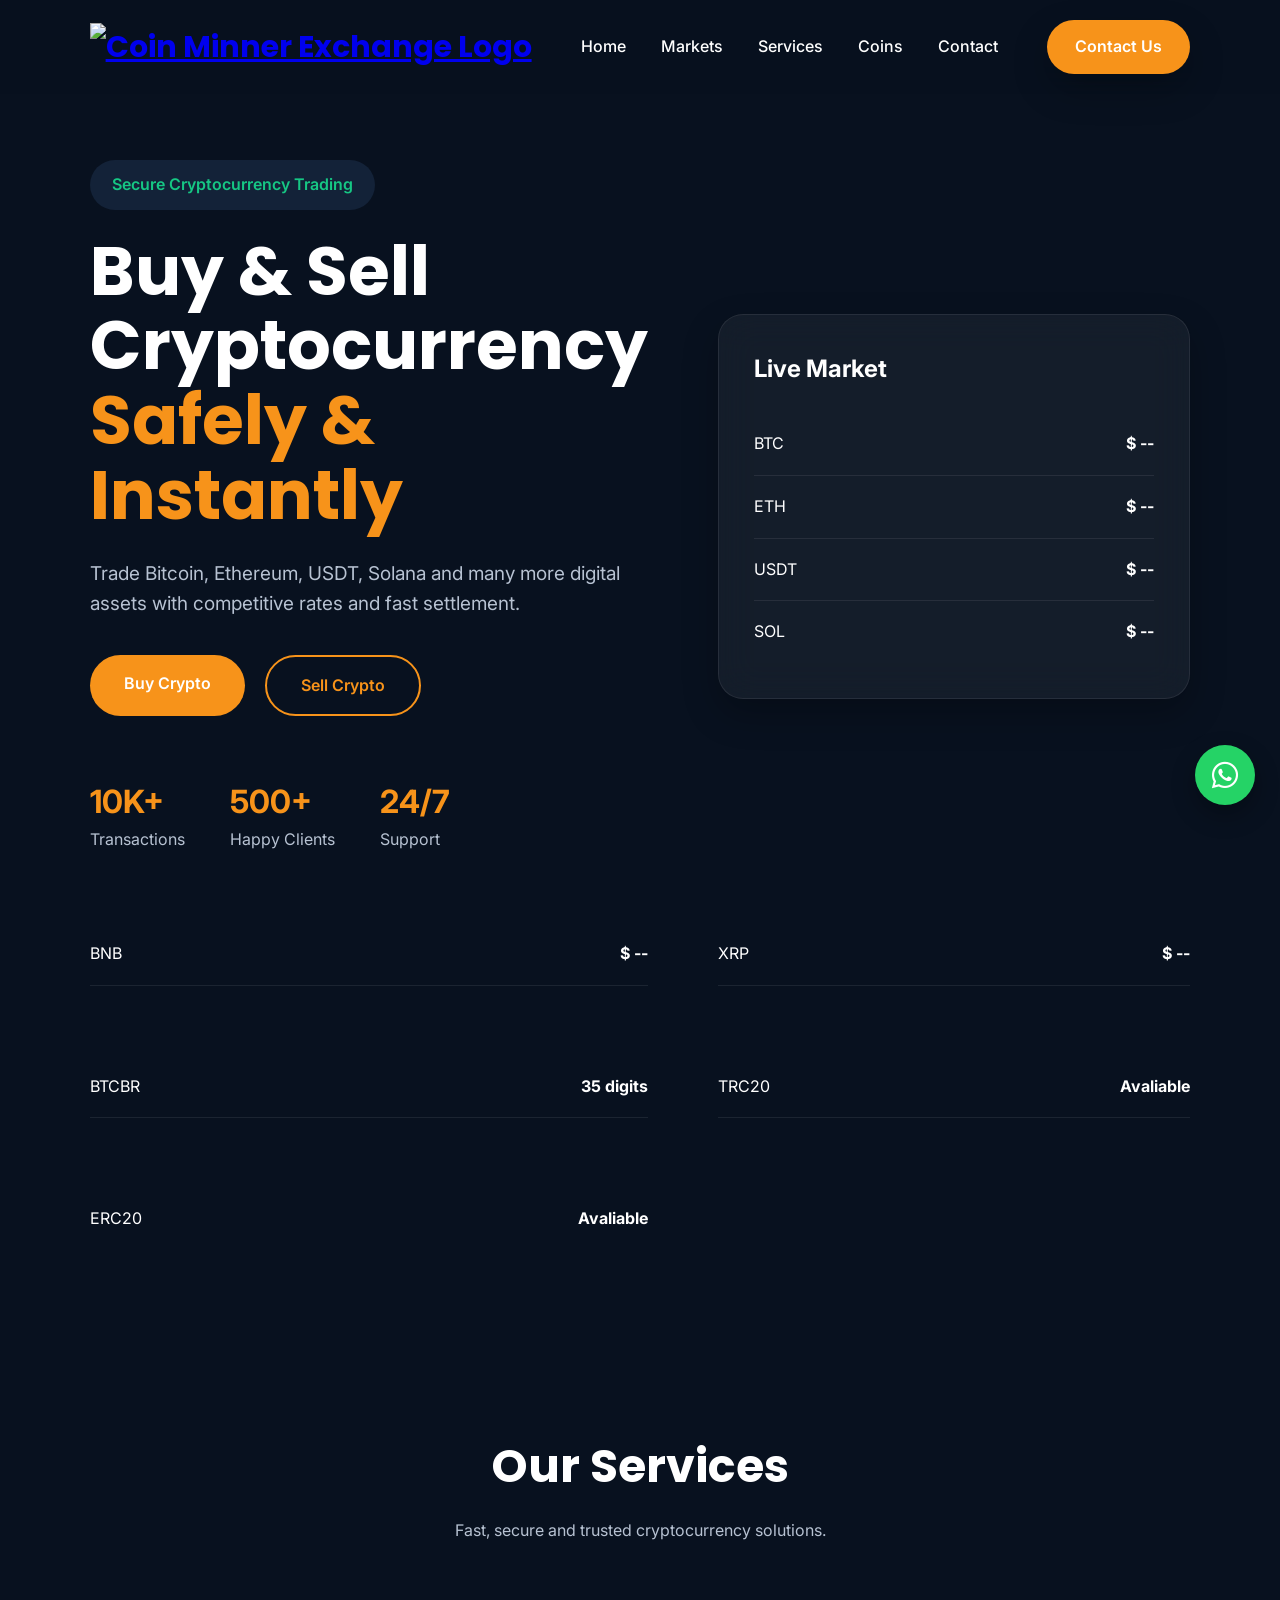
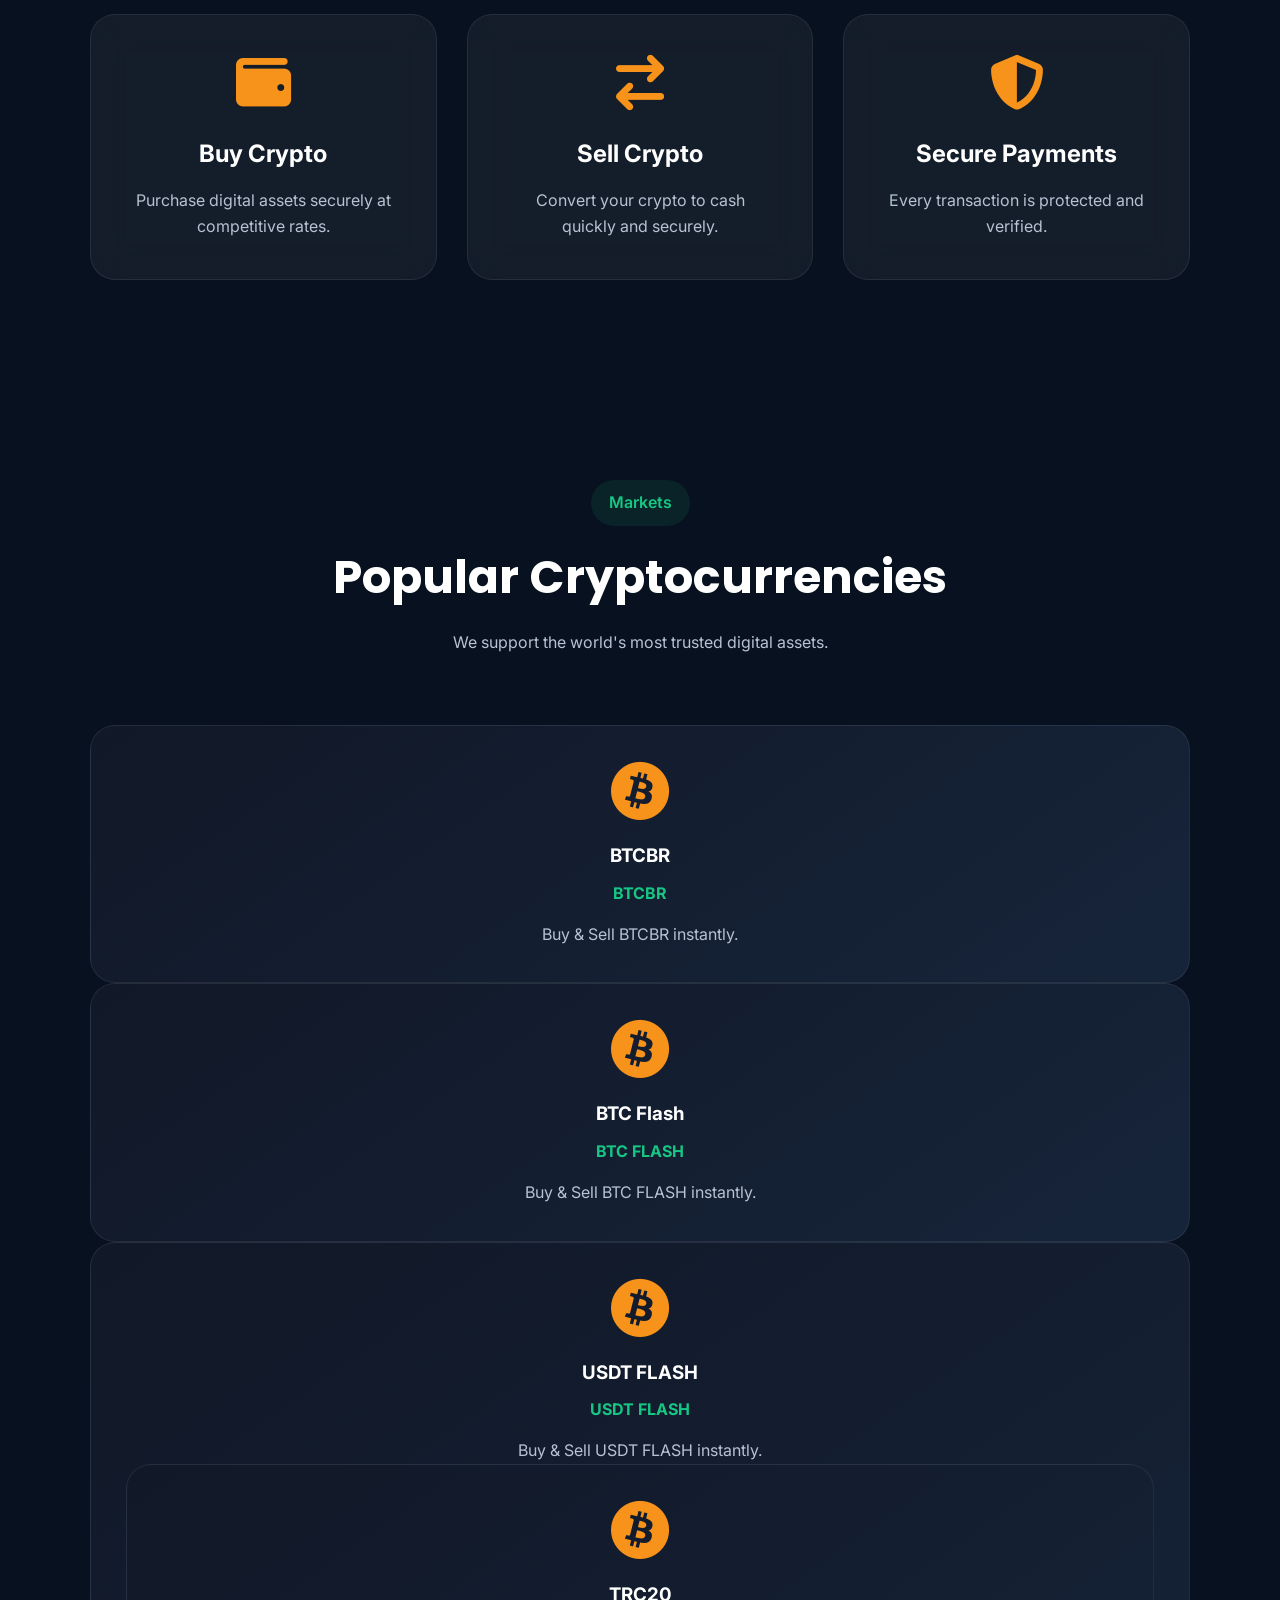
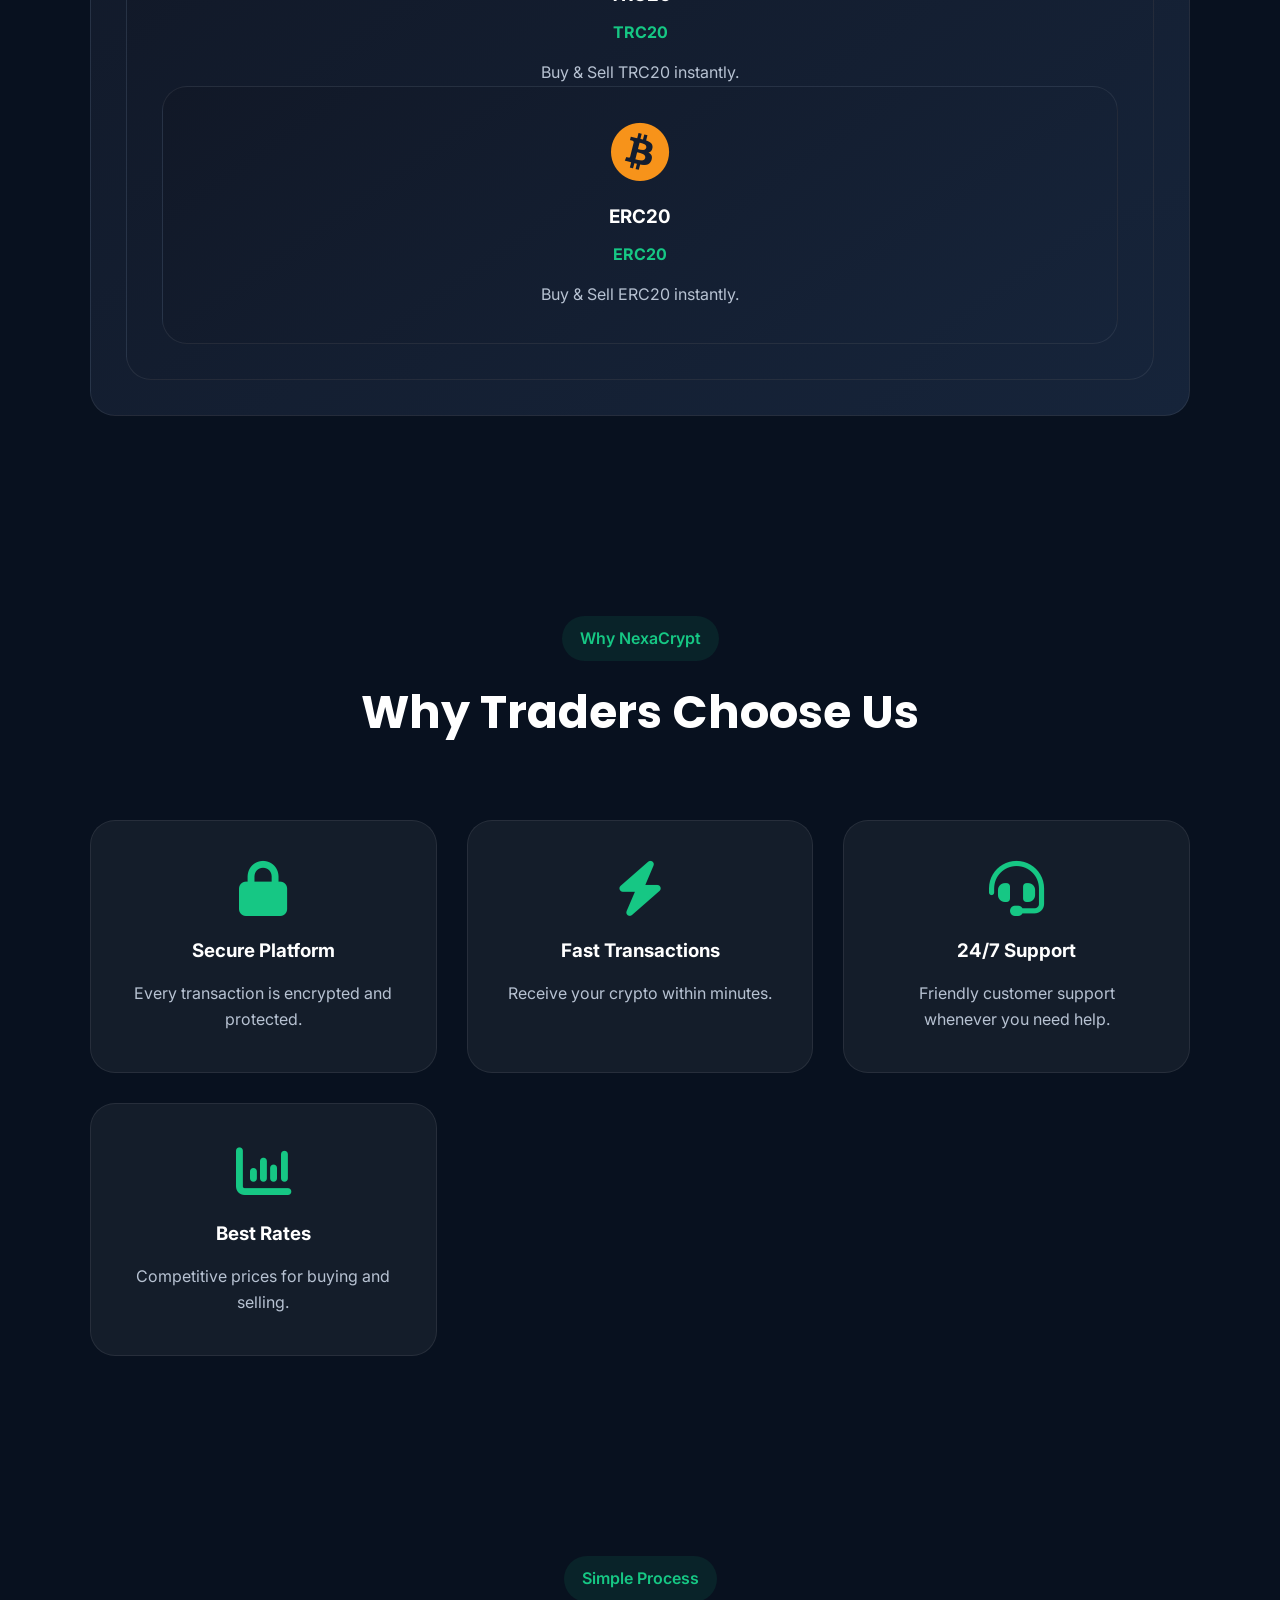
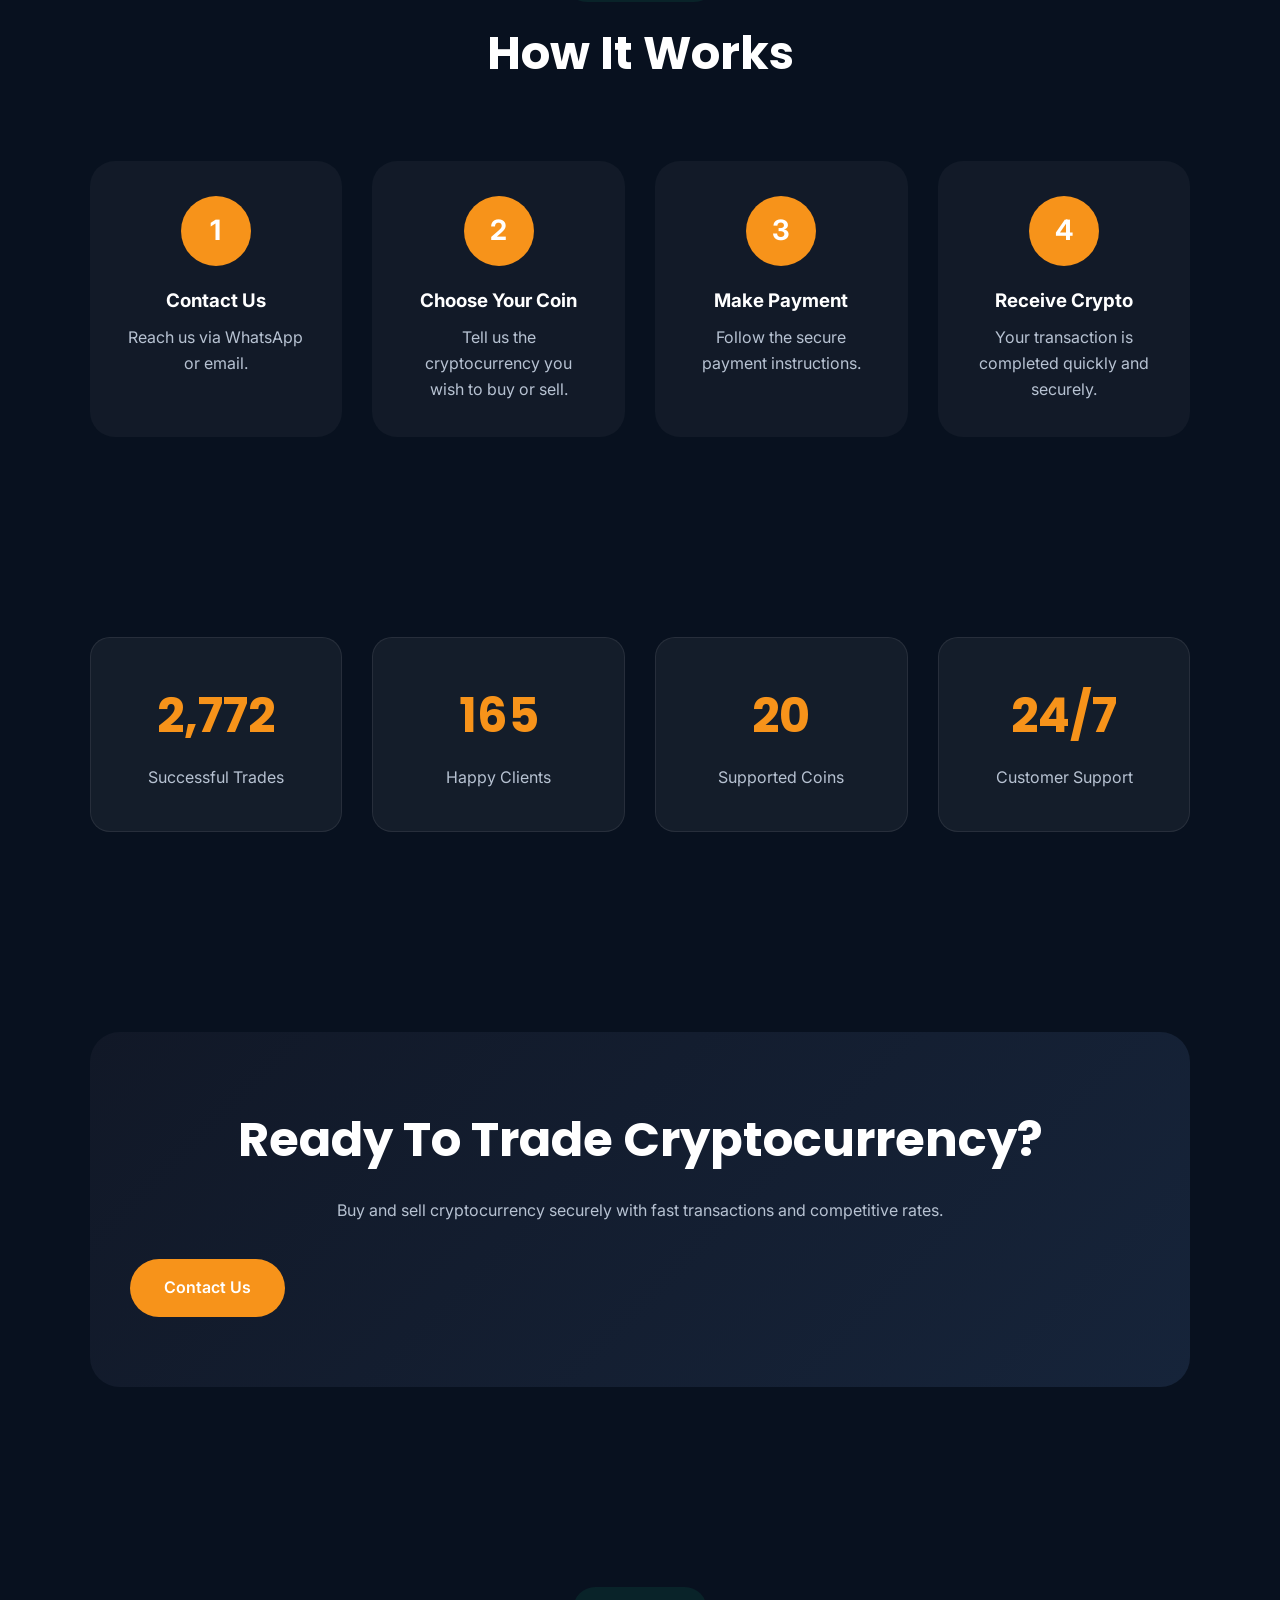
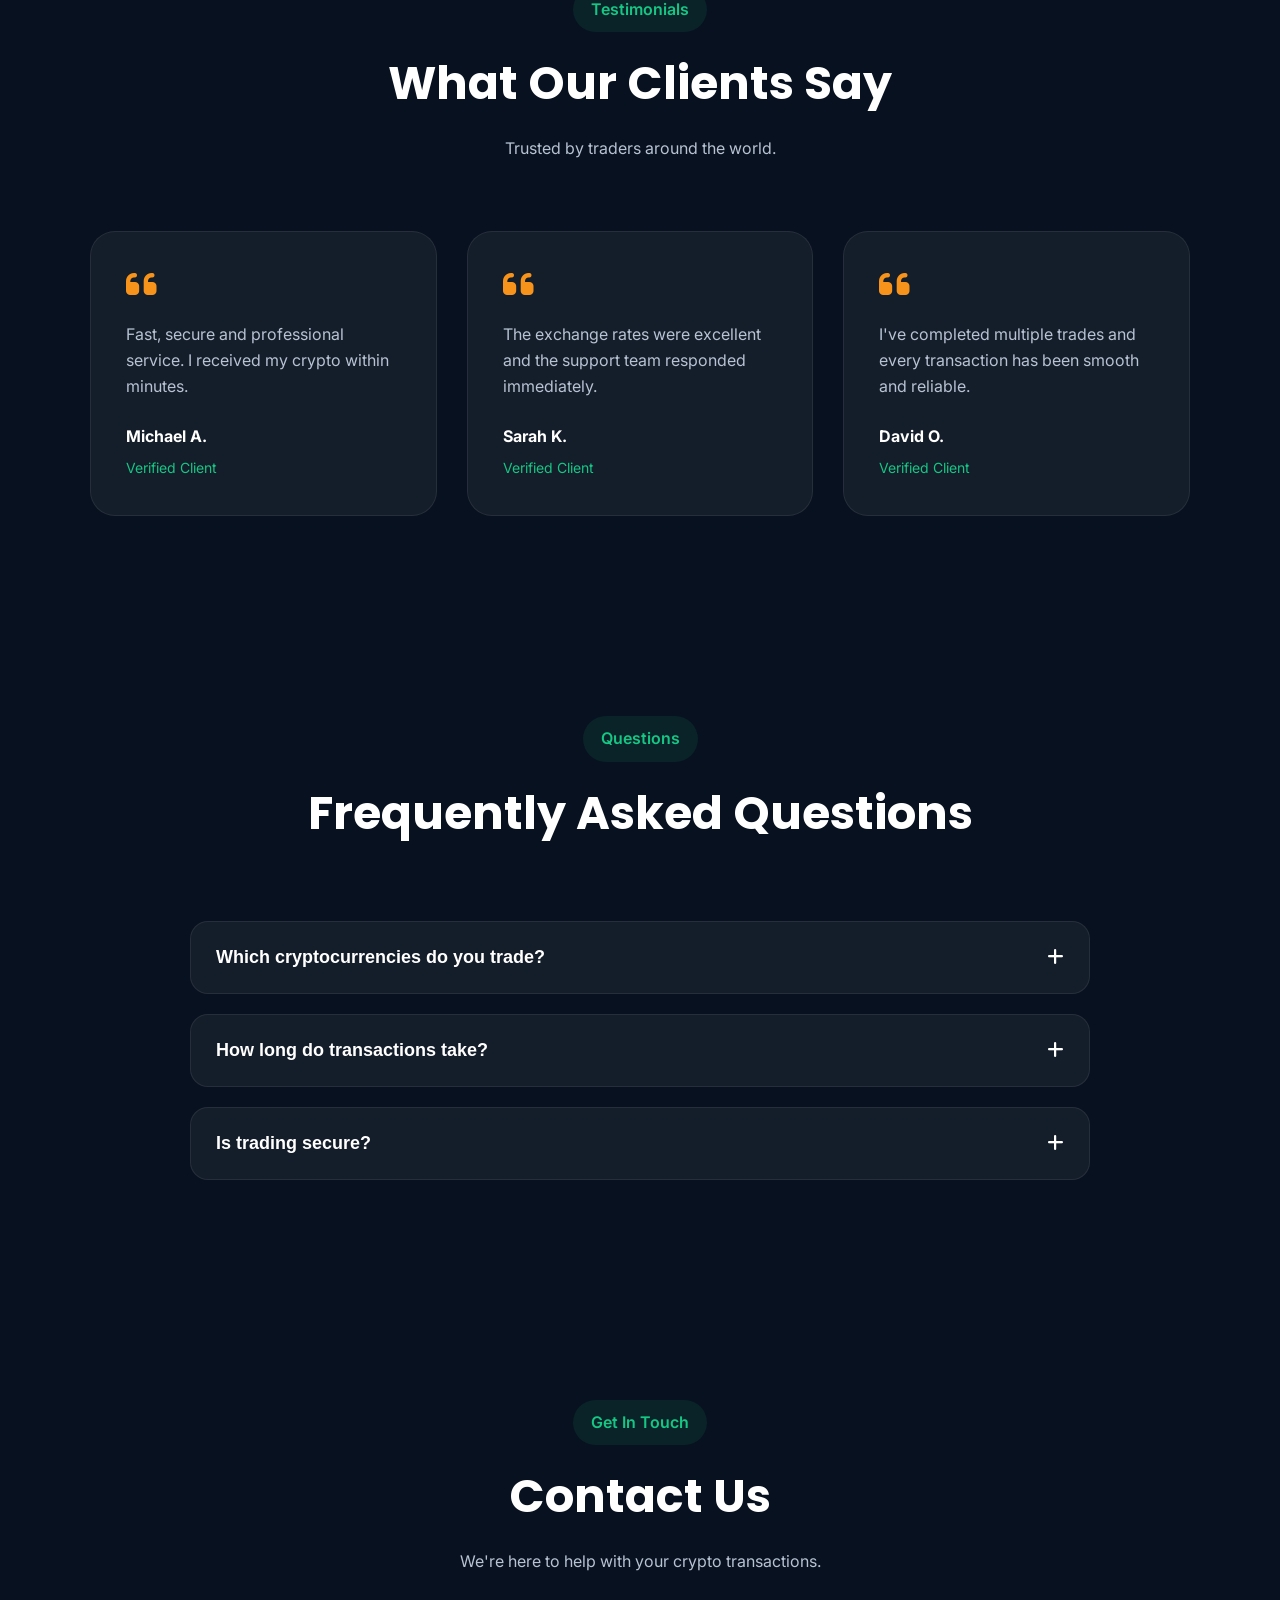
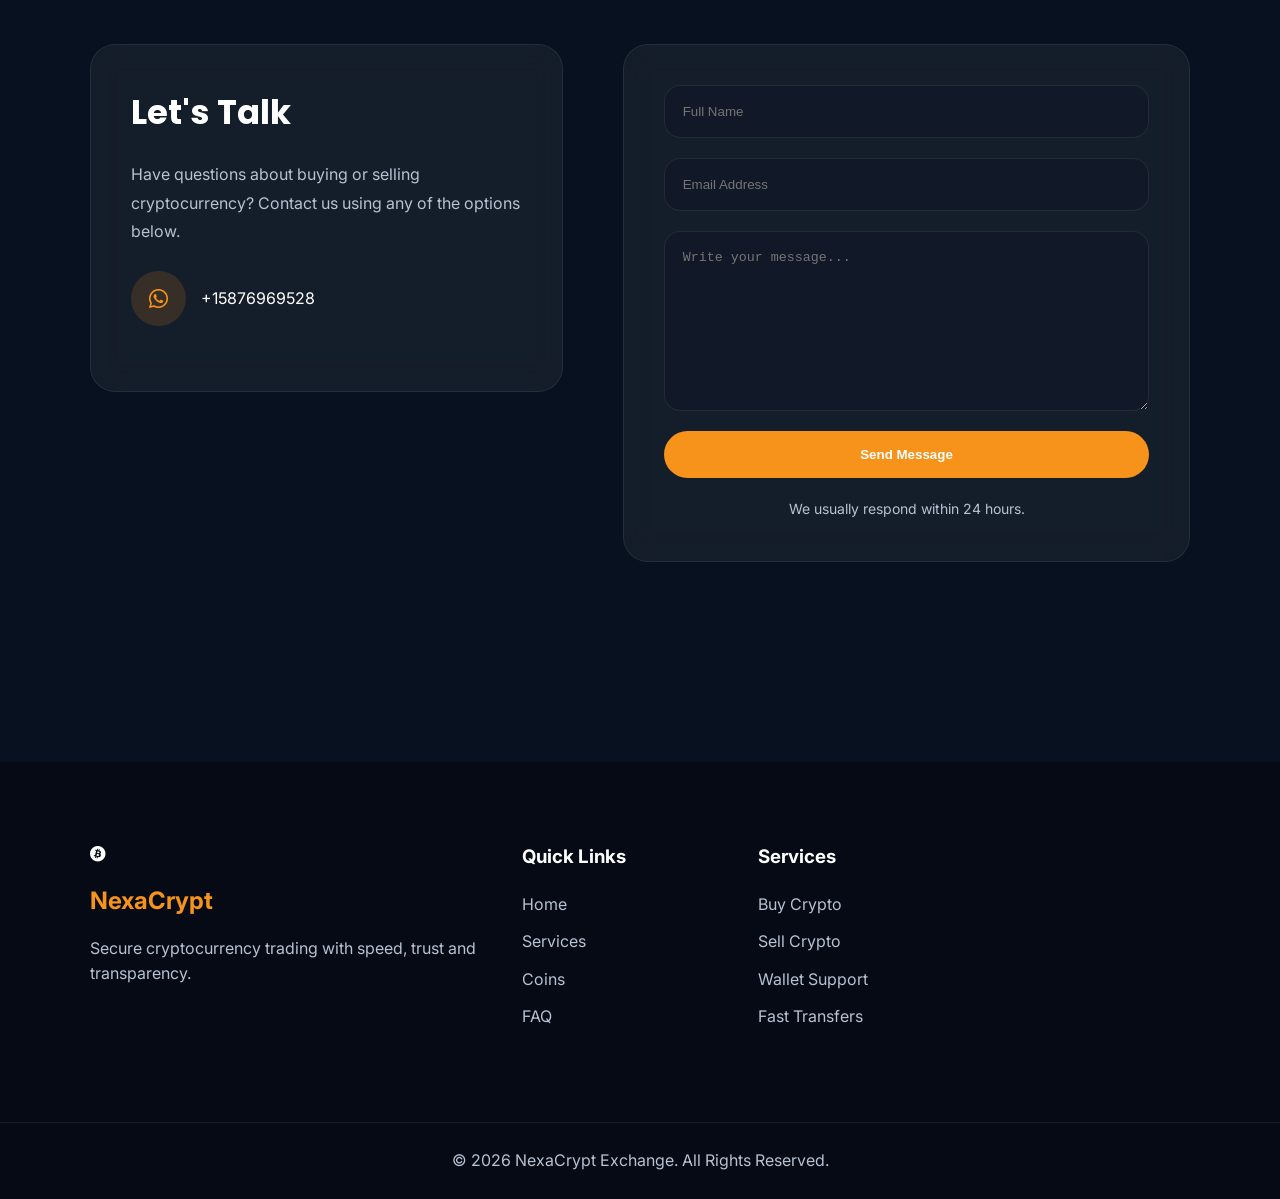
==== nexa/coin-minner-exchange.html @ b3dd256f "Add files via upload" ====
<!DOCTYPE html>
<html lang="en">

<head>
    <meta charset="UTF-8">
    <meta name="viewport" content="width=device-width, initial-scale=1.0">

    <title>Coin Minner Exchange</title>

    <meta name="description"
        content="Buy and Sell Bitcoin, Ethereum, USDT, Solana ,Bitcoin Flash, Ethereum Flash, USDT, Trc20, Erc20and more with NexaCrypt Exchange.">

    <meta name="keywords"
        content=" Bitcoin, Ethereum, USDT, Solana ,Bitcoin Flash, Ethereum Flash, USDT, Trc20, Erc20, Exchange">

    <meta name="author" content="Coin Minner Exchange">
        <!--logo -->
    <!-- <link rel="icon" href="images/favicon.png">
    <link rel="icon" type="image/png" href="favicon.png">
    <link rel="icon" href="favicon.ico">
    <link rel="icon" type="image/png" href="assets/favicon.png">
    <link rel="apple-touch-icon" href="assets/favicon.png"> -->

    <!-- Google Fonts -->

    <link rel="preconnect" href="https://fonts.googleapis.com">

    <link rel="preconnect" href="https://fonts.gstatic.com" crossorigin>

    <link href="https://fonts.googleapis.com/css2?family=Inter:wght@300;400;500;600;700&family=Poppins:wght@500;600;700&display=swap"
        rel="stylesheet">

    <!-- Font Awesome -->

    <link rel="stylesheet"
        href="https://cdnjs.cloudflare.com/ajax/libs/font-awesome/6.7.2/css/all.min.css">

    <!-- CSS -->

    <link rel="stylesheet" href="style.css">

</head>

<body>

    <!-- PRELOADER -->

    <div id="preloader">
        <div class="loader"></div>
    </div>

    <!-- HEADER -->

    <header>

        <nav>

          <div class="logo">
    <a href="index.html">
        <img
            src="logo-horizontal.png"
            alt="Coin Minner Exchange Logo"
            class="logo-img">
    </a>
        </div>

            <ul class="nav-links">

                <li><a href="#home">Home</a></li>

                <li><a href="#markets">Markets</a></li>

                <li><a href="#services">Services</a></li>

                <li><a href="#coins">Coins</a></li>

                <li><a href="href=https://wa.me/+15876969528" target="_blank">Contact</a></li>

            </ul>

            <a href="href=https://wa.me/+15876969528" target="_blank" class="trade-btn">

                Contact Us

            </a>

            <div class="hamburger">

                <span></span>

                <span></span>

                <span></span>

            </div>

        </nav>

    </header>

    <!-- HERO -->

    <section class="hero" id="home">

        <div class="hero-content">

            <span class="badge">

                Secure Cryptocurrency Trading

            </span>

            <h1>

                Buy & Sell Cryptocurrency

                <span>Safely & Instantly</span>

            </h1>

            <p>

                Trade Bitcoin, Ethereum, USDT, Solana and many more digital
                assets with competitive rates and fast settlement.

            </p>

            <div class="hero-buttons">

                <a href="href=https://wa.me/+15876969528" target="_blank" class="primary-btn">

                    Buy Crypto

                </a>

                <a href="href=https://wa.me/+15876969528" target="_blank" class="secondary-btn">

                    Sell Crypto

                </a>

            </div>

            <div class="hero-stats">

                <div>

                    <h3>10K+</h3>

                    <span>Transactions</span>

                </div>

                <div>

                    <h3>500+</h3>

                    <span>Happy Clients</span>

                </div>

                <div>

                    <h3>24/7</h3>

                    <span>Support</span>

                </div>

            </div>

        </div>

        <div class="hero-image">

            <div class="market-card">

                <h2>

                    Live Market

                </h2>

                <div class="market-row">

                    <span>BTC</span>

                    <strong id="btc-price">$ --</strong>

                </div>

                <div class="market-row">

                    <span>ETH</span>

                    <strong id="eth-price">$ --</strong>

                </div>

                <div class="market-row">

                    <span>USDT</span>

                    <strong id="usdt-price">$ --</strong>

                </div>

                <div class="market-row">

                    <span>SOL</span>

                    <strong id="sol-price">$ --</strong>

                </div>

            </div>

        </div>
        <div class="market-row">
    <span>BNB</span>
    <strong id="bnb-price">$ --</strong>
</div>

<div class="market-row">
    <span>XRP</span>
    <strong id="xrp-price">$ --</strong>
</div>
        
<div class="market-row">
    <span>BTCBR</span>
    <strong id="btcbr-price">35 digits</strong>
    </div>
<div class="market-row">
    <span>TRC20</span>
    <strong id="btcbr-price">Avaliable</strong>
    </div>
<div class="market-row">
    <span>ERC20</span>
    <strong id="btcbr-price">Avaliable</strong>  
</div>
    </section>

    <!-- SERVICES -->

    <section class="services" id="services">

        <div class="section-title">

            <h2>Our Services</h2>

            <p>
                Fast, secure and trusted cryptocurrency solutions.
            </p>

        </div>

        <div class="service-grid">

            <div class="service-card">

                <i class="fa-solid fa-wallet"></i>

                <h3>Buy Crypto</h3>

                <p>
                    Purchase digital assets securely at competitive rates.
                </p>

            </div>

            <div class="service-card">

                <i class="fa-solid fa-arrow-right-arrow-left"></i>

                <h3>Sell Crypto</h3>

                <p>
                    Convert your crypto to cash quickly and securely.
                </p>

            </div>

            <div class="service-card">

                <i class="fa-solid fa-shield-halved"></i>

                <h3>Secure Payments</h3>

                <p>
                    Every transaction is protected and verified.
                </p>

            </div>

        </div>

    </section>

        <!-- =========================
         FEATURED COINS
    ========================== -->

    <section class="coins" id="coins">

        <div class="section-title">

            <span>Markets</span>

            <h2>Popular Cryptocurrencies</h2>

            <p>
                We support the world's most trusted digital assets.
            </p>

        </div>

        <!-- <div class="coin-grid">

            <div class="coin-card">

                <i class="fa-brands fa-bitcoin"></i>

                <h3>Bitcoin</h3>

                <span>BTC</span>

                <p>Buy & Sell Bitcoin instantly.</p>

            </div>

            <div class="coin-card">

                <i class="fa-brands fa-ethereum"></i>

                <h3>Ethereum</h3>

                <span>ETH</span>

                <p>Fast Ethereum transactions.</p>

            </div>

            <div class="coin-card">

                <i class="fa-solid fa-dollar-sign"></i>

                <h3>Tether</h3>

                <span>USDT</span>

                <p>TRC20 • ERC20 • BEP20</p>

            </div>

            <div class="coin-card">

                <i class="fa-solid fa-s"></i>

                <h3>Solana</h3>

                <span>SOL</span>

                <p>Lightning fast blockchain.</p>

            </div>

            <div class="coin-card">

                <i class="fa-solid fa-coins"></i>

                <h3>BNB</h3>

                <span>BNB</span>

                <p>Trade Binance Coin securely.</p>

            </div>

            <div class="coin-card">

                <i class="fa-solid fa-chart-line"></i>

                <h3>XRP</h3>

                <span>XRP</span>

                <p>Fast international transfers.</p>

            </div> -->
            <div class="coin-card">

                <i class="fa-brands fa-bitcoin"></i>

                <h3>BTCBR</h3>

                <span>BTCBR</span>

                <p>Buy & Sell BTCBR instantly.</p>

            </div>
            <div class="coin-card">

                <i class="fa-brands fa-bitcoin"></i>

                <h3>BTC Flash</h3>

                <span>BTC FLASH</span>

                <p>Buy & Sell BTC FLASH instantly.</p>

            </div>
            <div class="coin-card">

                <i class="fa-brands fa-bitcoin"></i>

                <h3>USDT FLASH</h3>

                <span>USDT FLASH</span>

                <p>Buy & Sell USDT FLASH instantly.</p>
            <div class="coin-card">

                <i class="fa-brands fa-bitcoin"></i>

                <h3>TRC20</h3>

                <span>TRC20</span>

                <p>Buy & Sell TRC20 instantly.</p>
            <div class="coin-card">

                <i class="fa-brands fa-bitcoin"></i>

                <h3>ERC20</h3>

                <span>ERC20</span>

                <p>Buy & Sell ERC20 instantly.</p>
                

            </div>

        </div>

    </section>



    <!-- =========================
         WHY CHOOSE US
    ========================== -->

    <section class="why-us">

        <div class="section-title">

            <span>Why NexaCrypt</span>

            <h2>Why Traders Choose Us</h2>

        </div>

        <div class="features">

            <div class="feature-card">

                <i class="fa-solid fa-lock"></i>

                <h3>Secure Platform</h3>

                <p>
                    Every transaction is encrypted and protected.
                </p>

            </div>

            <div class="feature-card">

                <i class="fa-solid fa-bolt"></i>

                <h3>Fast Transactions</h3>

                <p>
                    Receive your crypto within minutes.
                </p>

            </div>

            <div class="feature-card">

                <i class="fa-solid fa-headset"></i>

                <h3>24/7 Support</h3>

                <p>
                    Friendly customer support whenever you need help.
                </p>

            </div>

            <div class="feature-card">

                <i class="fa-solid fa-chart-column"></i>

                <h3>Best Rates</h3>

                <p>
                    Competitive prices for buying and selling.
                </p>

            </div>

        </div>

    </section>



    <!-- =========================
          HOW IT WORKS
    ========================== -->

    <section class="steps">

        <div class="section-title">

            <span>Simple Process</span>

            <h2>How It Works</h2>

        </div>

        <div class="steps-container">

            <div class="step">

                <div class="number">1</div>

                <h3>Contact Us</h3>

                <p>
                    Reach us via WhatsApp or email.
                </p>

            </div>

            <div class="step">

                <div class="number">2</div>

                <h3>Choose Your Coin</h3>

                <p>
                    Tell us the cryptocurrency you wish to buy or sell.
                </p>

            </div>

            <div class="step">

                <div class="number">3</div>

                <h3>Make Payment</h3>

                <p>
                    Follow the secure payment instructions.
                </p>

            </div>

            <div class="step">

                <div class="number">4</div>

                <h3>Receive Crypto</h3>

                <p>
                    Your transaction is completed quickly and securely.
                </p>

            </div>

        </div>

    </section>



    <!-- =========================
          STATS
    ========================== -->

    <section class="stats">

        <div class="stat-box">

            <h2 class="counter" data-target="10000">0</h2>

            <p>Successful Trades</p>

        </div>

        <div class="stat-box">

            <h2 class="counter" data-target="500">0</h2>

            <p>Happy Clients</p>

        </div>

        <div class="stat-box">

            <h2 class="counter" data-target="20">0</h2>

            <p>Supported Coins</p>

        </div>

        <div class="stat-box">

            <h2>24/7</h2>

            <p>Customer Support</p>

        </div>

    </section>



    <!-- =========================
          CALL TO ACTION
    ========================== -->

    <section class="cta">

        <h2>

            Ready To Trade Cryptocurrency?

        </h2>

        <p>

            Buy and sell cryptocurrency securely with fast transactions and competitive rates.

        </p>

        <div class="hero-buttons">

            <a href="href=https://wa.me/+15876969528" target="_blank" class="primary-btn">

                <!-- Start Trading

            </a>

            <a href="#" class="secondary-btn"> -->

                Contact Us

            </a>

        </div>

    </section>
        <!-- =========================
         TESTIMONIALS
    ========================== -->

    <section class="testimonials" id="testimonials">

        <div class="section-title">

            <span>Testimonials</span>

            <h2>What Our Clients Say</h2>

            <p>Trusted by traders around the world.</p>

        </div>

        <div class="testimonial-grid">

            <div class="testimonial-card">

                <i class="fa-solid fa-quote-left"></i>

                <p>
                    Fast, secure and professional service. I received my crypto within minutes.
                </p>

                <h4>Michael A.</h4>

                <span>Verified Client</span>

            </div>

            <div class="testimonial-card">

                <i class="fa-solid fa-quote-left"></i>

                <p>
                    The exchange rates were excellent and the support team responded immediately.
                </p>

                <h4>Sarah K.</h4>

                <span>Verified Client</span>

            </div>

            <div class="testimonial-card">

                <i class="fa-solid fa-quote-left"></i>

                <p>
                    I've completed multiple trades and every transaction has been smooth and reliable.
                </p>

                <h4>David O.</h4>

                <span>Verified Client</span>

            </div>

        </div>

    </section>

    <!-- =========================
         FAQ
    ========================== -->

    <section class="faq" id="faq">

        <div class="section-title">

            <span>Questions</span>

            <h2>Frequently Asked Questions</h2>

        </div>

        <div class="faq-container">

            <div class="faq-item">
                <button class="faq-question">
                    Which cryptocurrencies do you trade?
                    <i class="fa-solid fa-plus"></i>
                </button>

                <div class="faq-answer">
                    <p>We support Bitcoin, Ethereum, USDT, Solana, BNB, XRP, Litecoin and many more.</p>
                </div>
            </div>

            <div class="faq-item">
                <button class="faq-question">
                    How long do transactions take?
                    <i class="fa-solid fa-plus"></i>
                </button>

                <div class="faq-answer">
                    <p>Most transactions are completed within a few minutes after confirmation.</p>
                </div>
            </div>

            <div class="faq-item">
                <button class="faq-question">
                    Is trading secure?
                    <i class="fa-solid fa-plus"></i>
                </button>

                <div class="faq-answer">
                    <p>Yes. We use secure procedures and verify every transaction before completion.</p>
                </div>
            </div>

        </div>

    </section>

    <!-- =========================
         CONTACT
    ========================== -->

    <section class="contact" id="contact">

        <div class="section-title">

            <span>Get In Touch</span>

            <h2>Contact Us</h2>

            <p>We're here to help with your crypto transactions.</p>

        </div>

        <div class="contact-wrapper">

    <div class="contact-info">

        <h3>Let's Talk</h3>

        <p>
            Have questions about buying or selling cryptocurrency?
            Contact us using any of the options below.
        </p>

        <div class="contact-item">

            <i class="fab fa-whatsapp"></i>

            <a href="href=https://wa.me/+15876969528" target="_blank">
                +15876969528
            </a>

        </div>

        <!-- <div class="contact-item">

            <i class="fas fa-envelope"></i>

            <a href="mailto:info@nexacrypt.com">
                info@nexacrypt.com
            </a>

        </div> -->

    </div>

    <form
        class="contact-form"
        name="contact"
        method="POST"
        data-netlify="true"
        netlify-honeypot="bot-field">

        <input type="hidden" name="form-name" value="contact">

        <p hidden>
            <label>
                Don't fill this out:
                <input name="bot-field">
            </label>
        </p>

        <input
            type="text"
            name="name"
            placeholder="Full Name"
            required>

        <input
            type="email"
            name="email"
            placeholder="Email Address"
            required>

        <textarea
            name="message"
            placeholder="Write your message..."
            required></textarea>

        <button class="primary-btn">
            Send Message
        </button>

        <p class="contact-note">
            We usually respond within 24 hours.
        </p>

    </form>

</div>

        </div>

    </section>

    <!-- Floating WhatsApp Button -->

    <a href="href=https://wa.me/+15876969528" target="_blank" class="whatsapp-float">
        <i class="fa-brands fa-whatsapp"></i>
    </a>

    <!-- Back To Top -->

    <button id="backToTop">
        <i class="fa-solid fa-arrow-up"></i>
    </button>

    <!-- FOOTER -->

    <footer>

        <div class="footer-content">

            <div class="footer-logo">

                <i class="fa-brands fa-bitcoin"></i>

                <h2>NexaCrypt</h2>

                <p>
                    Secure cryptocurrency trading with speed, trust and transparency.
                </p>

            </div>

            <div>

                <h3>Quick Links</h3>

                <ul>

                    <li><a href="#home">Home</a></li>

                    <li><a href="#services">Services</a></li>

                    <li><a href="#coins">Coins</a></li>

                    <li><a href="#faq">FAQ</a></li>

                </ul>

            </div>

            <div>

                <h3>Services</h3>

                <ul>

                    <li>Buy Crypto</li>

                    <li>Sell Crypto</li>

                    <li>Wallet Support</li>

                    <li>Fast Transfers</li>

                </ul>

            </div>

            <!-- <div>

                <h3>Follow Us</h3>

                <div class="social-icons">

                    <a href="#"><i class="fab fa-facebook-f"></i></a>

                    <a href="#"><i class="fab fa-x-twitter"></i></a>

                    <a href="#"><i class="fab fa-instagram"></i></a>

                    <a href="#"><i class="fab fa-linkedin-in"></i></a>

                </div>

            </div> -->

        </div>

        <div class="copyright">

            <p>

                © 2026 NexaCrypt Exchange. All Rights Reserved.

            </p>

        </div>

    </footer>

    <script src="script.js"></script>

</body>

</html>
---- nexa/style.css ----
/*==========================================
        GOOGLE FONTS
==========================================*/

@import url('https://fonts.googleapis.com/css2?family=Inter:wght@300;400;500;600;700&family=Poppins:wght@500;600;700;800&display=swap');


/*==========================================
        RESET
==========================================*/

*{
margin:0;
padding:0;
box-sizing:border-box;
}

html{
scroll-behavior:smooth;
}

body{

font-family:'Inter',sans-serif;

background:#08111F;

color:#fff;

overflow-x:hidden;

line-height:1.6;

}


/*==========================================
        VARIABLES
==========================================*/

:root{

--primary:#F7931A;

--secondary:#16C784;

--dark:#08111F;

--dark2:#111827;

--card:#16243A;

--white:#ffffff;

--text:#B7C2D2;

--shadow:0 15px 35px rgba(0,0,0,.25);

}


/*==========================================
        PRELOADER
==========================================*/

#preloader{

position:fixed;

top:0;

left:0;

width:100%;

height:100%;

background:#08111F;

display:flex;

justify-content:center;

align-items:center;

z-index:99999;

}

.loader{

width:70px;

height:70px;

border:5px solid rgba(255,255,255,.15);

border-top:5px solid var(--primary);

border-radius:50%;

animation:spin 1s linear infinite;

}

@keyframes spin{

100%{

transform:rotate(360deg);

}

}


/*==========================================
        NAVIGATION
==========================================*/

nav{

position:fixed;

top:0;

left:0;

width:100%;

padding:20px 7%;

display:flex;

justify-content:space-between;

align-items:center;

background:rgba(8,17,31,.85);

backdrop-filter:blur(18px);

z-index:1000;

transition:.4s;

}

.logo{

display:flex;

align-items:center;

gap:12px;

font-size:30px;

font-weight:700;

font-family:'Poppins',sans-serif;

color:var(--primary);

}

.logo i{

font-size:34px;

}

.nav-links{

display:flex;

list-style:none;

gap:35px;

}

.nav-links a{

color:white;

text-decoration:none;

font-weight:500;

transition:.3s;

position:relative;

}

.nav-links a::after{

content:"";

position:absolute;

left:0;

bottom:-8px;

width:0;

height:2px;

background:var(--primary);

transition:.3s;

}

.nav-links a:hover::after{

width:100%;

}

.nav-links a:hover{

color:var(--primary);

}

.trade-btn{

background:var(--primary);

padding:14px 28px;

border-radius:40px;

text-decoration:none;

color:white;

font-weight:600;

transition:.3s;

box-shadow:var(--shadow);

}

.trade-btn:hover{

transform:translateY(-4px);

}


/*==========================================
        HAMBURGER
==========================================*/

.hamburger{

display:none;

flex-direction:column;

gap:6px;

cursor:pointer;

z-index:1200;

}

.hamburger span{

width:30px;

height:3px;

background:#fff;

border-radius:20px;

transition:.4s;

}

.hamburger.open span:nth-child(1){

transform:rotate(45deg) translate(7px,6px);

}

.hamburger.open span:nth-child(2){

opacity:0;

}

.hamburger.open span:nth-child(3){

transform:rotate(-45deg) translate(7px,-6px);

}


/*==========================================
        HERO
==========================================*/

.hero{

min-height:100vh;

padding:160px 7% 80px;

display:grid;

grid-template-columns:repeat(2,1fr);

align-items:center;

gap:70px;

}

.hero-content h1{

font-family:'Poppins',sans-serif;

font-size:68px;

line-height:1.1;

margin:25px 0;

}

.hero-content h1 span{

color:var(--primary);

}

.hero-content p{

font-size:19px;

color:var(--text);

margin-bottom:35px;

}

.badge{

display:inline-block;

padding:12px 22px;

border-radius:40px;

background:#132238;

color:var(--secondary);

font-weight:600;

}

.hero-buttons{

display:flex;

gap:20px;

margin-top:35px;

}

.primary-btn{

background:var(--primary);

padding:16px 34px;

border-radius:40px;

color:white;

text-decoration:none;

font-weight:600;

transition:.3s;

}

.secondary-btn{

border:2px solid var(--primary);

padding:16px 34px;

border-radius:40px;

color:var(--primary);

text-decoration:none;

font-weight:600;

transition:.3s;

}

.primary-btn:hover,

.secondary-btn:hover{

transform:translateY(-4px);

}

.hero-stats{

display:flex;

gap:45px;

margin-top:60px;

}

.hero-stats h3{

font-size:32px;

color:var(--primary);

}

.hero-stats span{

color:var(--text);

}


/*==========================================
        MARKET CARD
==========================================*/

.market-card{

background:rgba(255,255,255,.05);

border:1px solid rgba(255,255,255,.08);

backdrop-filter:blur(18px);

padding:35px;

border-radius:25px;

box-shadow:var(--shadow);

animation:float 4s ease-in-out infinite;

}

.market-card h2{

margin-bottom:25px;

}

.market-row{

display:flex;

justify-content:space-between;

padding:18px 0;

border-bottom:1px solid rgba(255,255,255,.08);

}

.market-row:last-child{

border:none;

}

@keyframes float{

0%,100%{

transform:translateY(0);

}

50%{

transform:translateY(-15px);

}

}
/*==========================================
        SECTION TITLE
==========================================*/

section{
    padding:100px 7%;
}

.section-title{
    text-align:center;
    margin-bottom:70px;
}

.section-title span{
    display:inline-block;
    color:var(--secondary);
    background:rgba(22,199,132,.1);
    padding:10px 18px;
    border-radius:30px;
    font-weight:600;
    margin-bottom:15px;
}

.section-title h2{
    font-family:'Poppins',sans-serif;
    font-size:46px;
    margin-bottom:15px;
}

.section-title p{
    color:var(--text);
    max-width:650px;
    margin:auto;
}

/*==========================================
        SERVICES
==========================================*/

.service-grid{
    display:grid;
    grid-template-columns:repeat(auto-fit,minmax(280px,1fr));
    gap:30px;
}

.service-card{

    background:rgba(255,255,255,.05);

    border:1px solid rgba(255,255,255,.08);

    backdrop-filter:blur(20px);

    border-radius:25px;

    padding:40px;

    transition:.4s;

    text-align:center;

}

.service-card:hover{

    transform:translateY(-12px);

    border-color:var(--primary);

}

.service-card i{

    font-size:55px;

    color:var(--primary);

    margin-bottom:25px;

}

.service-card h3{

    margin-bottom:15px;

    font-size:24px;

}

.service-card p{

    color:var(--text);

}

/*==========================================
        COINS
==========================================*/

.coin-grid{

display:grid;

grid-template-columns:repeat(auto-fit,minmax(250px,1fr));

gap:30px;

}

.coin-card{

background:linear-gradient(145deg,#111827,#16243A);

padding:35px;

border-radius:25px;

text-align:center;

transition:.4s;

border:1px solid rgba(255,255,255,.08);

}

.coin-card:hover{

transform:translateY(-10px);

border-color:var(--primary);

box-shadow:0 15px 35px rgba(247,147,26,.2);

}

.coin-card i{

font-size:60px;

color:var(--primary);

margin-bottom:20px;

}

.coin-card h3{

margin-bottom:10px;

}

.coin-card span{

display:inline-block;

margin-bottom:15px;

color:var(--secondary);

font-weight:700;

}

.coin-card p{

color:var(--text);

}

/*==========================================
        WHY CHOOSE US
==========================================*/

.features{

display:grid;

grid-template-columns:repeat(auto-fit,minmax(260px,1fr));

gap:30px;

}

.feature-card{

background:rgba(255,255,255,.05);

padding:40px;

border-radius:25px;

text-align:center;

transition:.4s;

border:1px solid rgba(255,255,255,.08);

}

.feature-card:hover{

transform:translateY(-10px);

}

.feature-card i{

font-size:55px;

margin-bottom:20px;

color:var(--secondary);

}

.feature-card h3{

margin-bottom:15px;

}

.feature-card p{

color:var(--text);

}

/*==========================================
        STEPS
==========================================*/

.steps-container{

display:grid;

grid-template-columns:repeat(auto-fit,minmax(220px,1fr));

gap:30px;

}

.step{

text-align:center;

background:rgba(255,255,255,.04);

padding:35px;

border-radius:25px;

transition:.4s;

}

.step:hover{

transform:translateY(-10px);

}

.number{

width:70px;

height:70px;

margin:auto;

margin-bottom:20px;

border-radius:50%;

display:flex;

justify-content:center;

align-items:center;

font-size:28px;

font-weight:700;

background:var(--primary);

color:#fff;

}

.step p{

color:var(--text);

margin-top:10px;

}

/*==========================================
        STATS
==========================================*/

.stats{

display:grid;

grid-template-columns:repeat(auto-fit,minmax(220px,1fr));

gap:30px;

text-align:center;

}

.stat-box{

background:rgba(255,255,255,.05);

padding:40px;

border-radius:20px;

border:1px solid rgba(255,255,255,.08);

}

.stat-box h2{

font-size:48px;

font-family:'Poppins',sans-serif;

color:var(--primary);

margin-bottom:10px;

}

.stat-box p{

color:var(--text);

}

/*==========================================
        CTA
==========================================*/

.cta{

text-align:center;

background:linear-gradient(135deg,#111827,#16243A);

border-radius:30px;

margin:100px 7%;

padding:70px 40px;

}

.cta h2{

font-size:48px;

font-family:'Poppins',sans-serif;

margin-bottom:20px;

}

.cta p{

max-width:700px;

margin:0 auto 35px;

color:var(--text);

}

/*==========================================
        TESTIMONIALS
==========================================*/

.testimonial-grid{

display:grid;

grid-template-columns:repeat(auto-fit,minmax(320px,1fr));

gap:30px;

}

.testimonial-card{

background:rgba(255,255,255,.05);

padding:35px;

border-radius:25px;

border:1px solid rgba(255,255,255,.08);

transition:.4s;

}

.testimonial-card:hover{

transform:translateY(-10px);

border-color:var(--primary);

}

.testimonial-card i{

font-size:35px;

color:var(--primary);

margin-bottom:20px;

}

.testimonial-card p{

color:var(--text);

margin-bottom:25px;

}

.testimonial-card h4{

margin-bottom:5px;

}

.testimonial-card span{

color:var(--secondary);

font-size:14px;

}
/*==========================================
        FAQ
==========================================*/

.faq-container{
    max-width:900px;
    margin:auto;
}

.faq-item{
    background:rgba(255,255,255,.05);
    border:1px solid rgba(255,255,255,.08);
    border-radius:18px;
    margin-bottom:20px;
    overflow:hidden;
}

.faq-question{
    width:100%;
    background:none;
    border:none;
    color:#fff;
    padding:25px;
    cursor:pointer;
    display:flex;
    justify-content:space-between;
    align-items:center;
    font-size:18px;
    font-weight:600;
}

.faq-answer{
    max-height:0;
    overflow:hidden;
    transition:.35s ease;
}

.faq-answer p{
    padding:0 25px 25px;
    color:var(--text);
}

.faq-item.active .faq-answer{
    max-height:220px;
}

.faq-item.active i{
    transform:rotate(45deg);
}

/*==========================================
        CONTACT
==========================================*/

.contact{
    padding:100px 7%;
}

.contact-wrapper{
    display:grid;
    grid-template-columns:1fr 1.2fr;
    gap:60px;
    align-items:start;
}

.contact-info{

    background:rgba(255,255,255,.05);

    border:1px solid rgba(255,255,255,.08);

    backdrop-filter:blur(15px);

    padding:40px;

    border-radius:25px;

}

.contact-info h3{
    font-size:34px;

    margin-bottom:20px;

    font-family:'Poppins',sans-serif;
}

.contact-info p{
   color:var(--text);

    margin-bottom:25px;

    line-height:1.8;
}

.contact-item{

    display:flex;

    align-items:center;

    gap:15px;

    margin-bottom:25px;

}

.contact-item i{

    width:55px;

    height:55px;

    border-radius:50%;

    display:flex;

    justify-content:center;

    align-items:center;

    background:rgba(247,147,26,.15);

    color:var(--primary);

    font-size:22px;

}

.contact-item a{

    color:#fff;

    text-decoration:none;

    transition:.3s;

}

.contact-item a:hover{

    color:var(--primary);

}

.contact-form{
    
    background:rgba(255,255,255,.05);

    border:1px solid rgba(255,255,255,.08);

    backdrop-filter:blur(15px);

    padding:40px;

    border-radius:25px;

    display:flex;

    flex-direction:column;

    gap:20px;
}

.contact-form input,
.contact-form textarea{

    width:100%;

    padding: 18px 20px;    

    background:#111827;

    border:1px solid rgba(255,255,255,.08);

    color:#fff;

    padding:18px;

    border-radius:16px;

    outline:none;

    transition:.3s;

}

.contact-form textarea{

    resize:vertical;

    min-height:180px;

}

.contact-form input:focus,
.contact-form textarea:focus{

    border-color:var(--primary);
    box-shadow:0 0 15px rgba(247,147,26,.25);

}

.contact-form button{

    border:none;
    cursor:pointer;
    width:100%;

}

.contact-form button:hover{

    transform:translateY(-3px);

}

.contact-note{

    font-size:14px;

    color:var(--text);

    text-align:center;

}

/*==========================================
        FOOTER
==========================================*/

footer{

    background:#050A14;

    margin-top:100px;

}

.footer-content{

    padding:80px 7%;

    display:grid;

    grid-template-columns:2fr 1fr 1fr 1fr;

    gap:40px;

}

.footer-logo h2{

    color:var(--primary);

    margin:15px 0;

}

.footer-logo p{

    color:var(--text);

}

.footer-content h3{

    margin-bottom:20px;

}

.footer-content ul{

    list-style:none;

}

.footer-content ul li{

    margin-bottom:12px;

    color:var(--text);

}

.footer-content ul li a{

    color:var(--text);

    text-decoration:none;

}

.footer-content ul li a:hover{

    color:var(--primary);

}

.social-icons{

    display:flex;

    gap:15px;

}

.social-icons a{

    width:45px;

    height:45px;

    display:flex;

    justify-content:center;

    align-items:center;

    border-radius:50%;

    background:#111827;

    color:#fff;

    text-decoration:none;

    transition:.3s;

}

.social-icons a:hover{

    background:var(--primary);

}

.copyright{

    text-align:center;

    padding:25px;

    border-top:1px solid rgba(255,255,255,.08);

    color:var(--text);

}

/*==========================================
        FLOATING BUTTONS
==========================================*/

.whatsapp-float{

    position:fixed;

    right:25px;

    bottom:95px;

    width:60px;

    height:60px;

    background:#25D366;

    color:white;

    border-radius:50%;

    display:flex;

    justify-content:center;

    align-items:center;

    font-size:30px;

    text-decoration:none;

    box-shadow:0 10px 25px rgba(0,0,0,.3);

    z-index:999;

}

#backToTop{

    position:fixed;

    right:25px;

    bottom:20px;

    width:55px;

    height:55px;

    border:none;

    border-radius:50%;

    background:var(--primary);

    color:white;

    cursor:pointer;

    display:none;

    z-index:999;

}

/*==========================================
        MOBILE MENU
==========================================*/

@media(max-width:900px){

.nav-links{

position:fixed;

top:0;

right:-100%;

width:300px;

height:100vh;

background:#111827;

display:flex;

flex-direction:column;

justify-content:center;

align-items:center;

gap:35px;

transition:.4s;

z-index:1000;

}

.nav-links.active{

right:0;

}

.trade-btn{

display:none;

}

.hamburger{

display:flex;

}

.hero{

grid-template-columns:1fr;

text-align:center;

}

.hero-buttons{

justify-content:center;

}

.hero-stats{

justify-content:center;

flex-wrap:wrap;

}

.contact-wrapper{

grid-template-columns:1fr;

}

.footer-content{

grid-template-columns:1fr 1fr;

}

}

/*==========================================
        SMALL DEVICES
==========================================*/

@media(max-width:600px){

section{

padding:80px 25px;

}

nav{

padding:20px 25px;

}

.hero{

padding:150px 25px 80px;

}

.hero h1{

font-size:42px;

}

.section-title h2{

font-size:34px;

}

.hero-buttons{

flex-direction:column;

}

.primary-btn,
.secondary-btn{

width:100%;

text-align:center;

}

.hero-stats{

flex-direction:column;

gap:20px;

}

.market-card{

padding:25px;

}

.footer-content{

grid-template-columns:1fr;

text-align:center;

}

.social-icons{

justify-content:center;

}

.cta{

margin:80px 25px;

padding:50px 25px;

}

.cta h2{

font-size:34px;

}

}
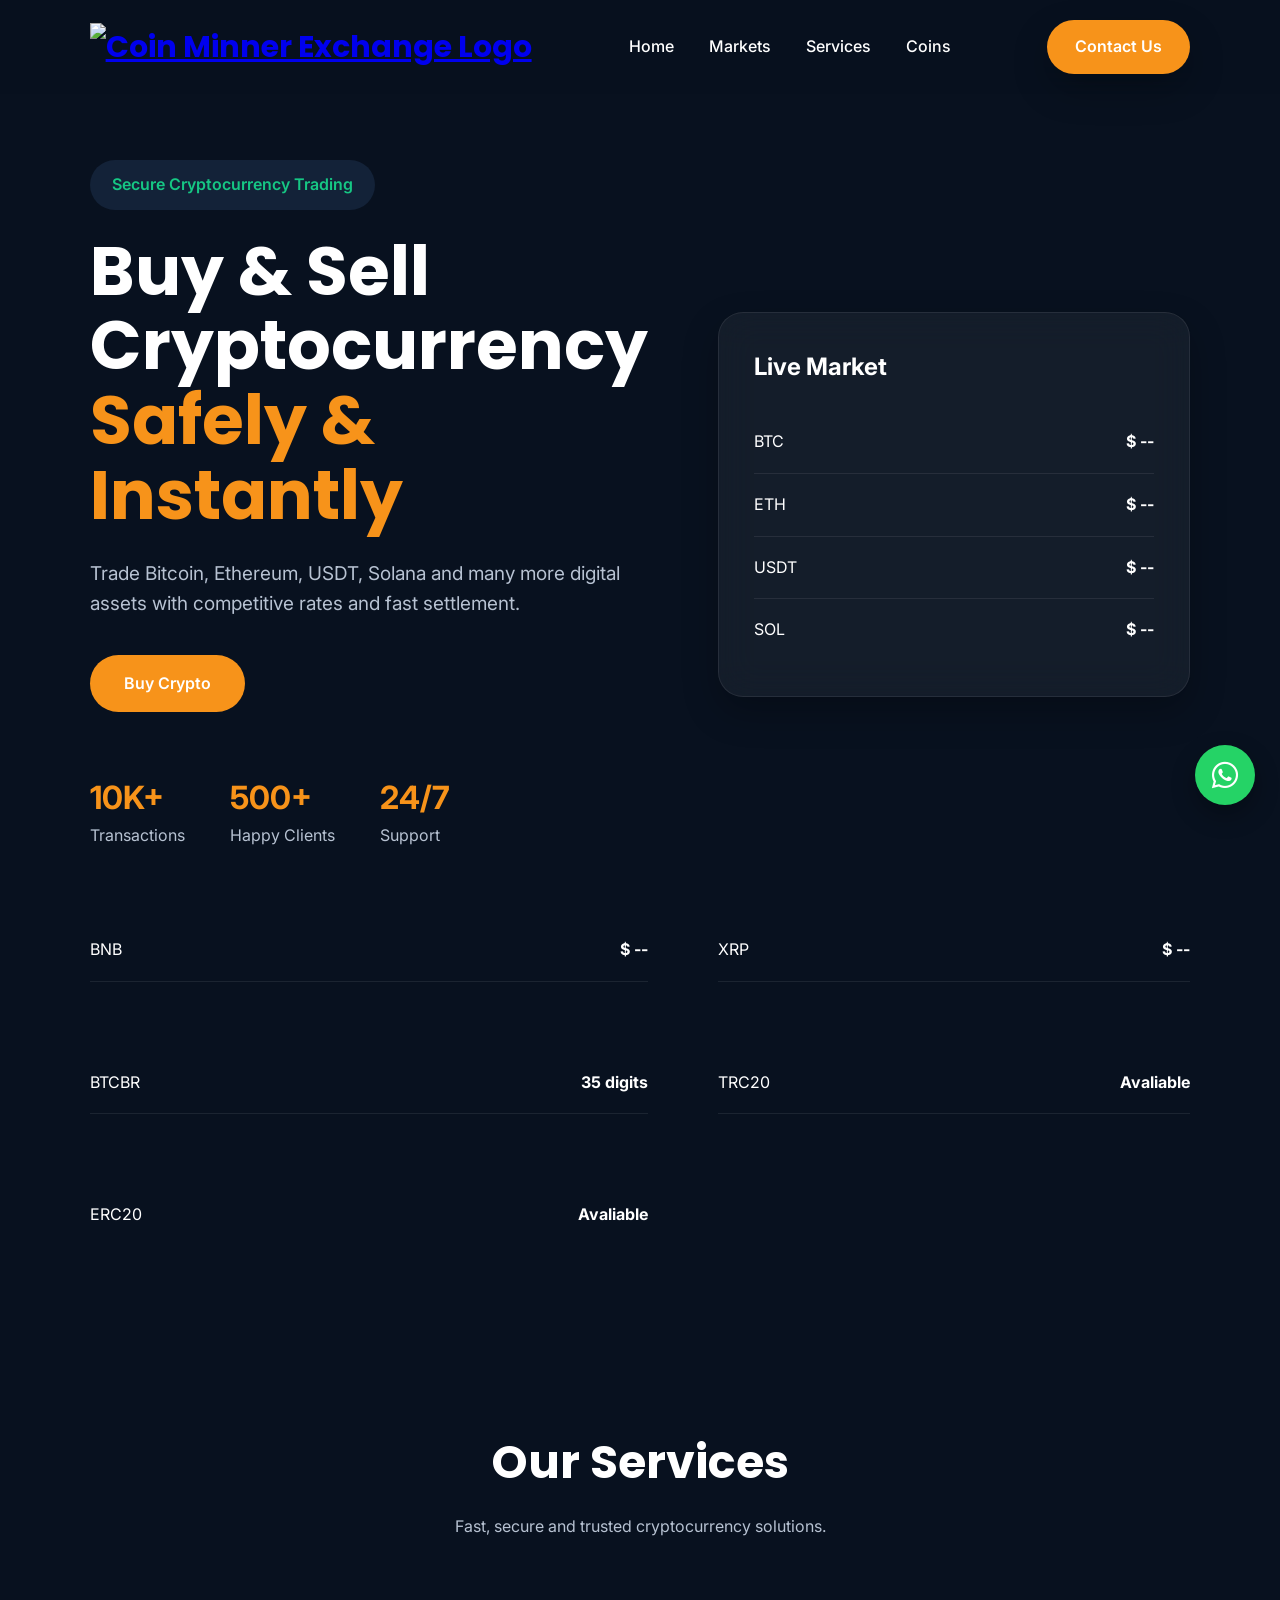
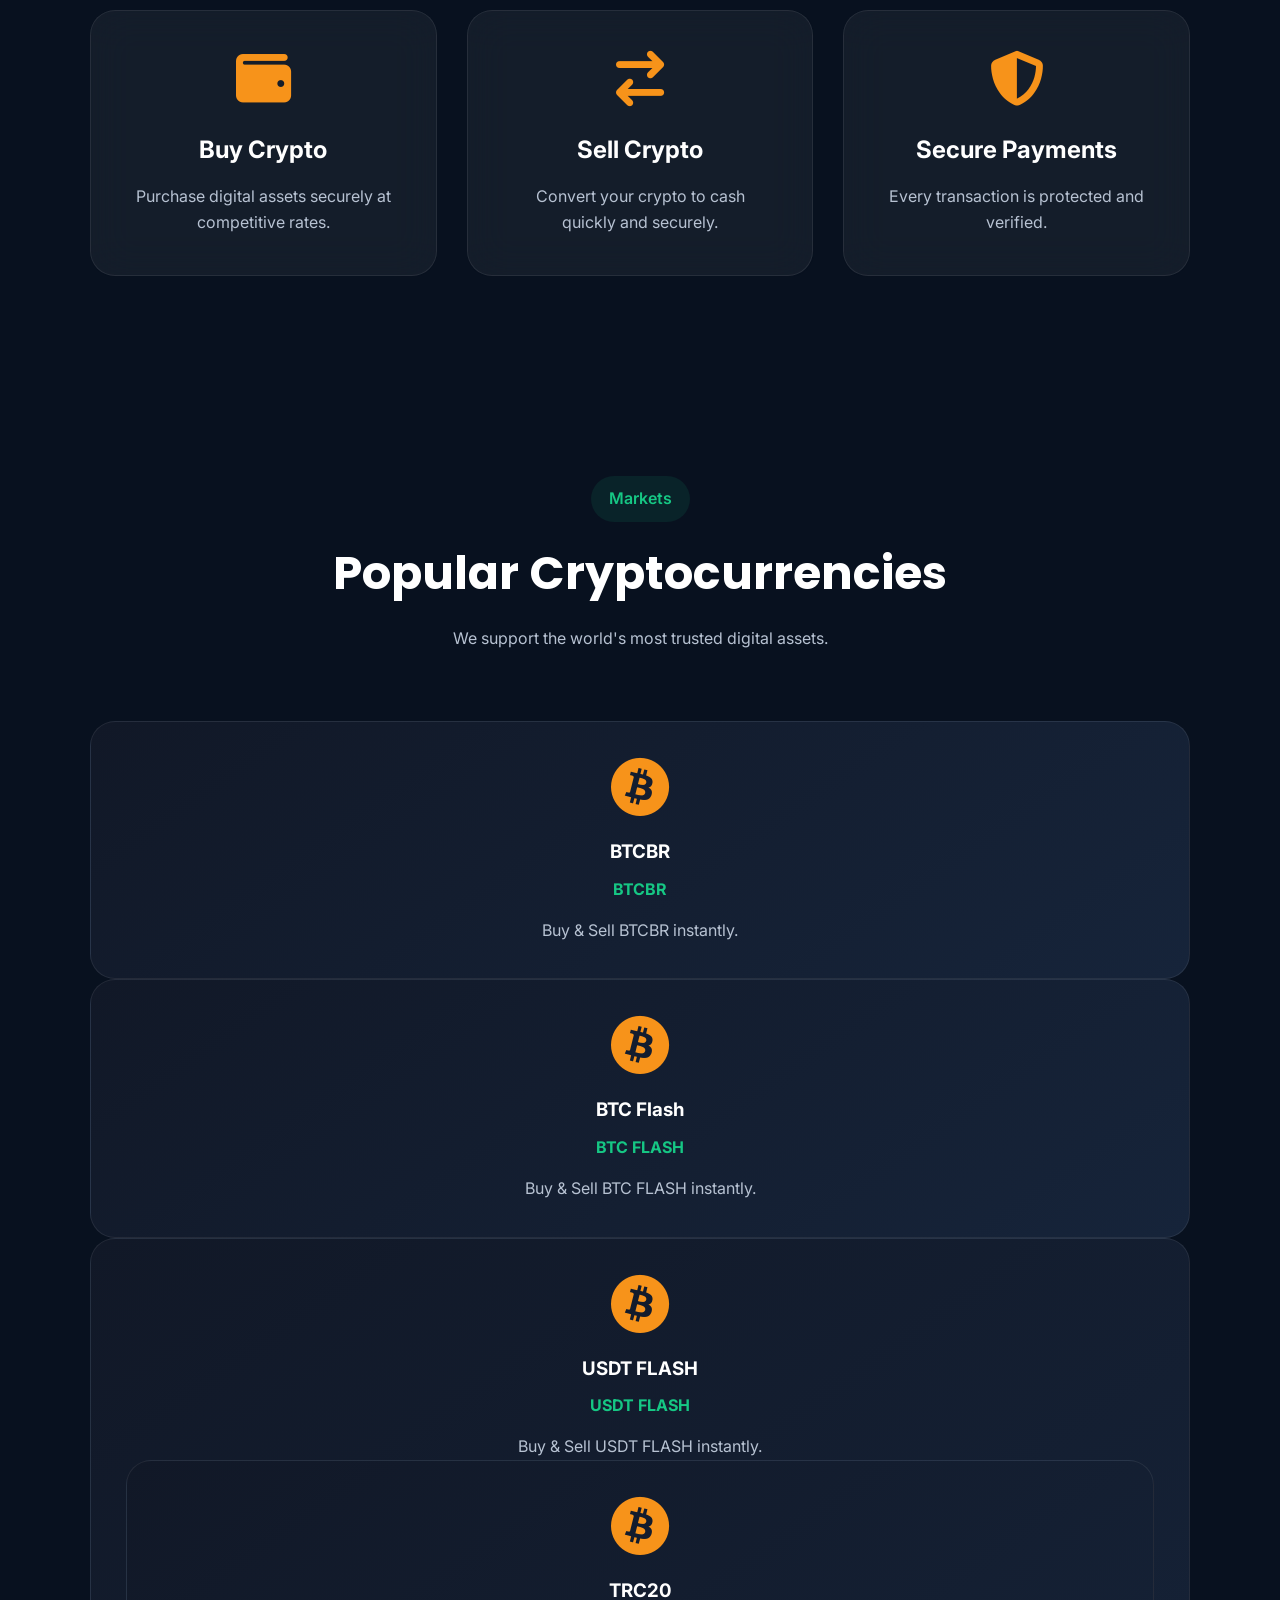
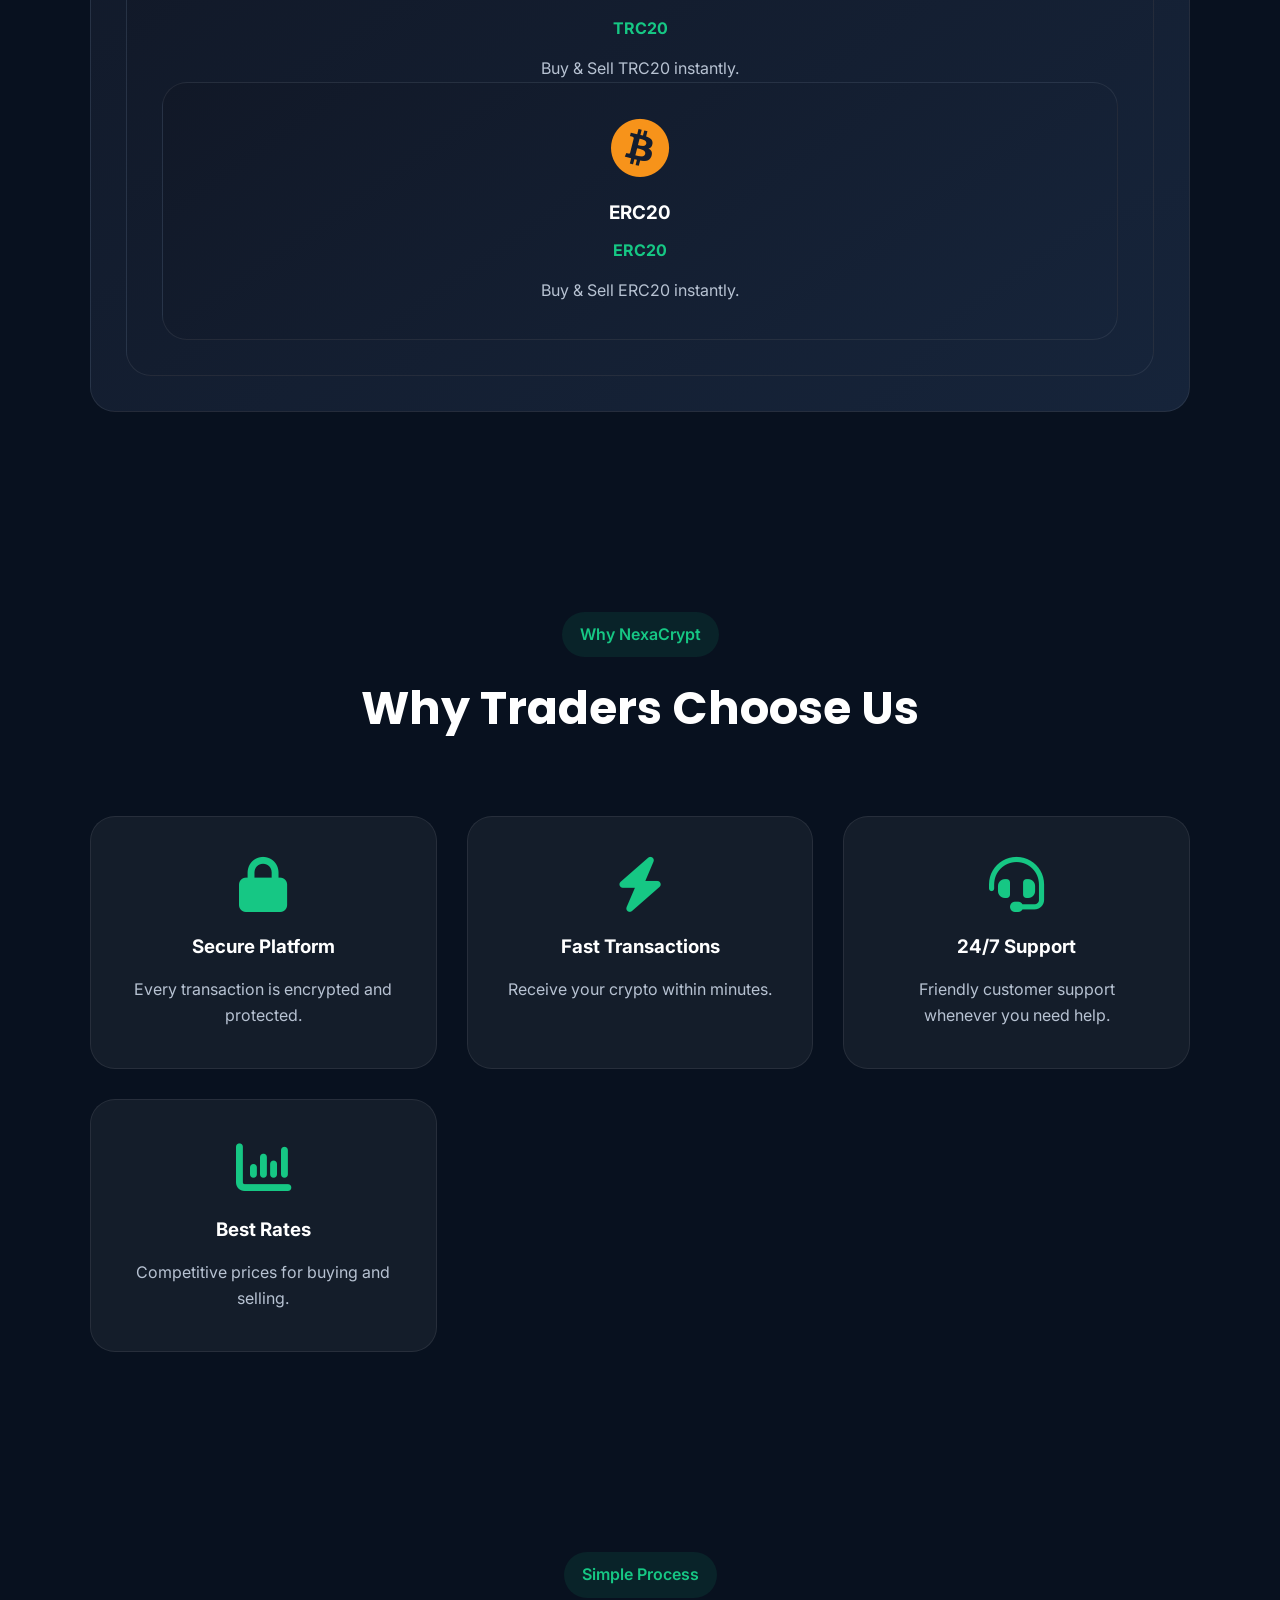
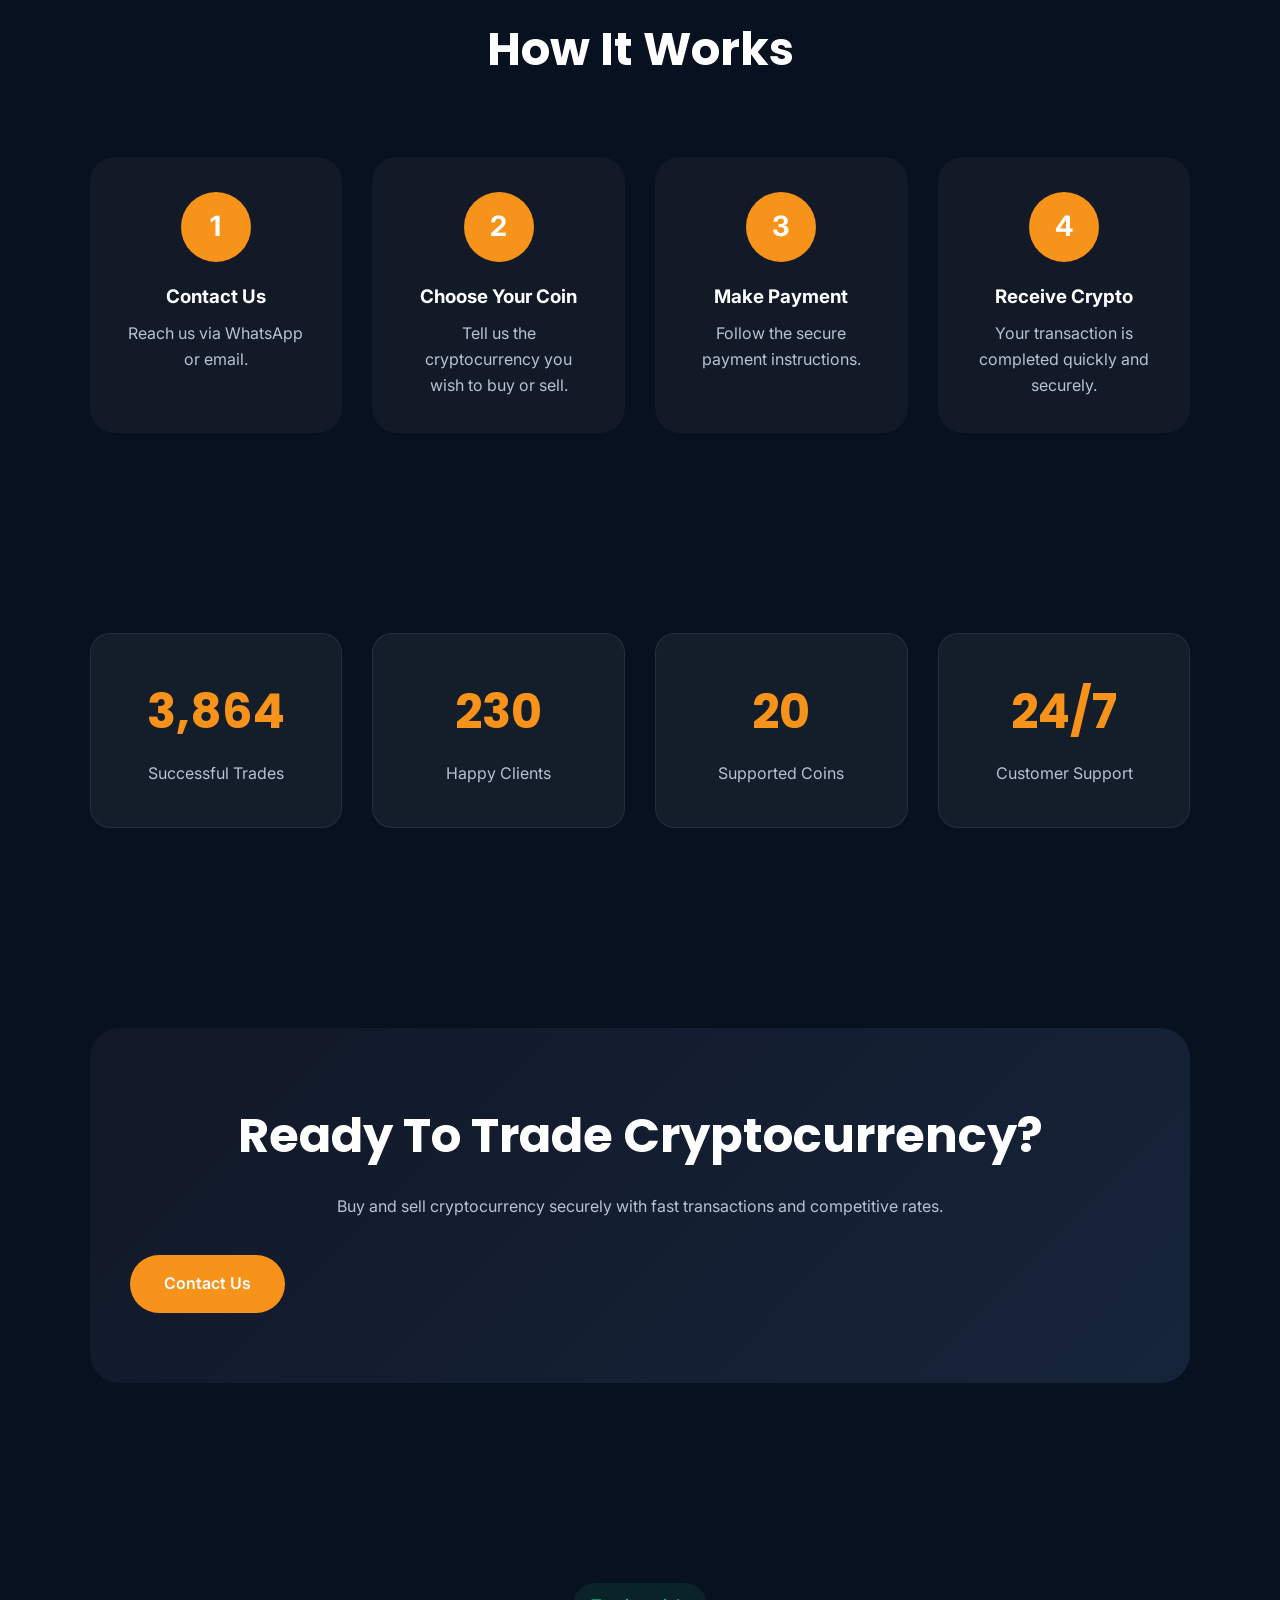
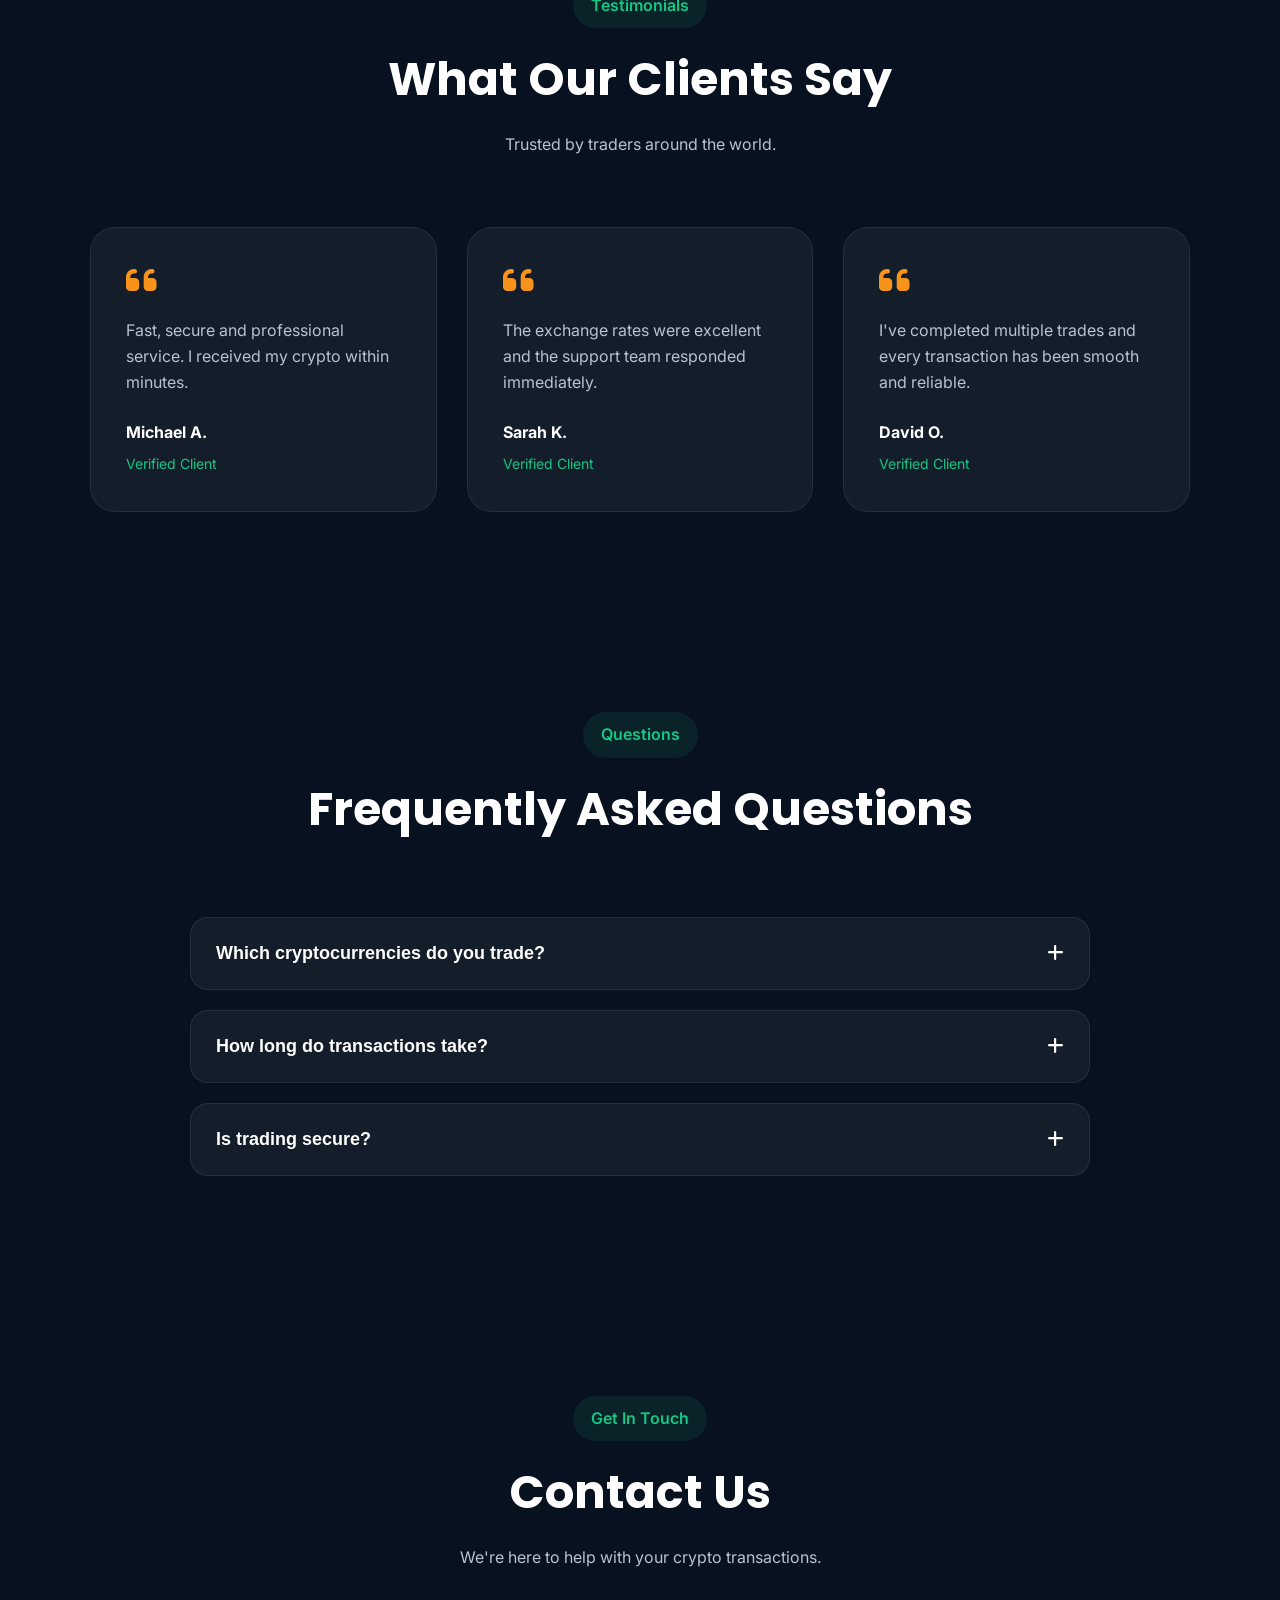
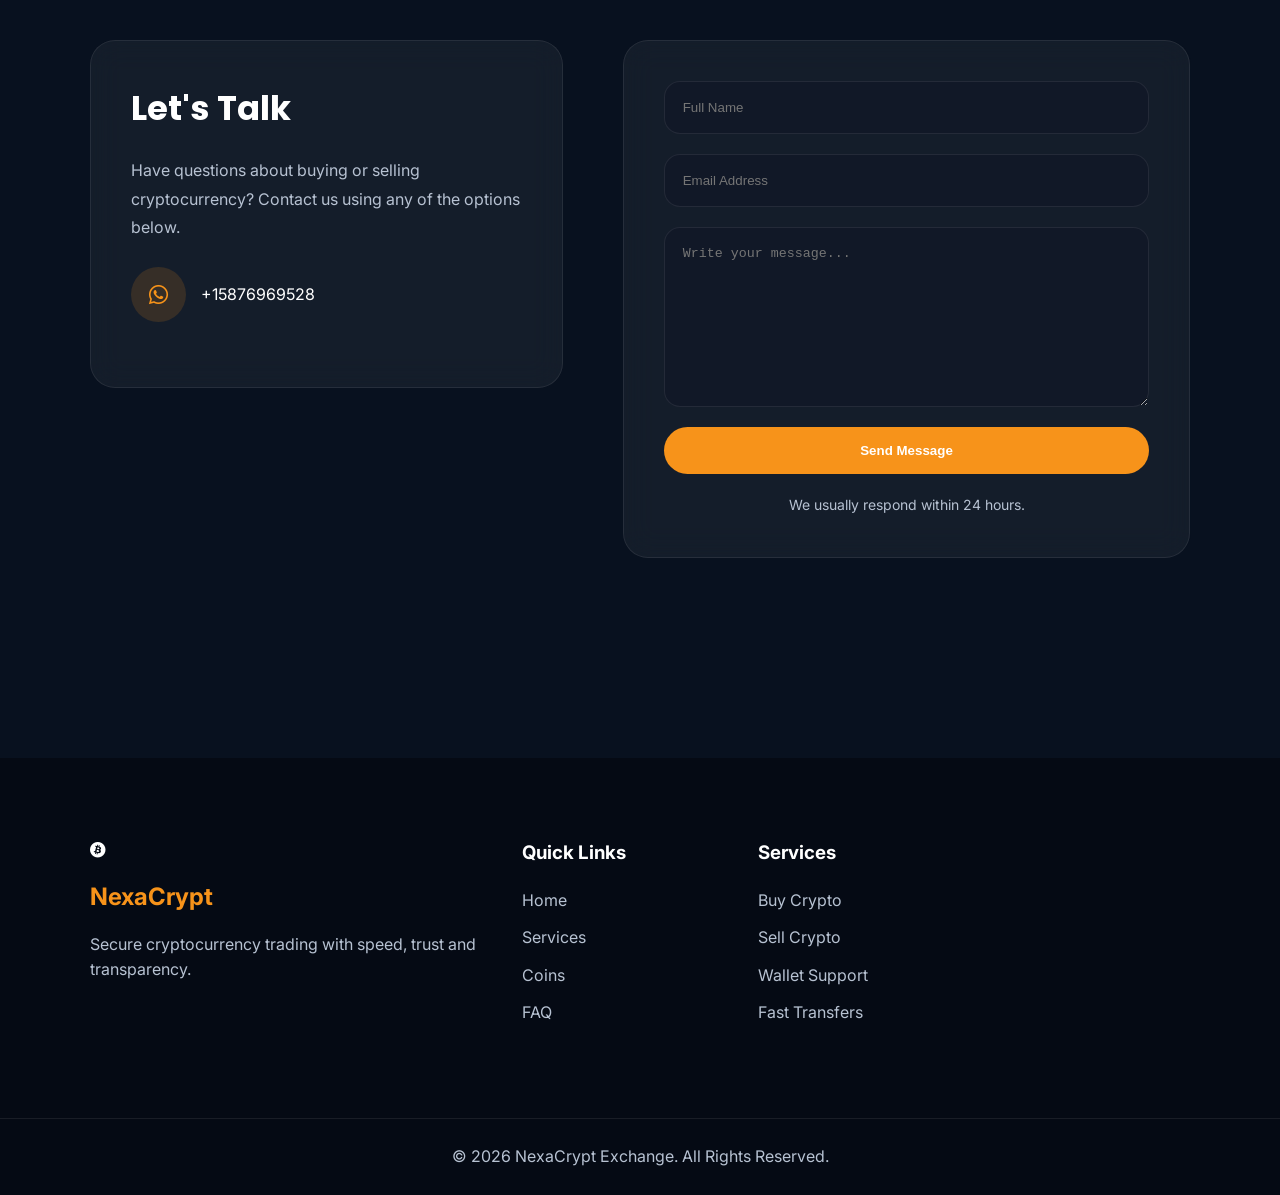
==== commit ada318d9: "Update coin-minner-exchange.html" ====
--- a/nexa/coin-minner-exchange.html
+++ b/nexa/coin-minner-exchange.html
@@ -74,11 +74,11 @@
 
                 <li><a href="#coins">Coins</a></li>
 
-                <li><a href="href=https://wa.me/+15876969528" target="_blank">Contact</a></li>
+                <!-- <li><a href="https://wa.me/+15876969528" target="_blank">Contact</a></li> -->
 
             </ul>
 
-            <a href="href=https://wa.me/+15876969528" target="_blank" class="trade-btn">
+            <a href="https://wa.me/15876969528" target="_blank" class="trade-btn">
 
                 Contact Us
 
@@ -127,17 +127,17 @@
 
             <div class="hero-buttons">
 
-                <a href="href=https://wa.me/+15876969528" target="_blank" class="primary-btn">
+                <a href="https://wa.me/15876969528" target="_blank" class="primary-btn">
 
                     Buy Crypto
 
                 </a>
-
-                <a href="href=https://wa.me/+15876969528" target="_blank" class="secondary-btn">
+<!-- 
+                <a href=https://wa.me/+15876969528" target="_blank" class="secondary-btn">
 
                     Sell Crypto
 
-                </a>
+                </a> -->
 
             </div>
 
@@ -648,7 +648,7 @@
 
         <div class="hero-buttons">
 
-            <a href="href=https://wa.me/+15876969528" target="_blank" class="primary-btn">
+            <a href="https://wa.me/15876969528" target="_blank" class="primary-btn">
 
                 <!-- Start Trading
 
@@ -811,7 +811,7 @@
 
             <i class="fab fa-whatsapp"></i>
 
-            <a href="href=https://wa.me/+15876969528" target="_blank">
+            <a href="https://wa.me/15876969528" target="_blank">
                 +15876969528
             </a>
 
@@ -880,7 +880,7 @@
 
     <!-- Floating WhatsApp Button -->
 
-    <a href="href=https://wa.me/+15876969528" target="_blank" class="whatsapp-float">
+    <a href="https://wa.me/15876969528" target="_blank" class="whatsapp-float">
         <i class="fa-brands fa-whatsapp"></i>
     </a>
 
@@ -980,4 +980,4 @@
 
 </body>
 
-</html>+</html>
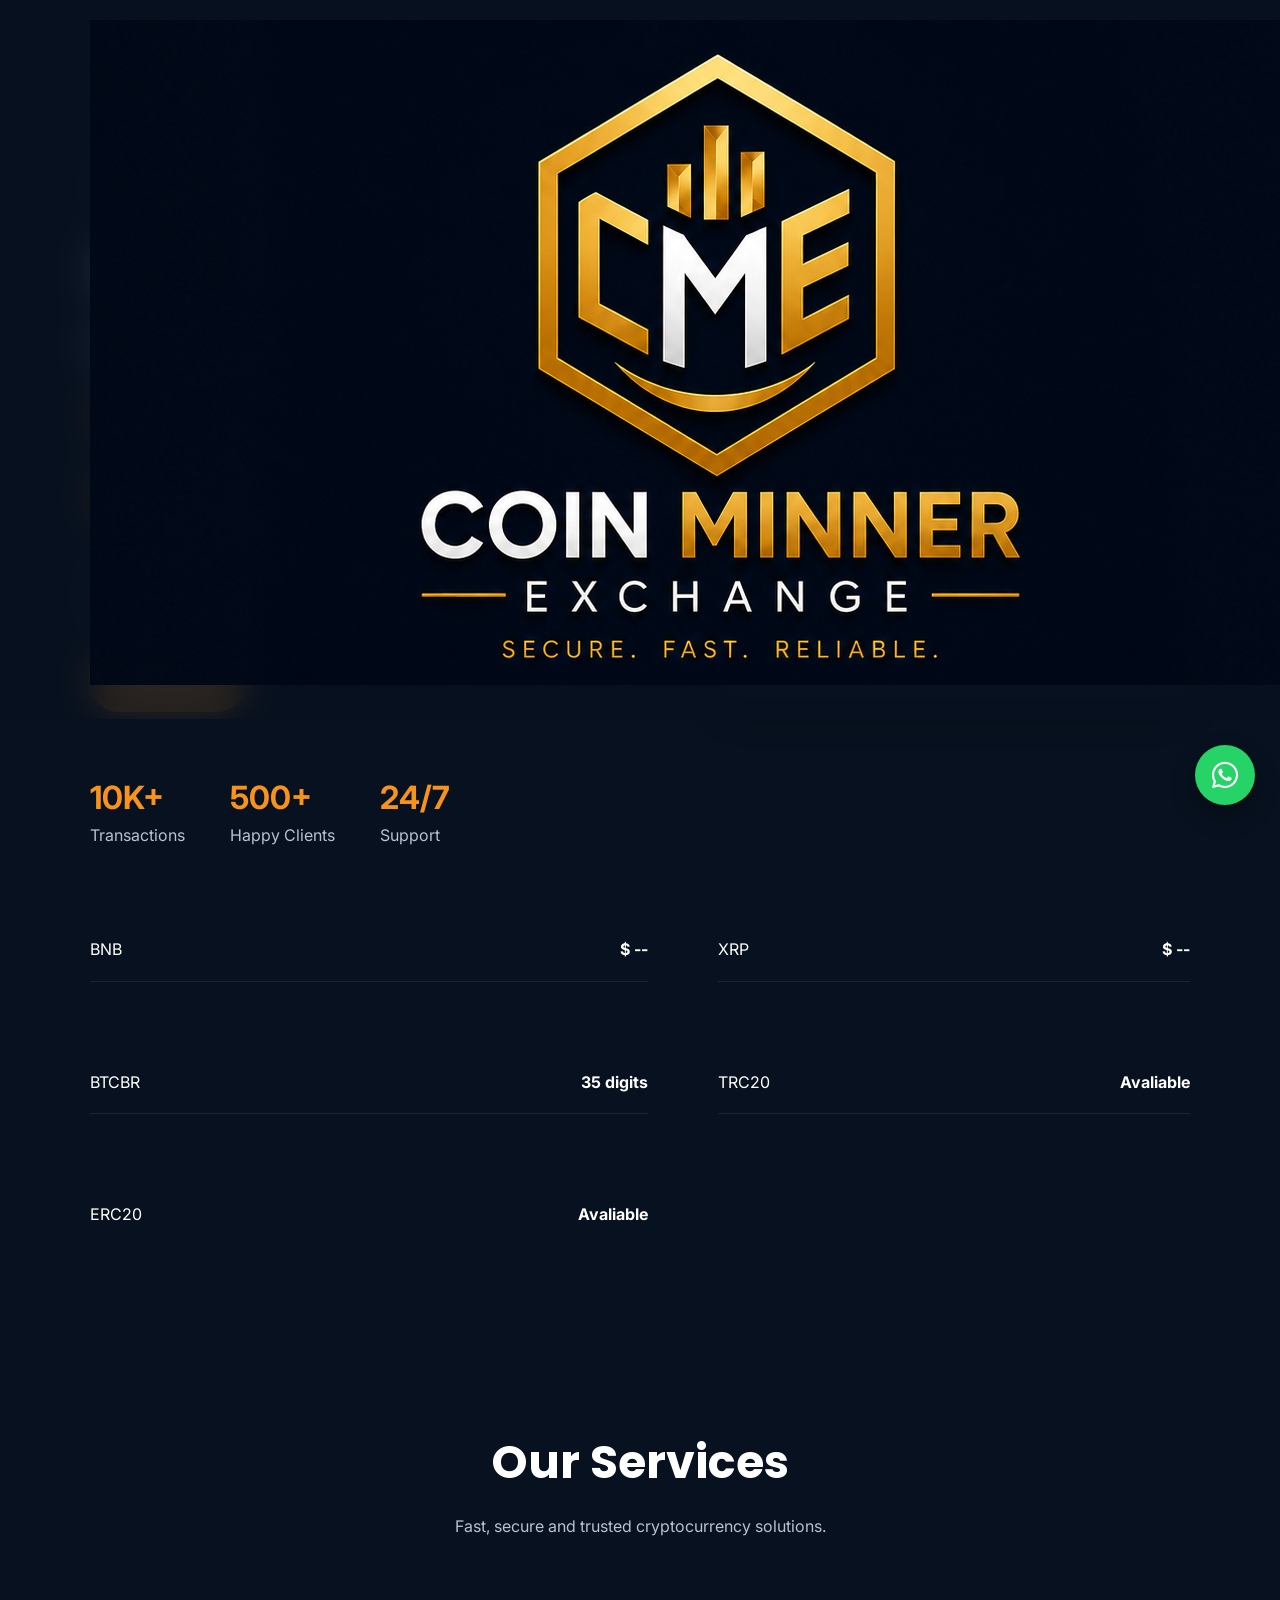
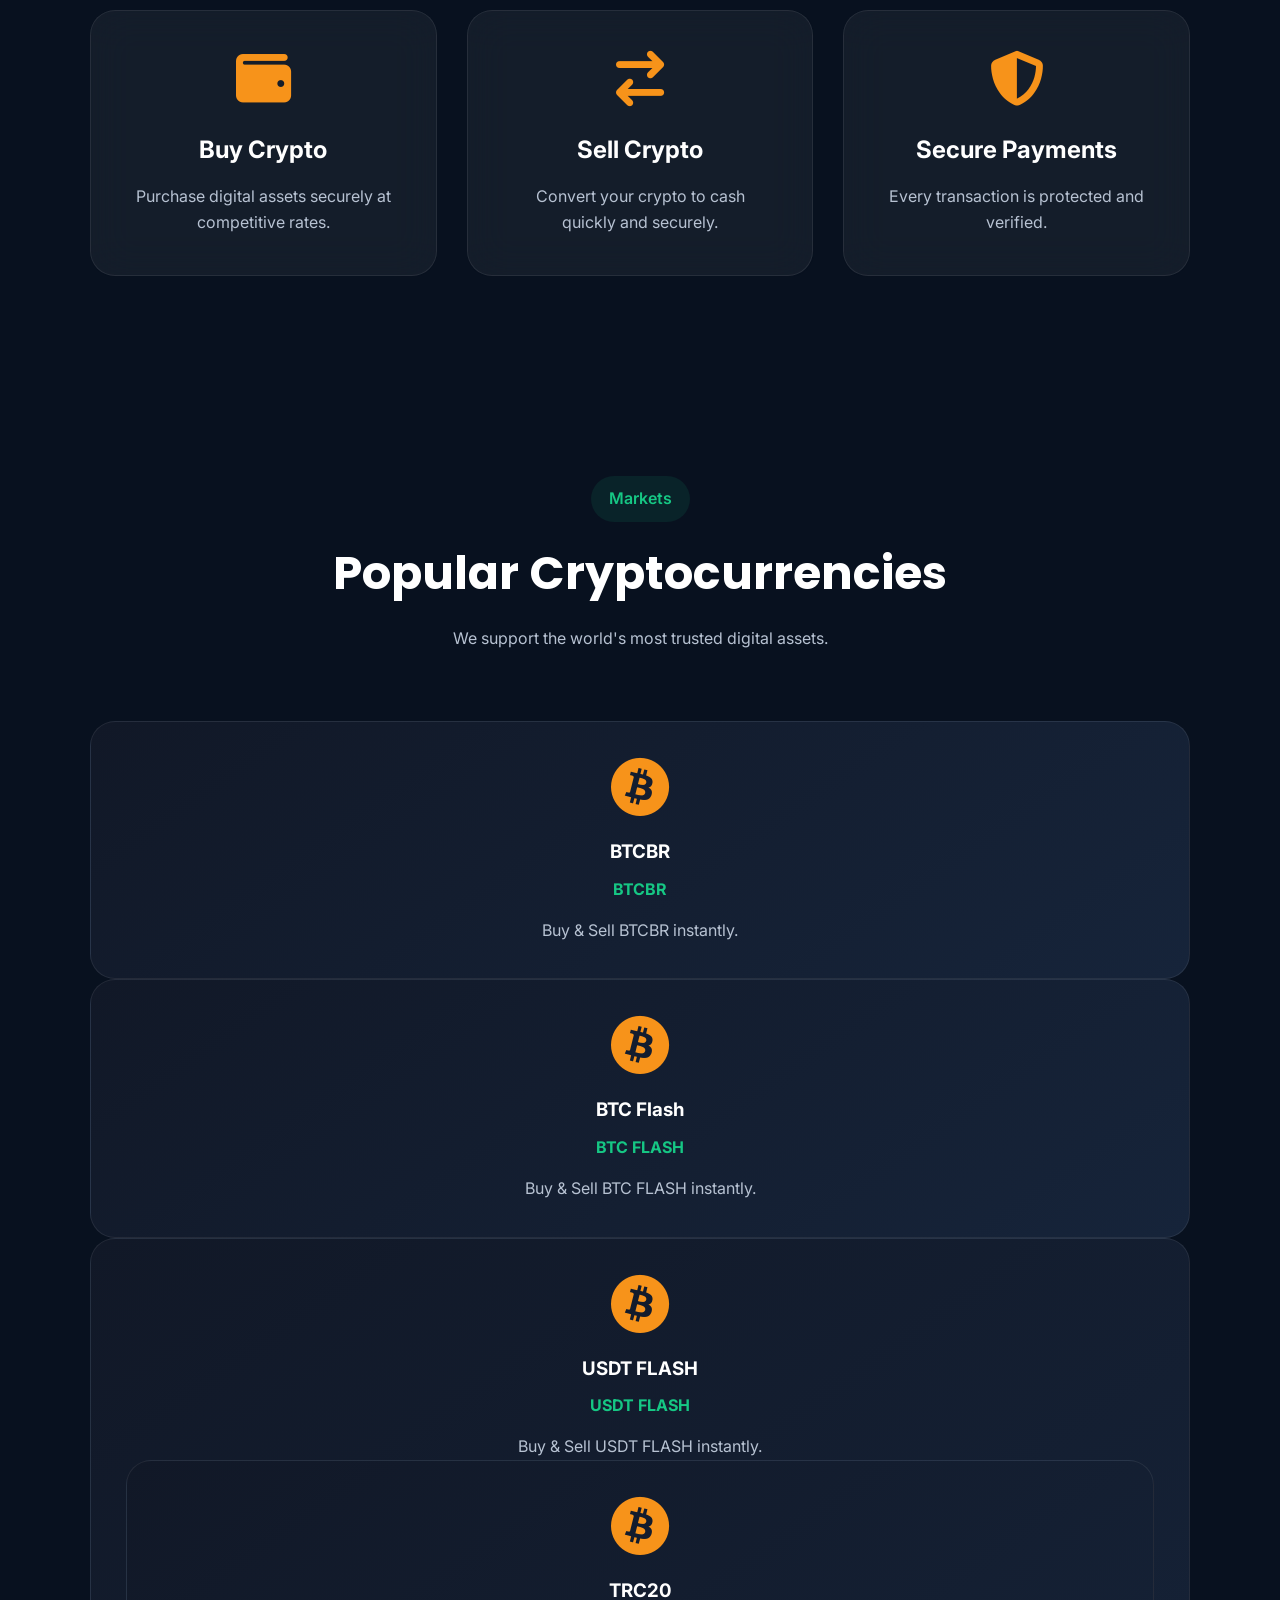
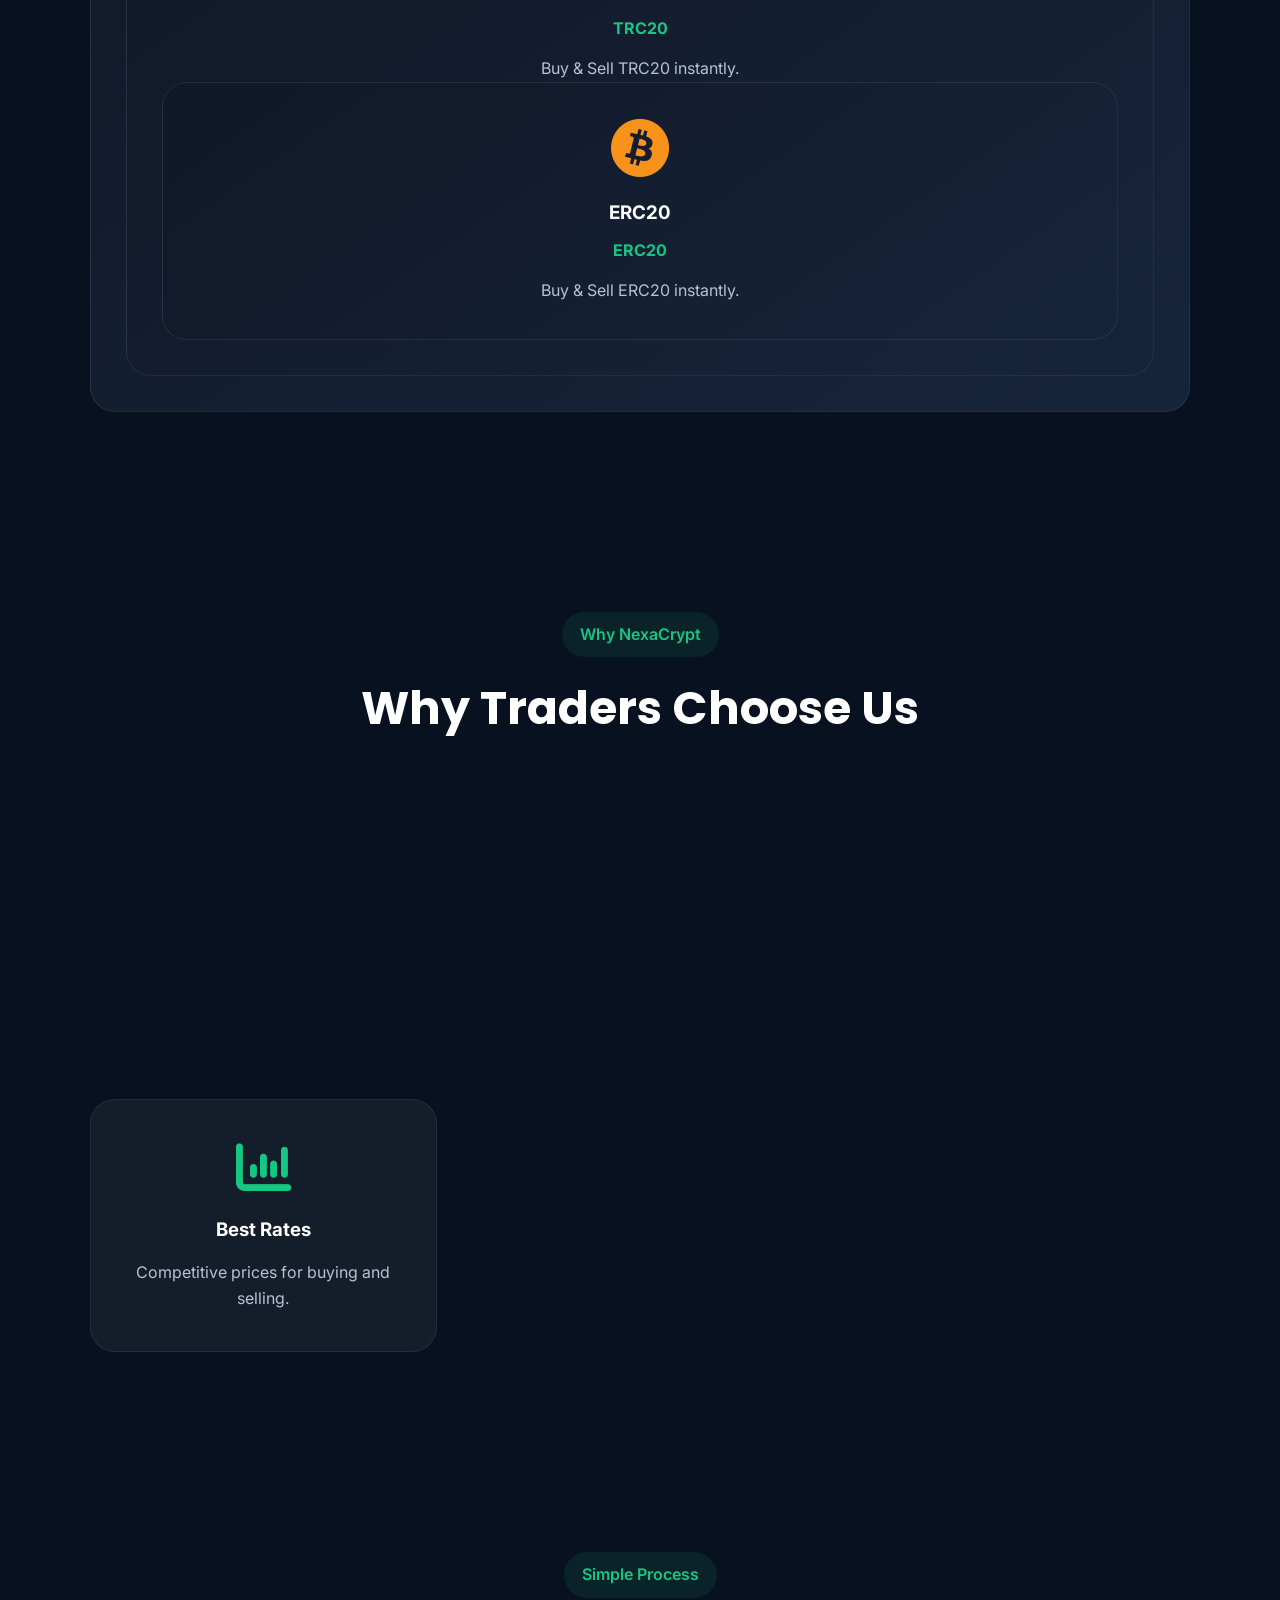
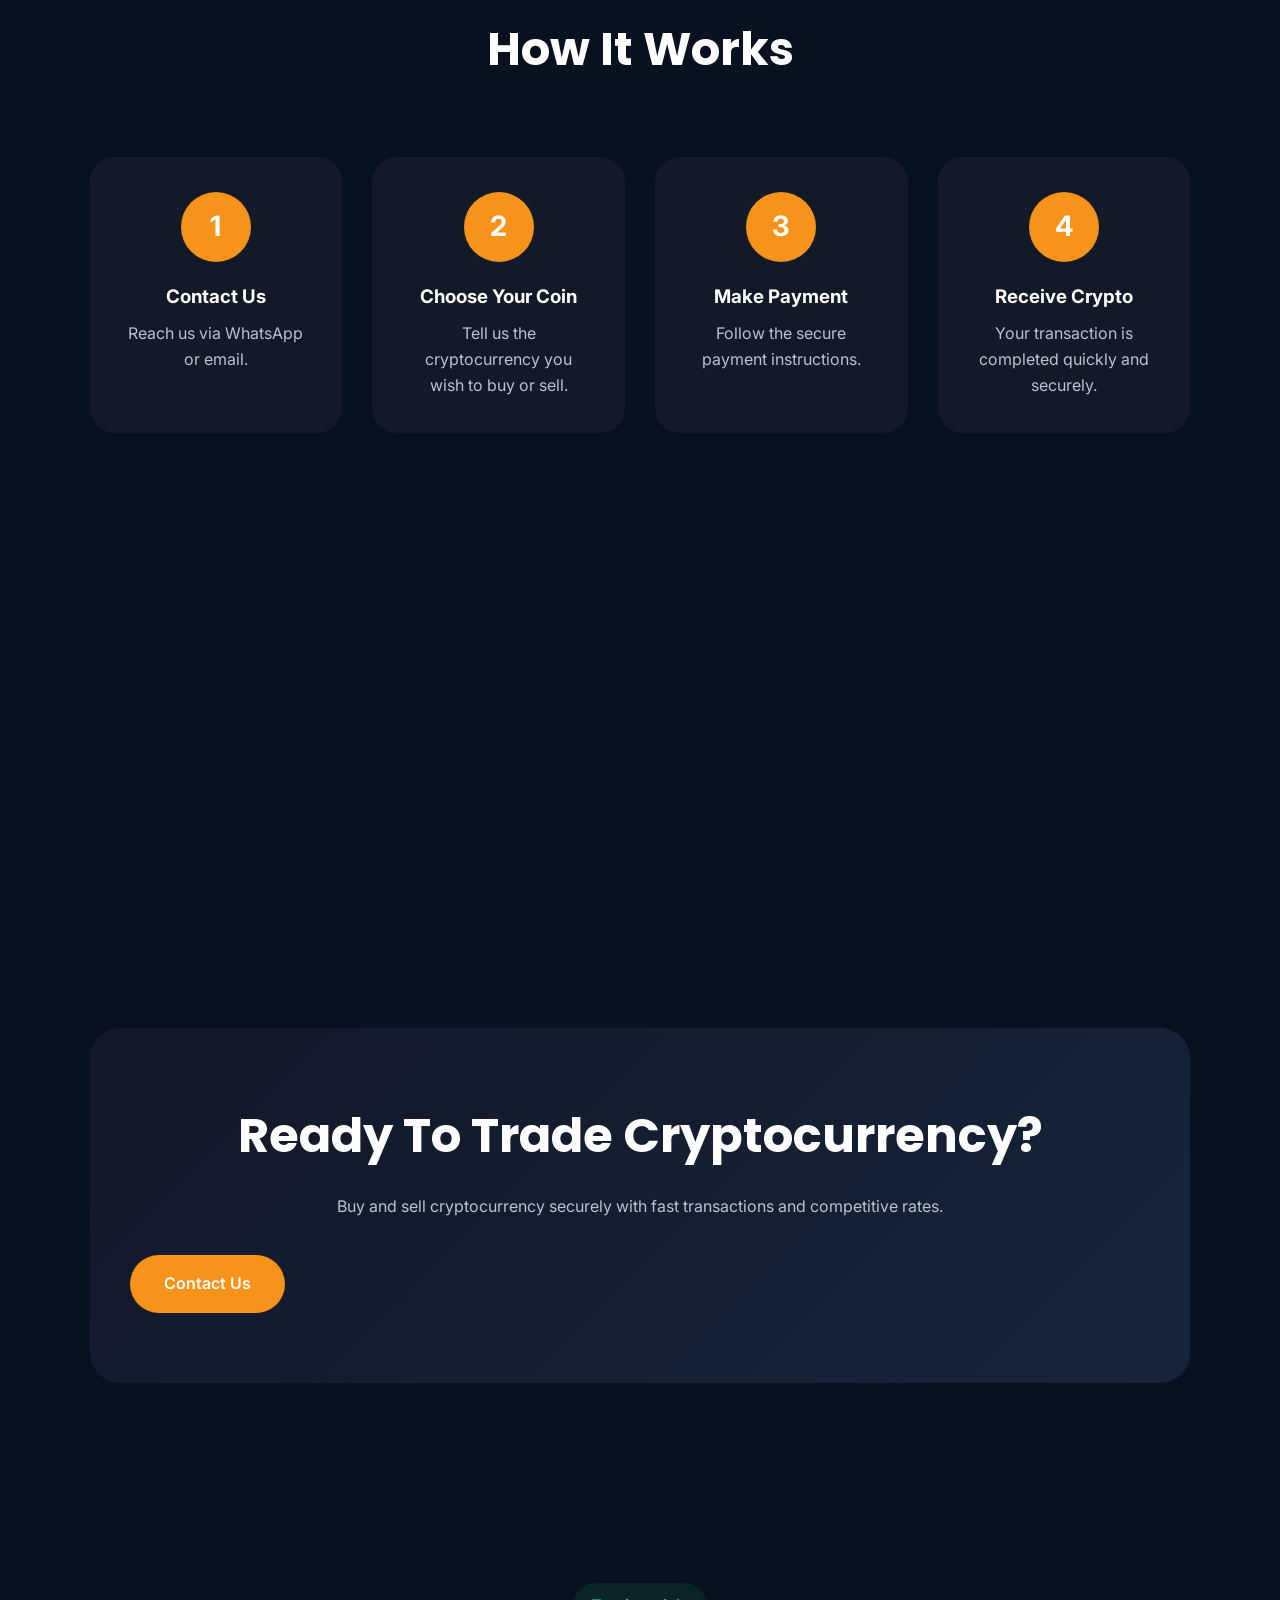
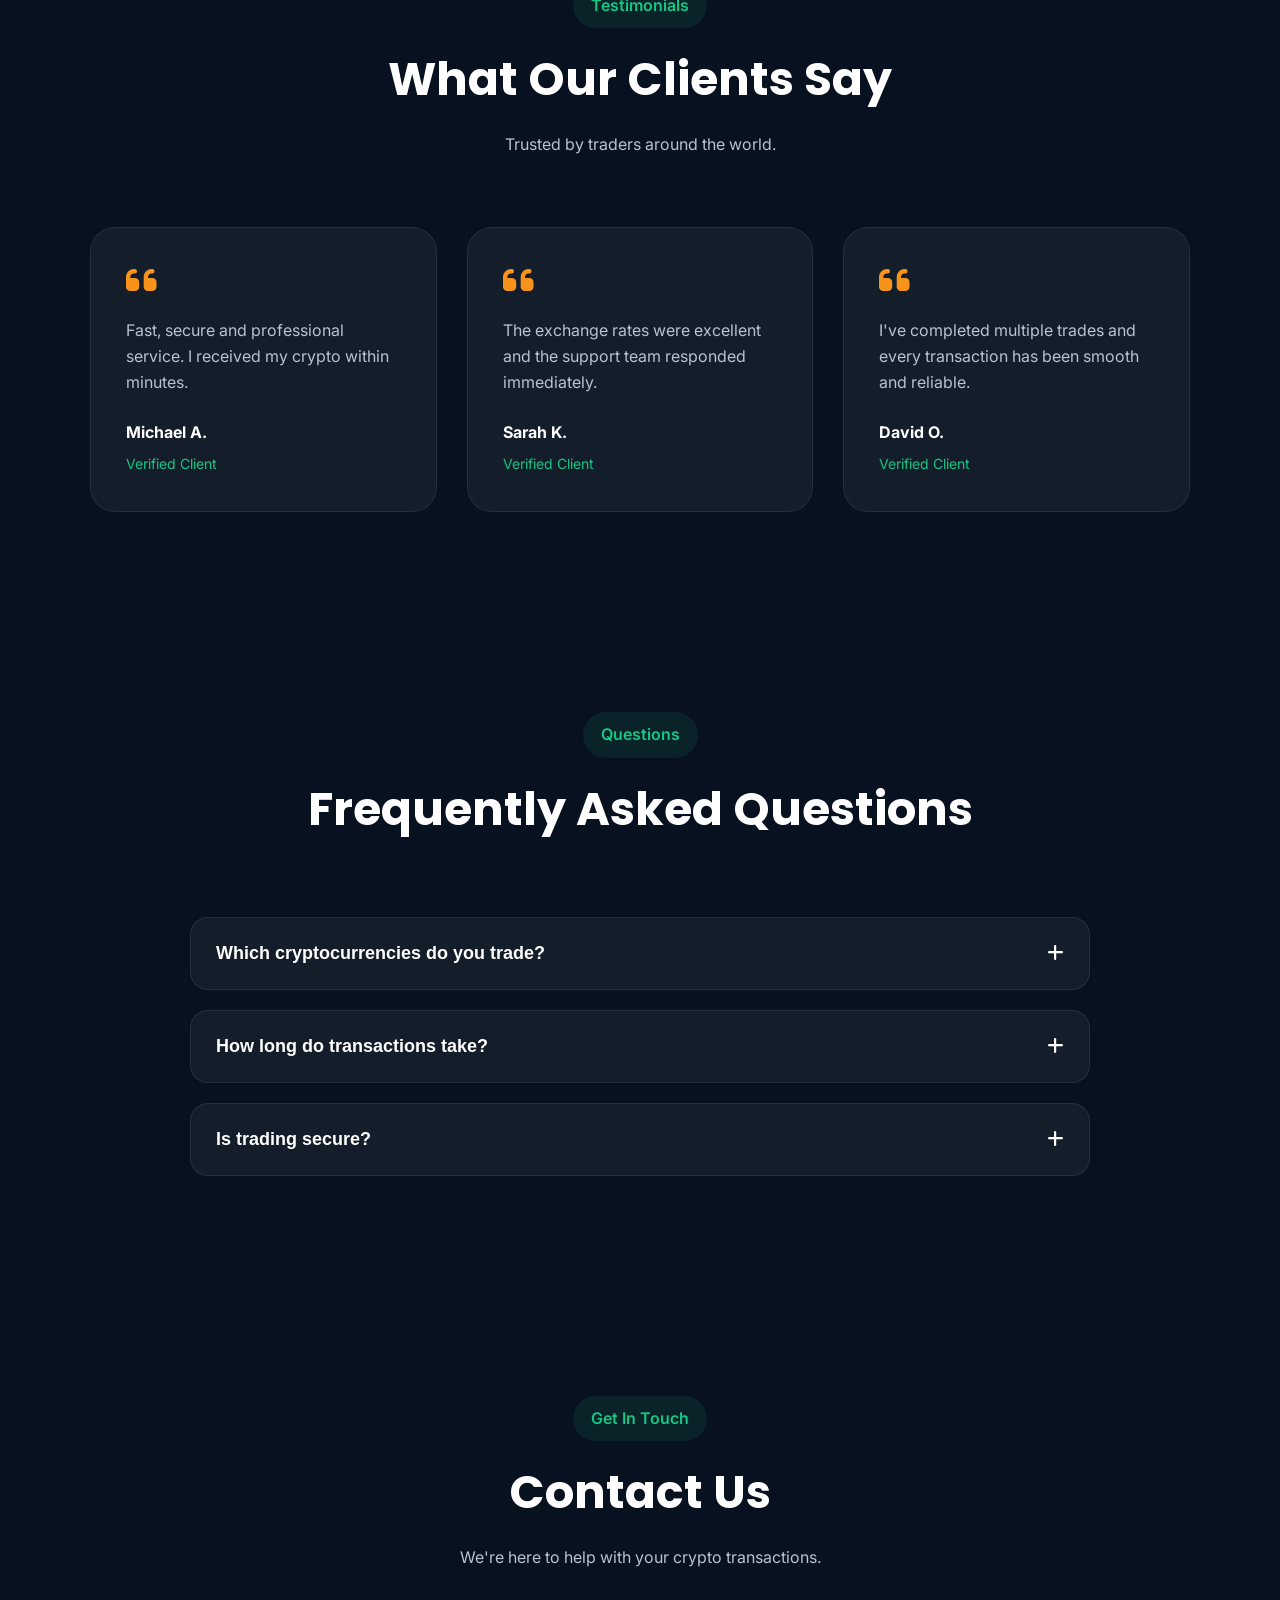
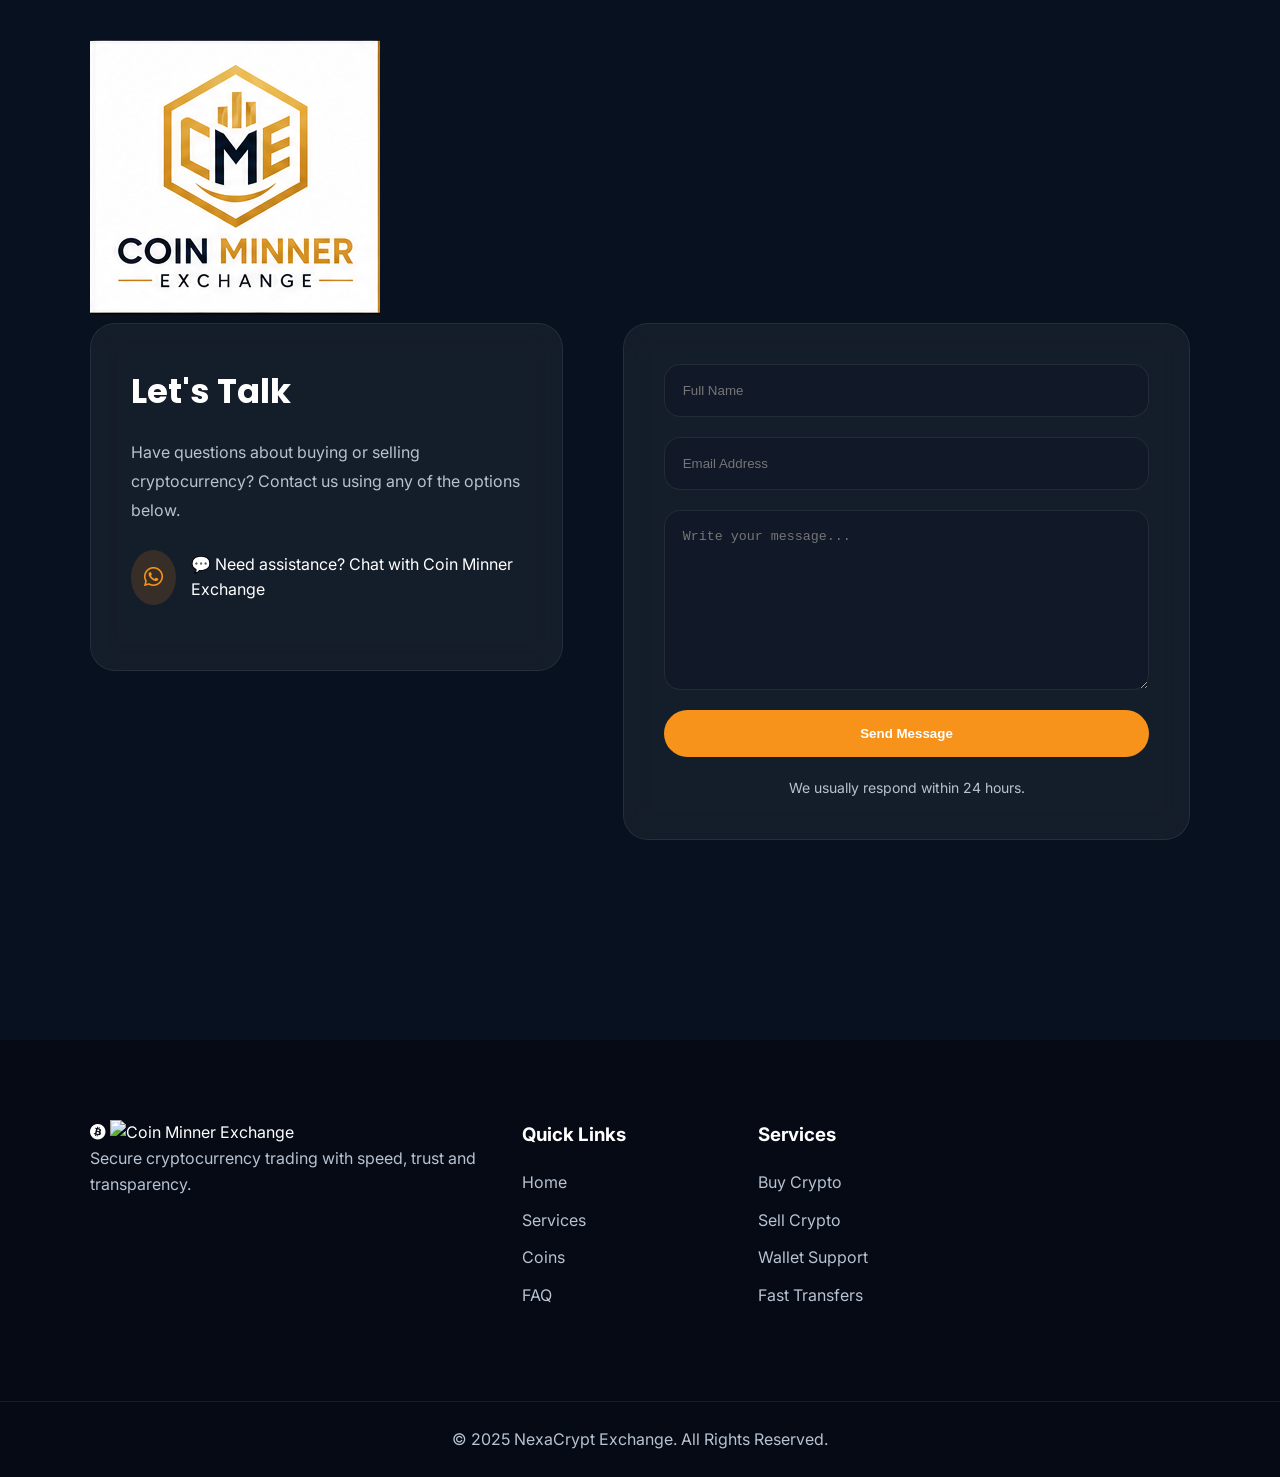
==== commit a2b05f05: "Update coin-minner-exchange.html" ====
--- a/nexa/coin-minner-exchange.html
+++ b/nexa/coin-minner-exchange.html
@@ -15,11 +15,12 @@
 
     <meta name="author" content="Coin Minner Exchange">
         <!--logo -->
-    <!-- <link rel="icon" href="images/favicon.png">
-    <link rel="icon" type="image/png" href="favicon.png">
-    <link rel="icon" href="favicon.ico">
-    <link rel="icon" type="image/png" href="assets/favicon.png">
-    <link rel="apple-touch-icon" href="assets/favicon.png"> -->
+     <link rel="icon"
+      type="image/png"
+      href="assets/favicon.png">
+
+<link rel="apple-touch-icon"
+      href="assets/favicon.png">
 
     <!-- Google Fonts -->
 
@@ -45,9 +46,12 @@
 
     <!-- PRELOADER -->
 
-    <div id="preloader">
-        <div class="loader"></div>
-    </div>
+   <div id="preloader">
+
+<img src="assets/logo-white.png"
+     alt="Coin Minner Exchange">
+
+</div>
 
     <!-- HEADER -->
 
@@ -55,14 +59,17 @@
 
         <nav>
 
-          <div class="logo">
-    <a href="index.html">
-        <img
-            src="logo-horizontal.png"
-            alt="Coin Minner Exchange Logo"
-            class="logo-img">
+     <div class="logo">
+
+    <a href="#home">
+
+        <img src="assets/logo.png"
+             alt="Coin Minner Exchange Logo"
+             class="logo-image">
+
     </a>
-        </div>
+
+</div>
 
             <ul class="nav-links">
 
@@ -795,6 +802,11 @@
             <p>We're here to help with your crypto transactions.</p>
 
         </div>
+        <div class="contact-brand">
+
+<img src="assets/logo-white.png">
+
+</div>
 
         <div class="contact-wrapper">
 
@@ -812,7 +824,9 @@
             <i class="fab fa-whatsapp"></i>
 
             <a href="https://wa.me/15876969528" target="_blank">
-                +15876969528
+               💬 Need assistance?
+
+Chat with Coin Minner Exchange
             </a>
 
         </div>
@@ -900,7 +914,9 @@
 
                 <i class="fa-brands fa-bitcoin"></i>
 
-                <h2>NexaCrypt</h2>
+                <img src="assets/logo/logo-white.png"
+     class="footer-logo"
+     alt="Coin Minner Exchange">
 
                 <p>
                     Secure cryptocurrency trading with speed, trust and transparency.
@@ -968,7 +984,7 @@
 
             <p>
 
-                © 2026 NexaCrypt Exchange. All Rights Reserved.
+                © 2025 NexaCrypt Exchange. All Rights Reserved.
 
             </p>
 
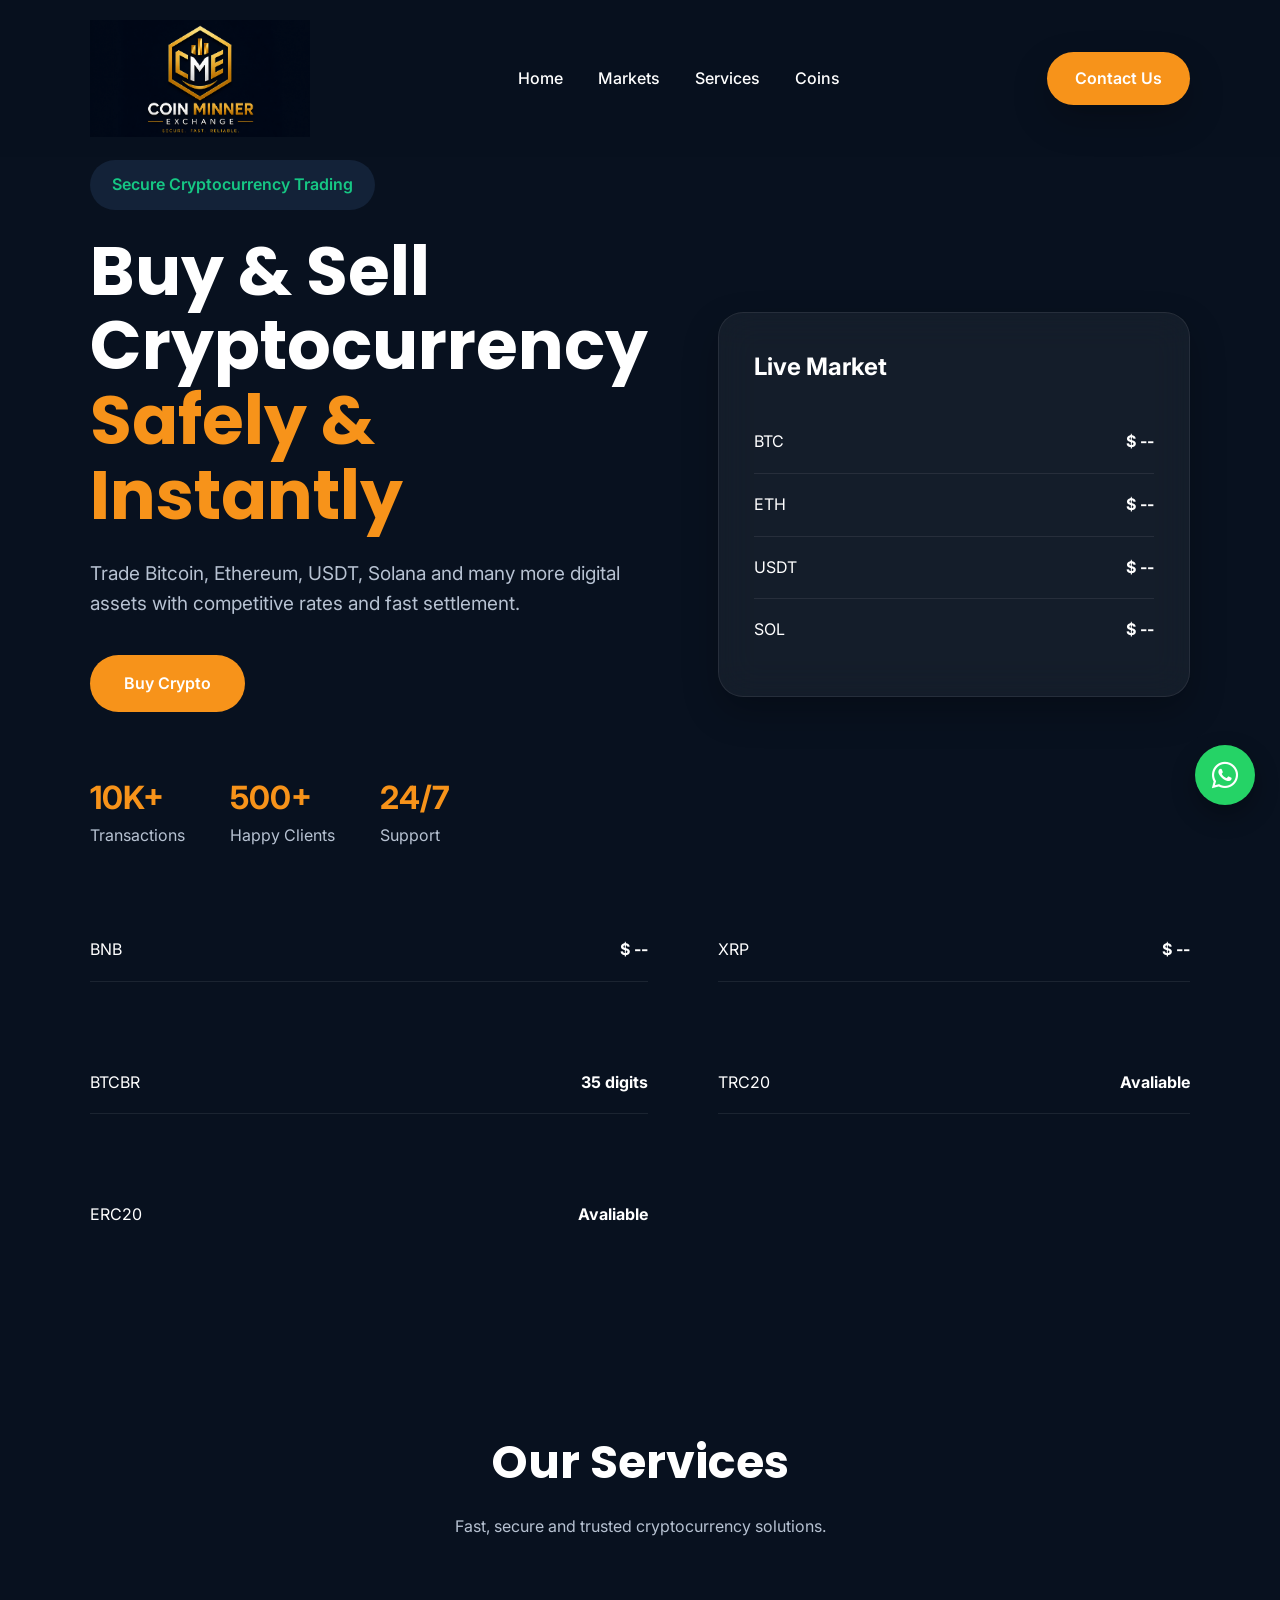
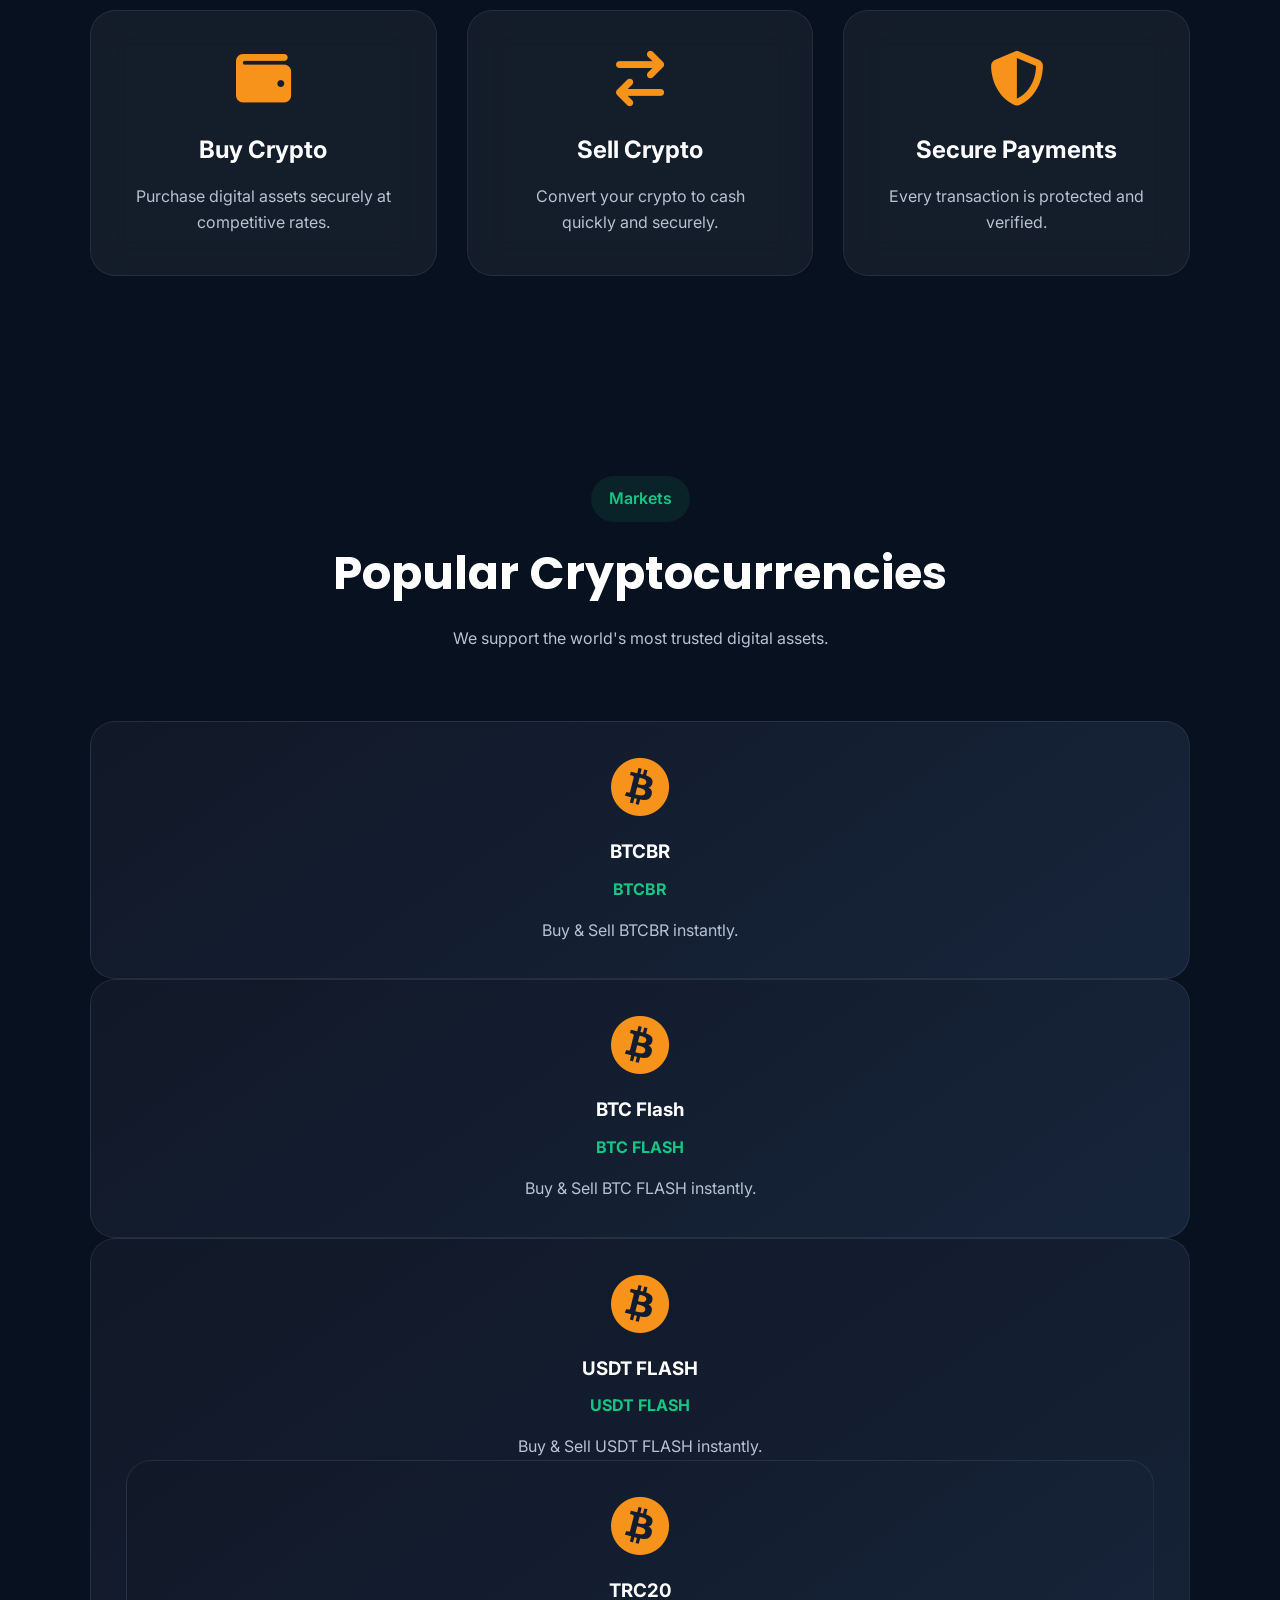
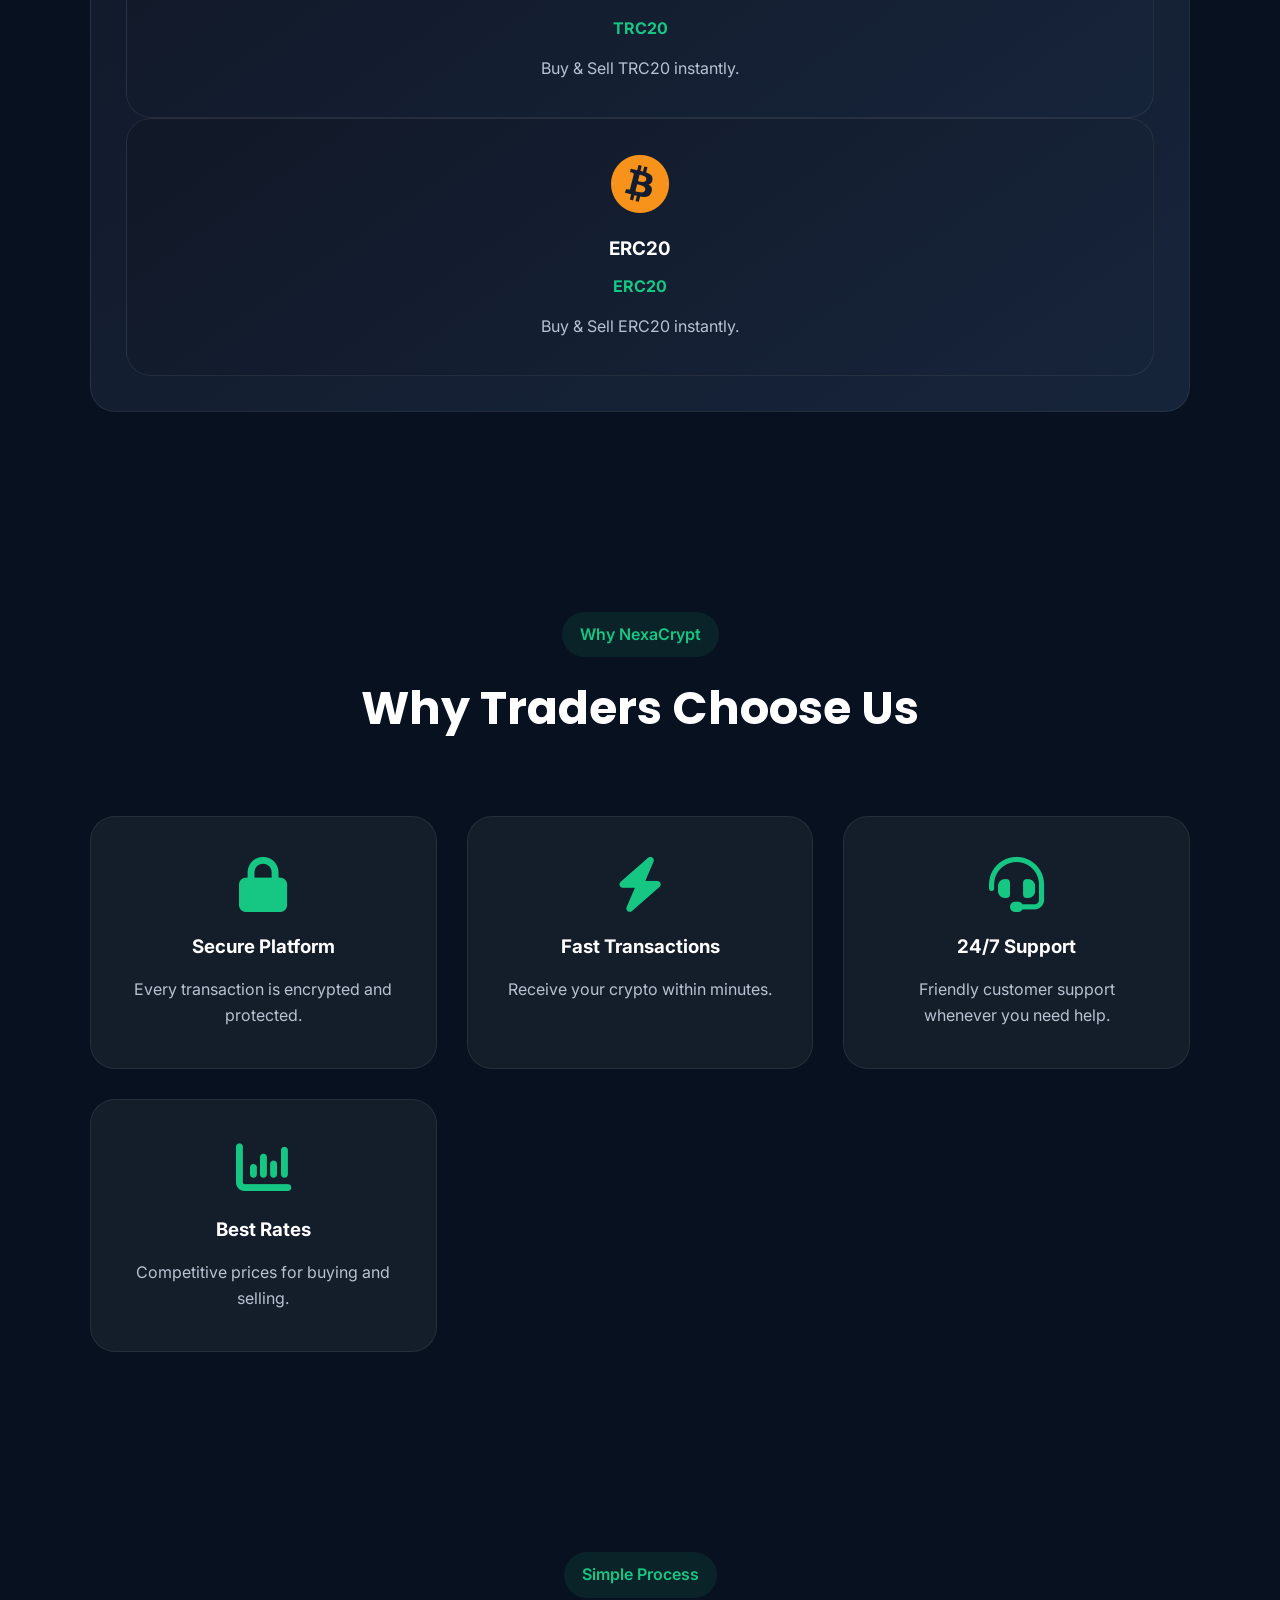
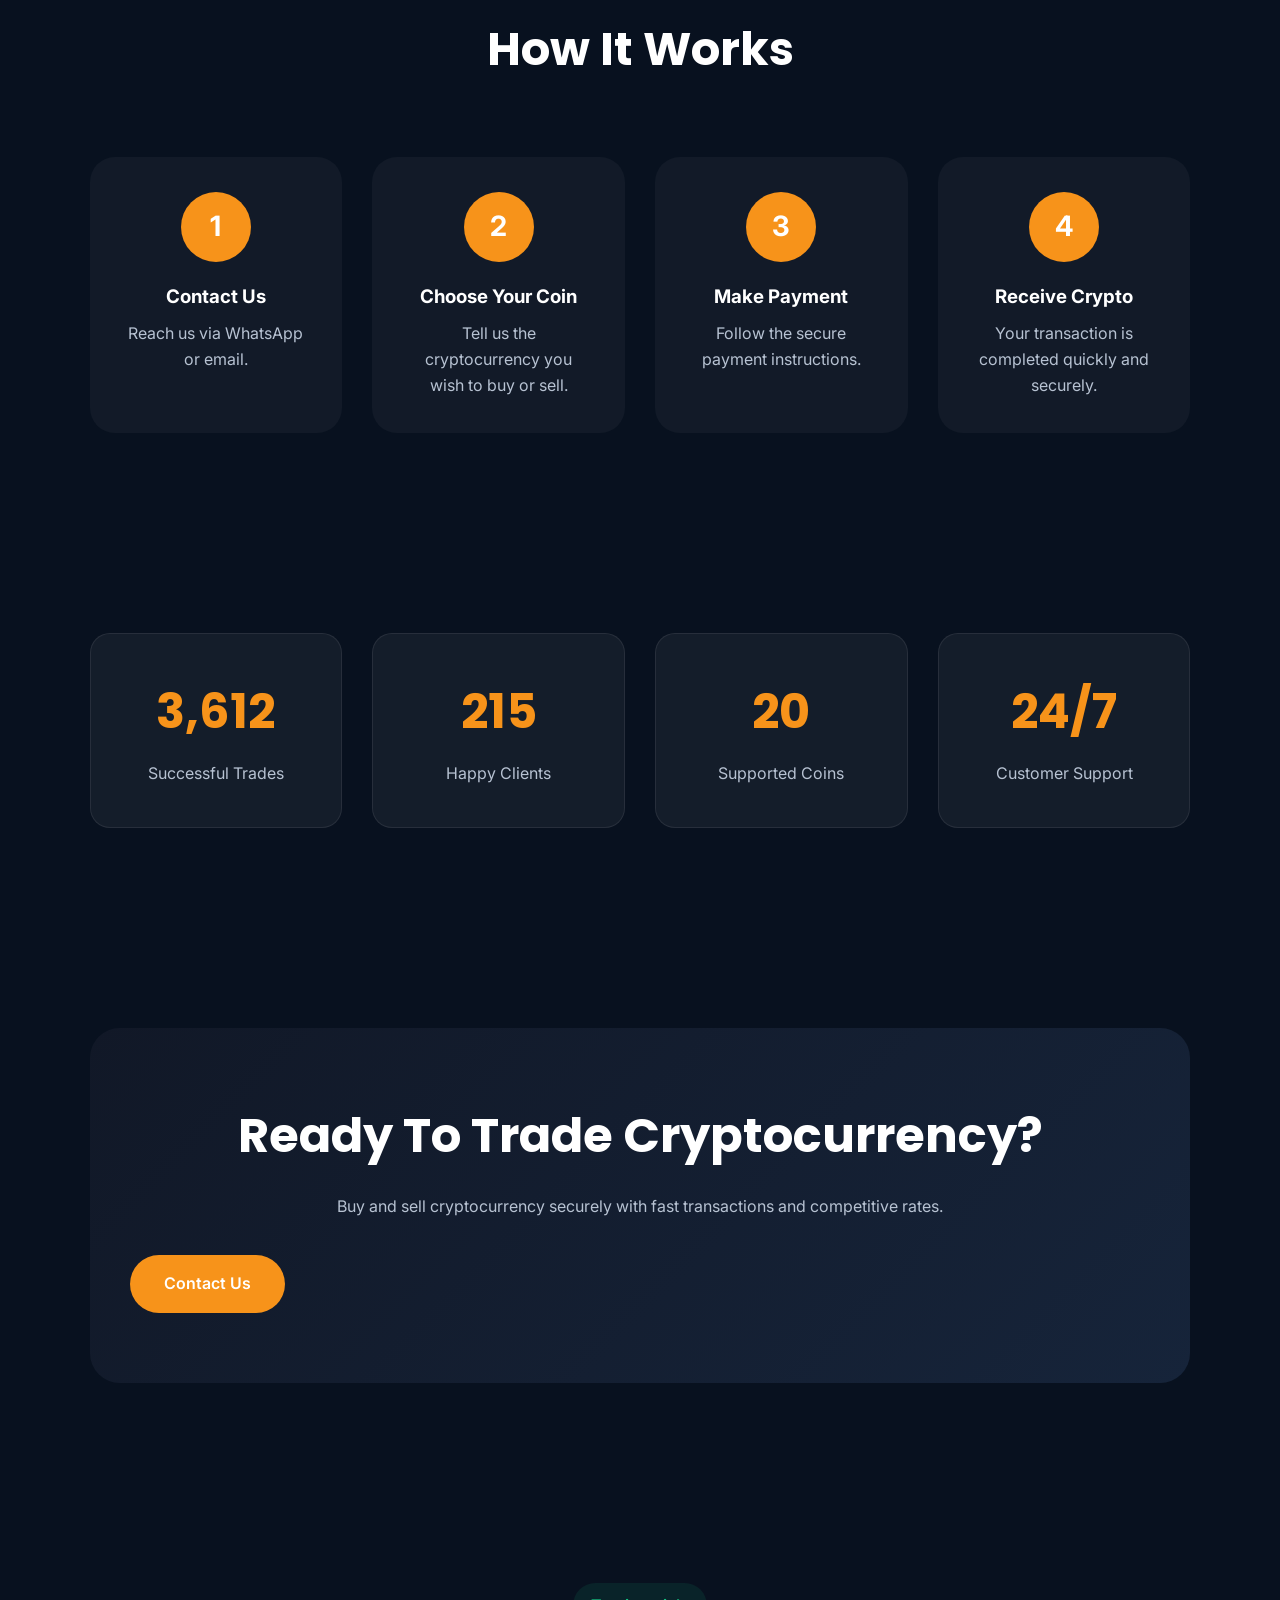
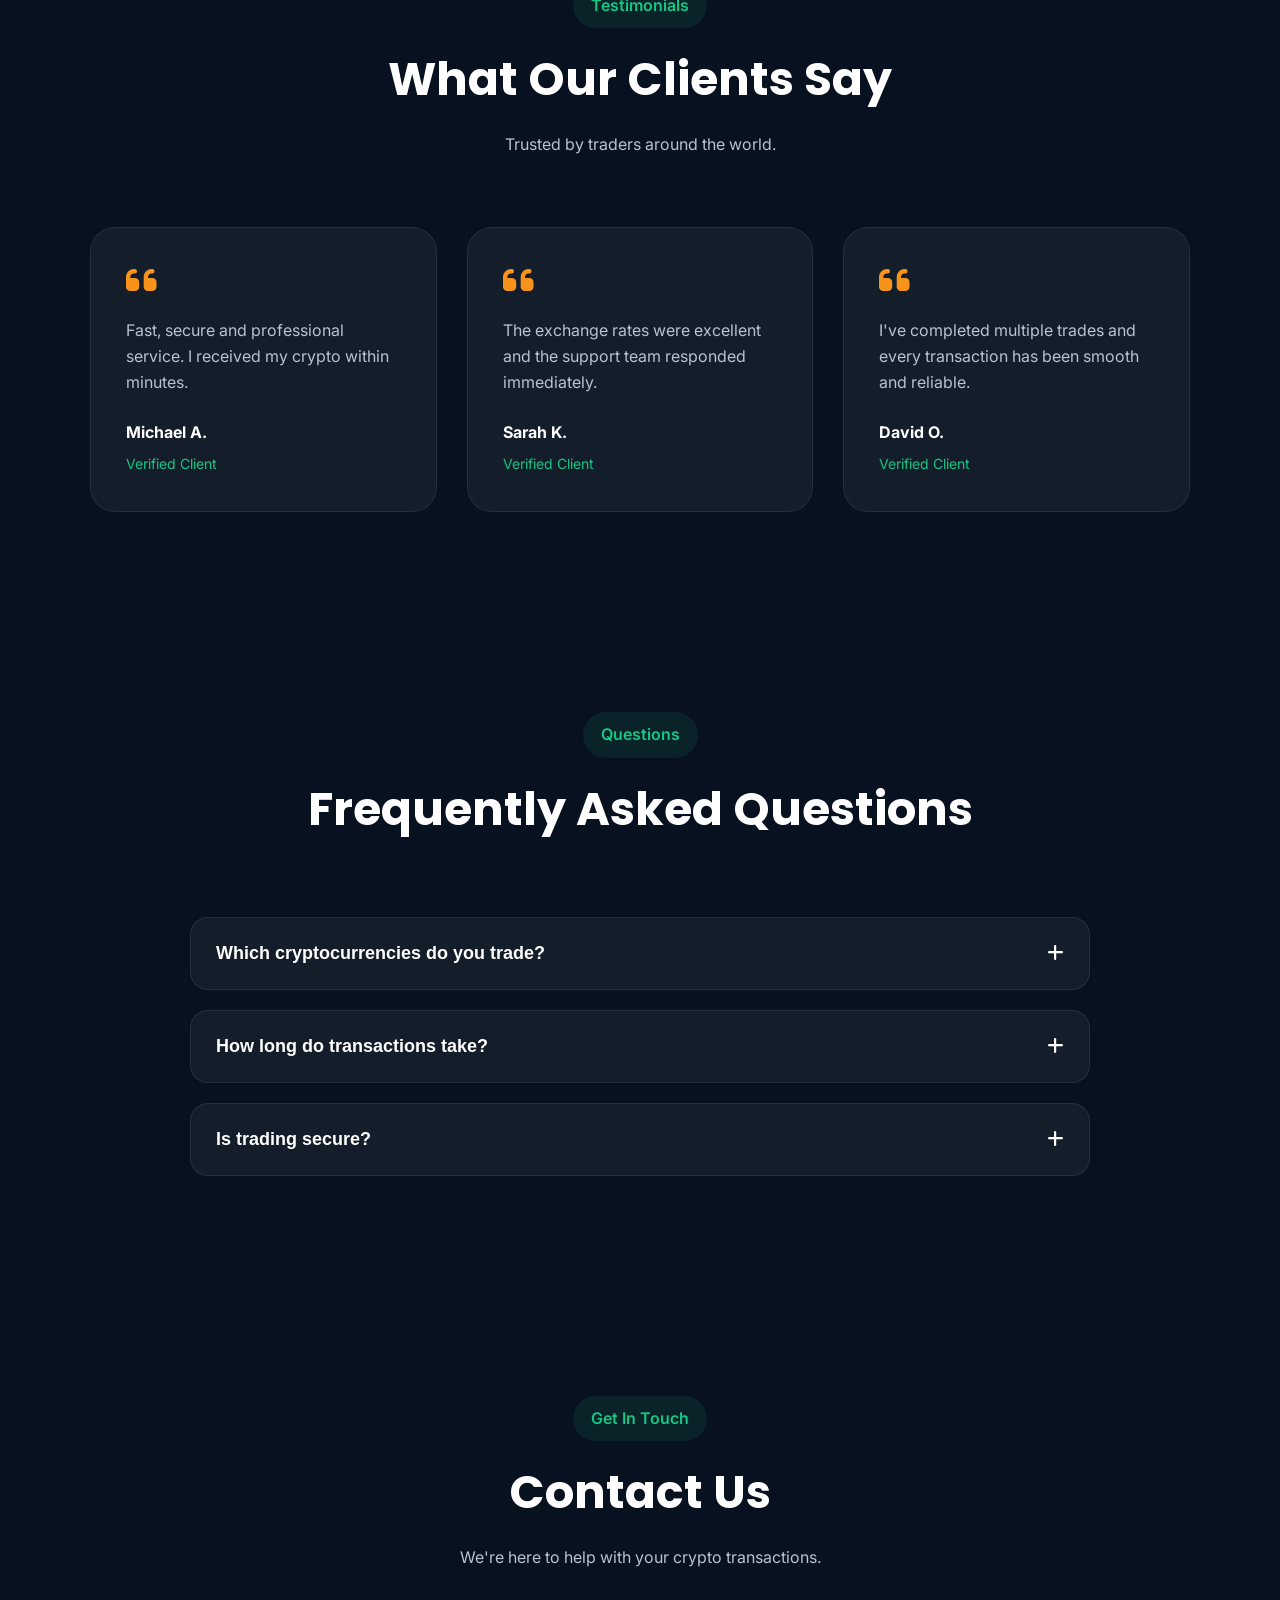
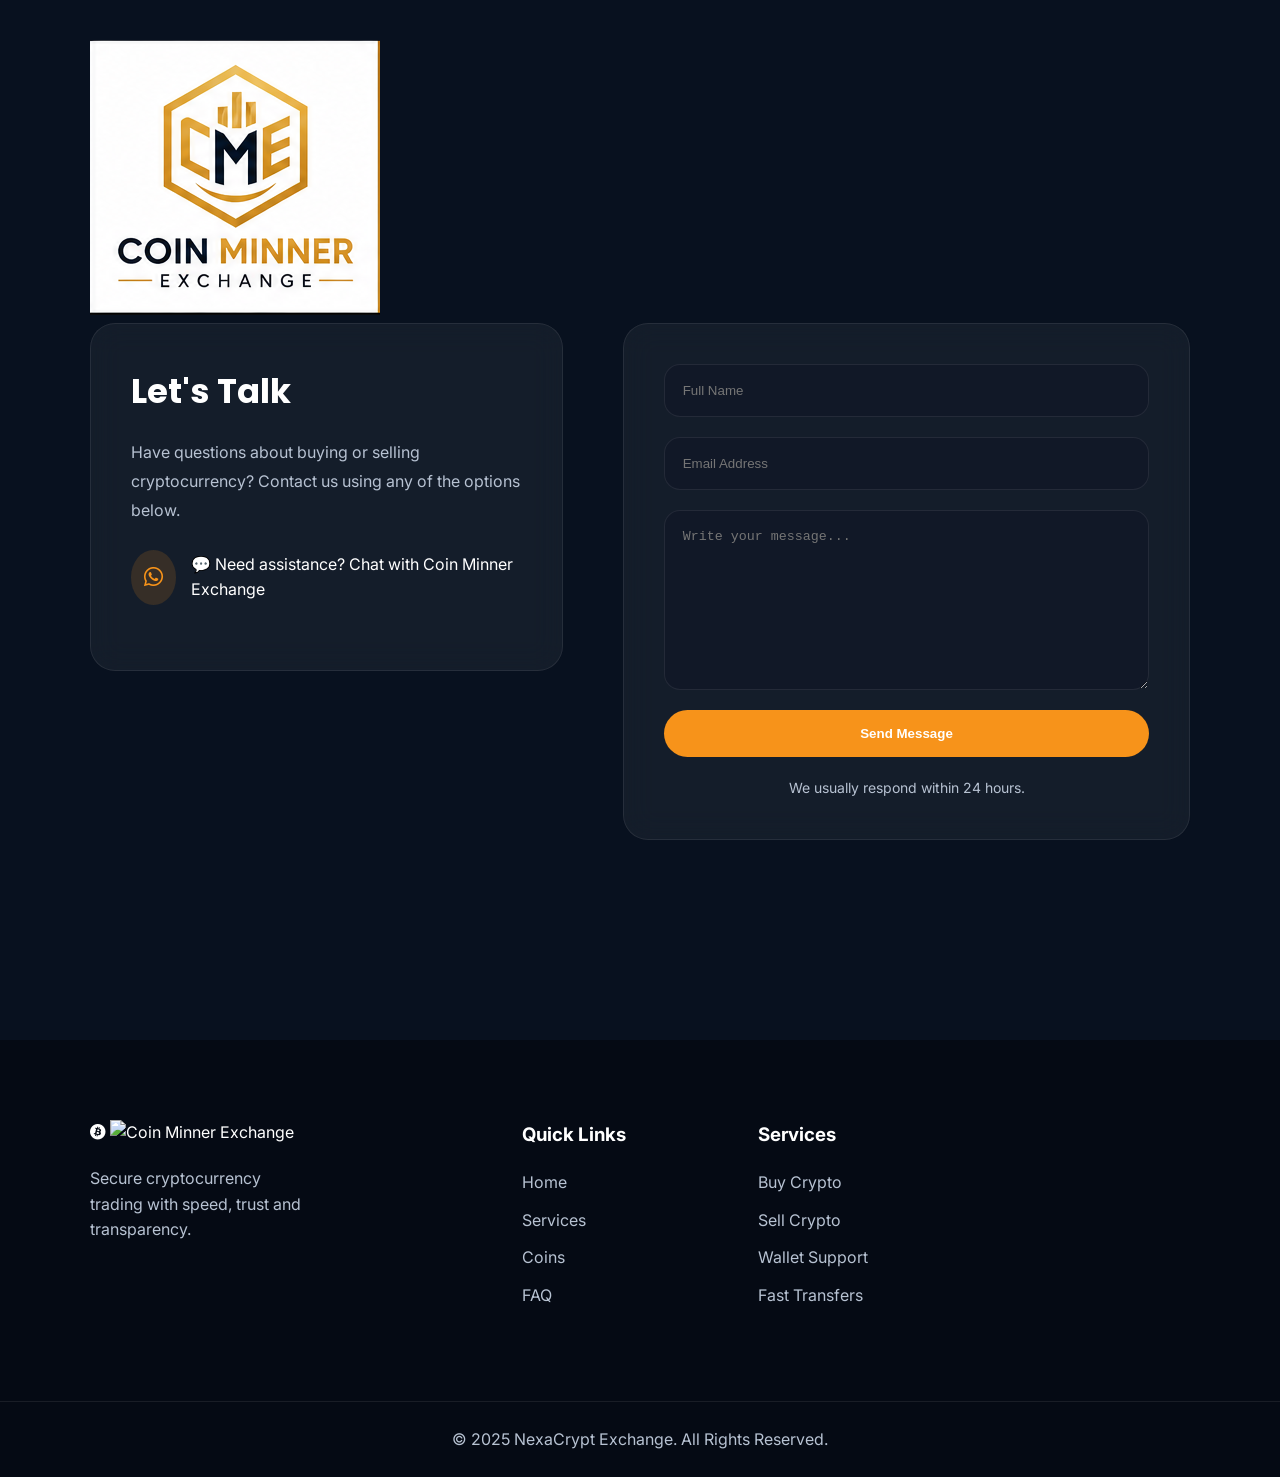
==== commit ea9ab512: "Update coin-minner-exchange.html" ====
--- a/nexa/coin-minner-exchange.html
+++ b/nexa/coin-minner-exchange.html
@@ -239,12 +239,13 @@
     </div>
 <div class="market-row">
     <span>TRC20</span>
-    <strong id="btcbr-price">Avaliable</strong>
+    <strong id="trc20-price">Avaliable</strong>
     </div>
 <div class="market-row">
     <span>ERC20</span>
-    <strong id="btcbr-price">Avaliable</strong>  
+    <strong id="erc20-price">Avaliable</strong>  
 </div>
+    </div>
     </section>
 
     <!-- SERVICES -->
@@ -434,6 +435,7 @@
                 <span>TRC20</span>
 
                 <p>Buy & Sell TRC20 instantly.</p>
+            </div>
             <div class="coin-card">
 
                 <i class="fa-brands fa-bitcoin"></i>
@@ -444,10 +446,7 @@
 
                 <p>Buy & Sell ERC20 instantly.</p>
                 
-
-            </div>
-
-        </div>
+            </div>
 
     </section>
 
--- a/nexa/style.css
+++ b/nexa/style.css
@@ -86,6 +86,13 @@
 z-index:99999;
 
 }
+#preloader img{
+
+width:180px;
+
+animation:pulseLogo 2s infinite;
+
+}
 
 .loader{
 
@@ -152,15 +159,41 @@
 
 align-items:center;
 
-gap:12px;
-
-font-size:30px;
-
-font-weight:700;
-
-font-family:'Poppins',sans-serif;
-
-color:var(--primary);
+}
+
+.logo a{
+
+display:flex;
+
+align-items:center;
+
+text-decoration:none;
+
+}
+
+.logo-image{
+
+width:220px;
+
+height:auto;
+
+display:block;
+
+transition:.35s;
+
+}
+@media(max-width:768px){
+
+.logo-image{
+
+width:160px;
+
+}
+
+}
+.logo-image:hover{
+
+transform:scale(1.03);
 
 }
 
@@ -1206,6 +1239,13 @@
     gap:40px;
 
 }
+.footer-logo{
+
+width:220px;
+
+margin-bottom:20px;
+
+}
 
 .footer-logo h2{
 
@@ -1554,4 +1594,32 @@
 
 }
 
-}+}
+
+@keyframes pulseLogo{
+
+0%{
+
+transform:scale(.95);
+
+opacity:.7;
+
+}
+
+50%{
+
+transform:scale(1);
+
+opacity:1;
+
+}
+
+100%{
+
+transform:scale(.95);
+
+opacity:.7;
+
+}
+
+}
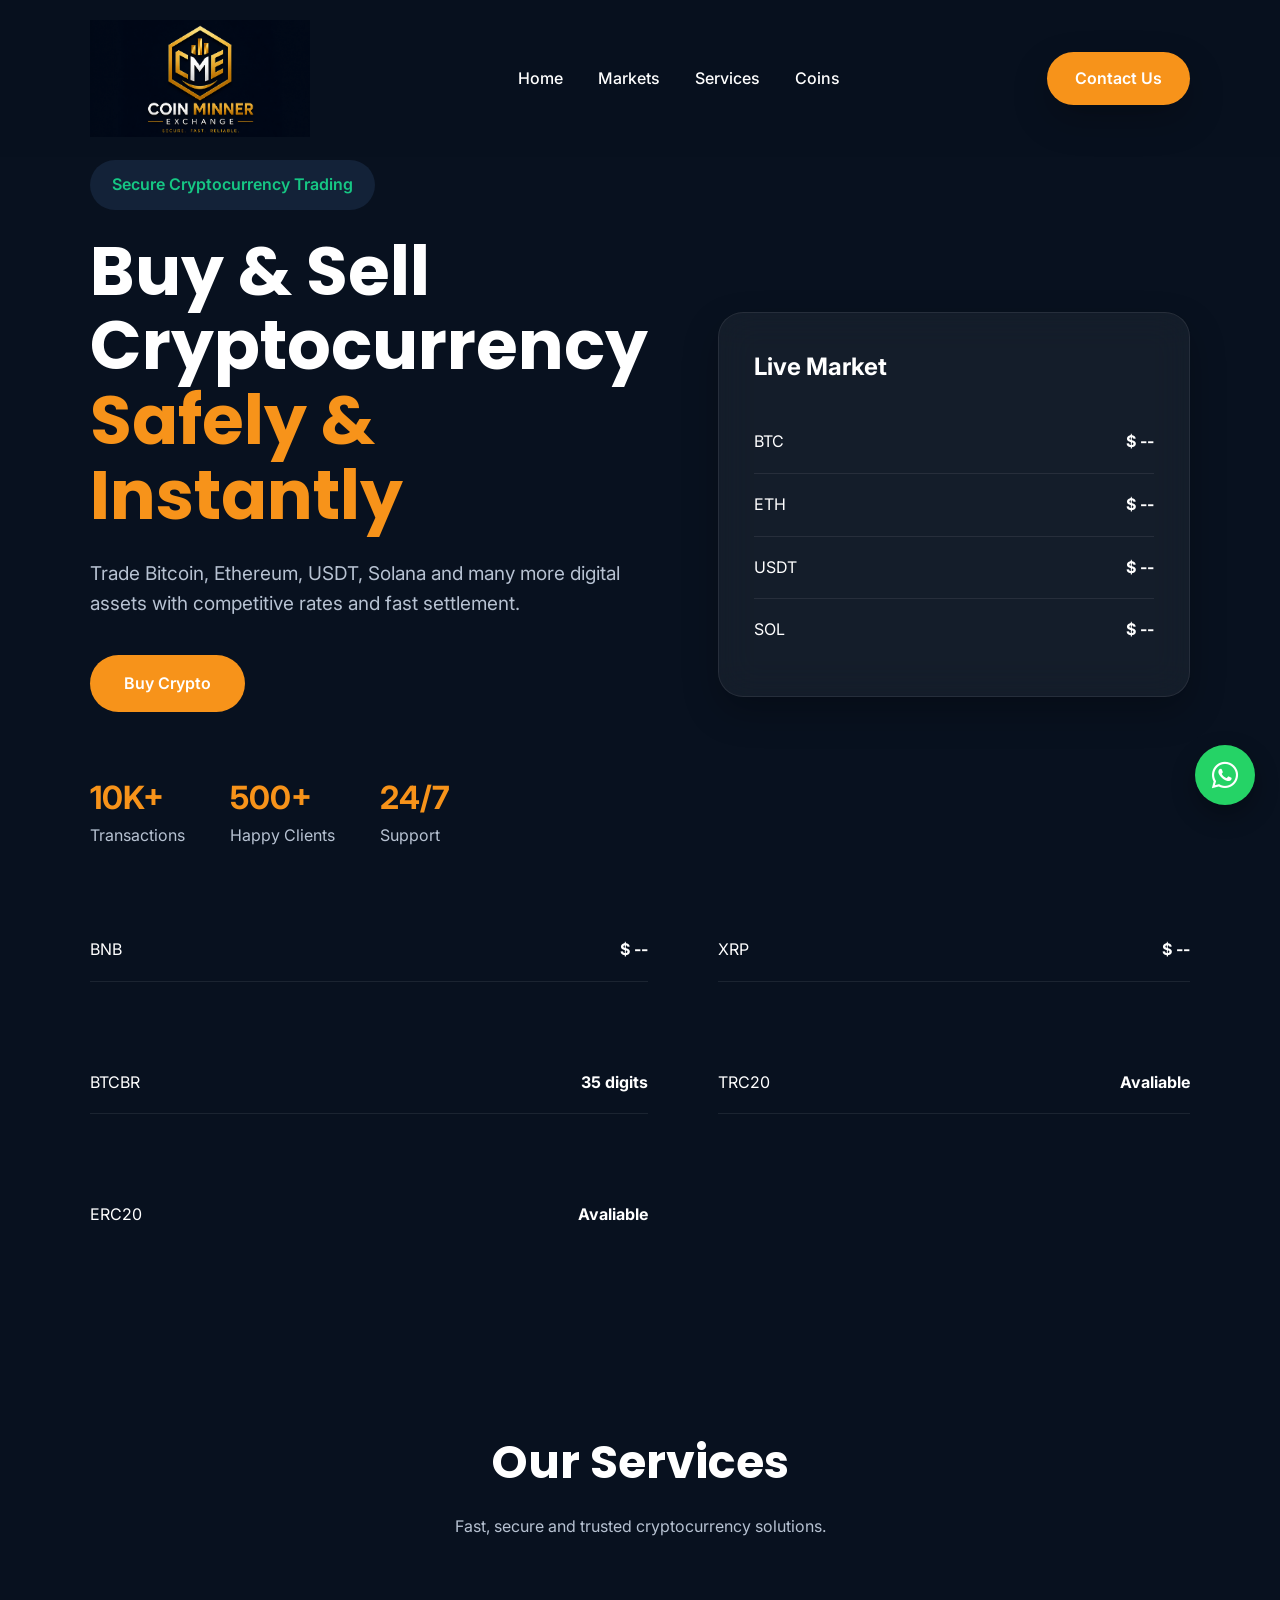
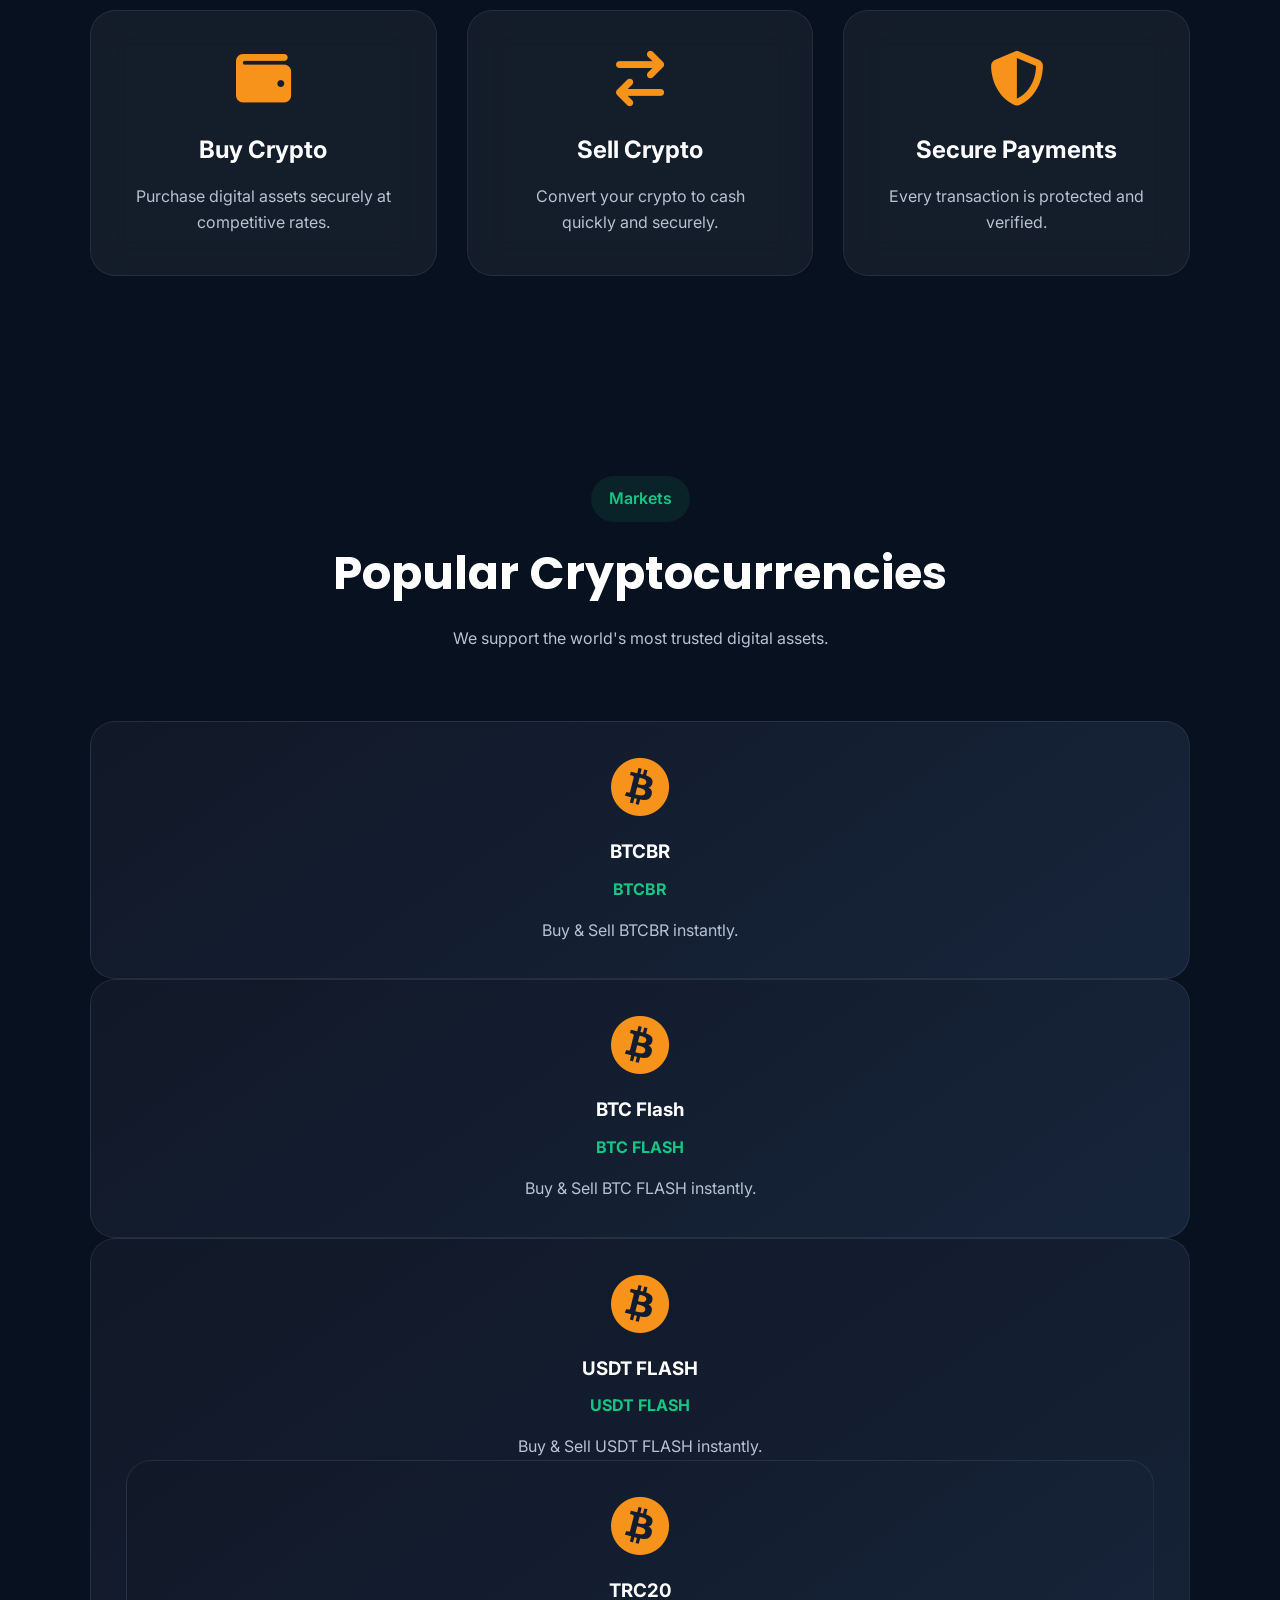
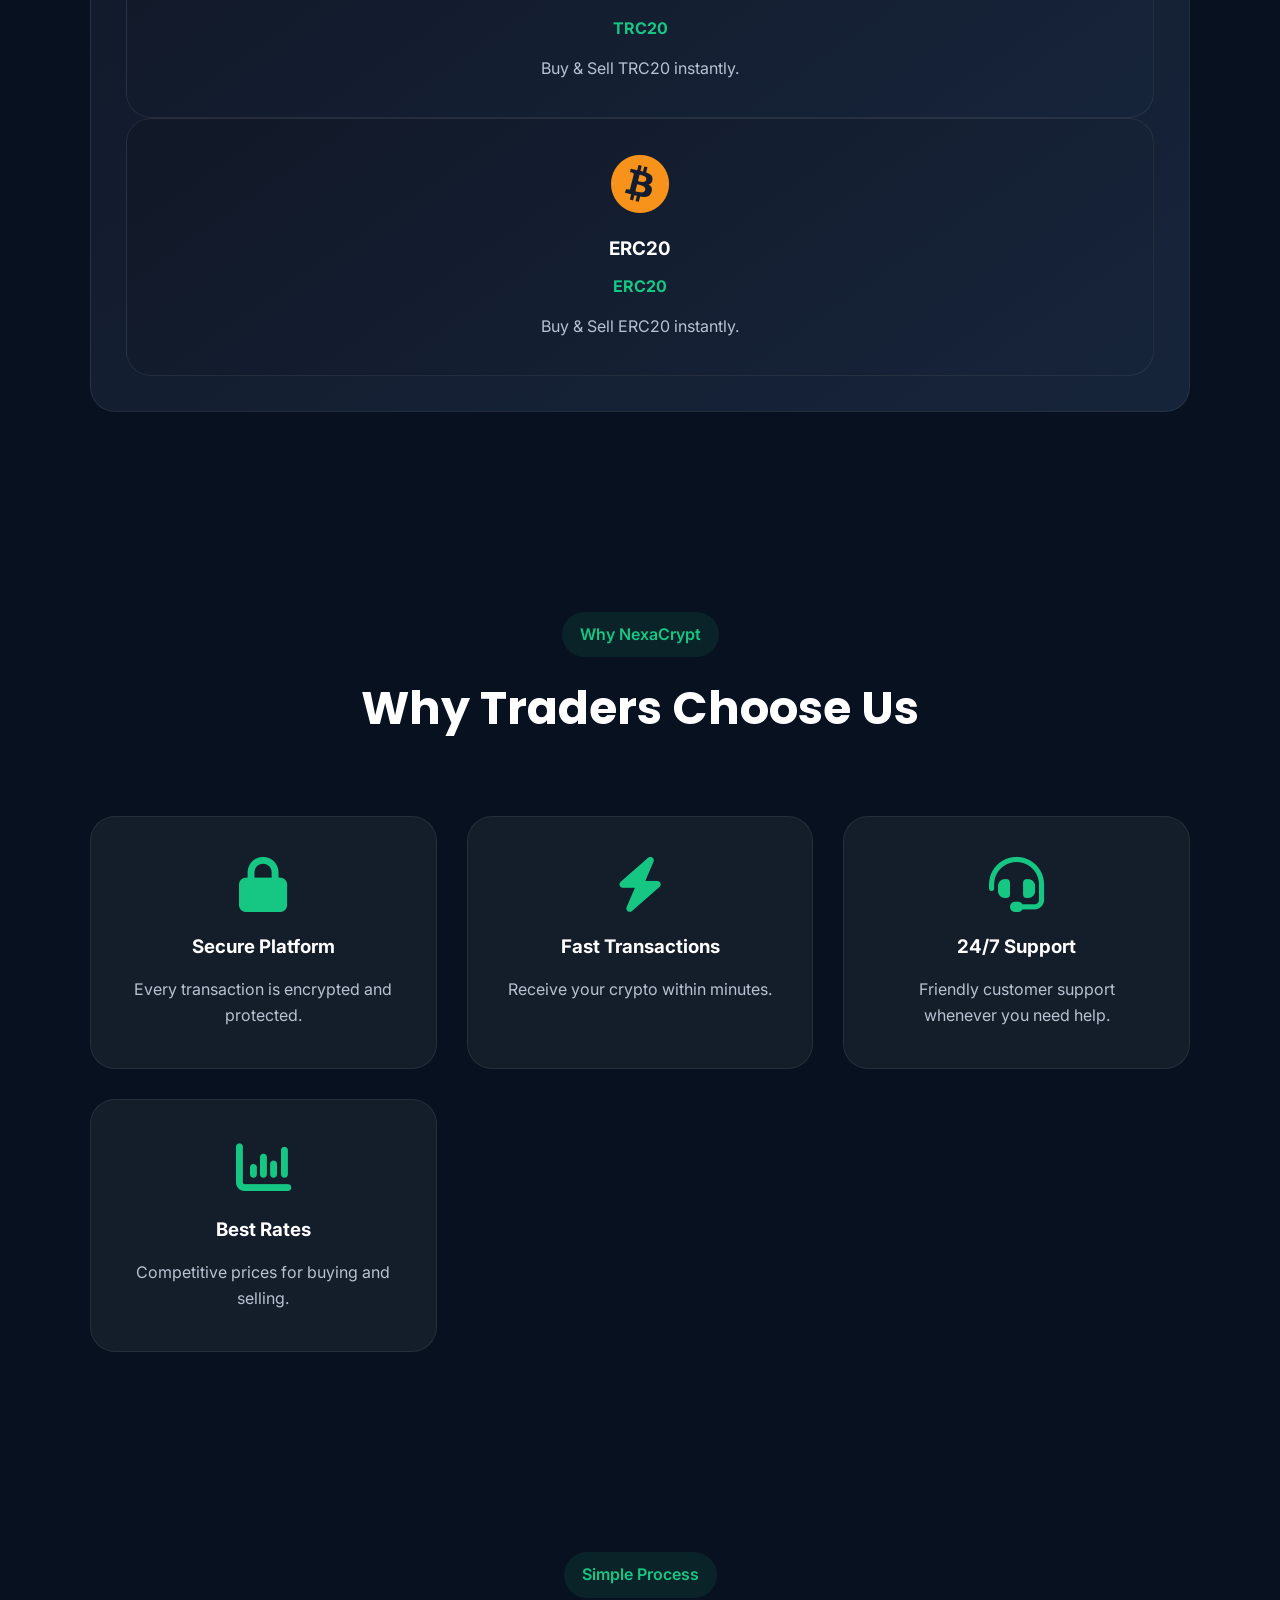
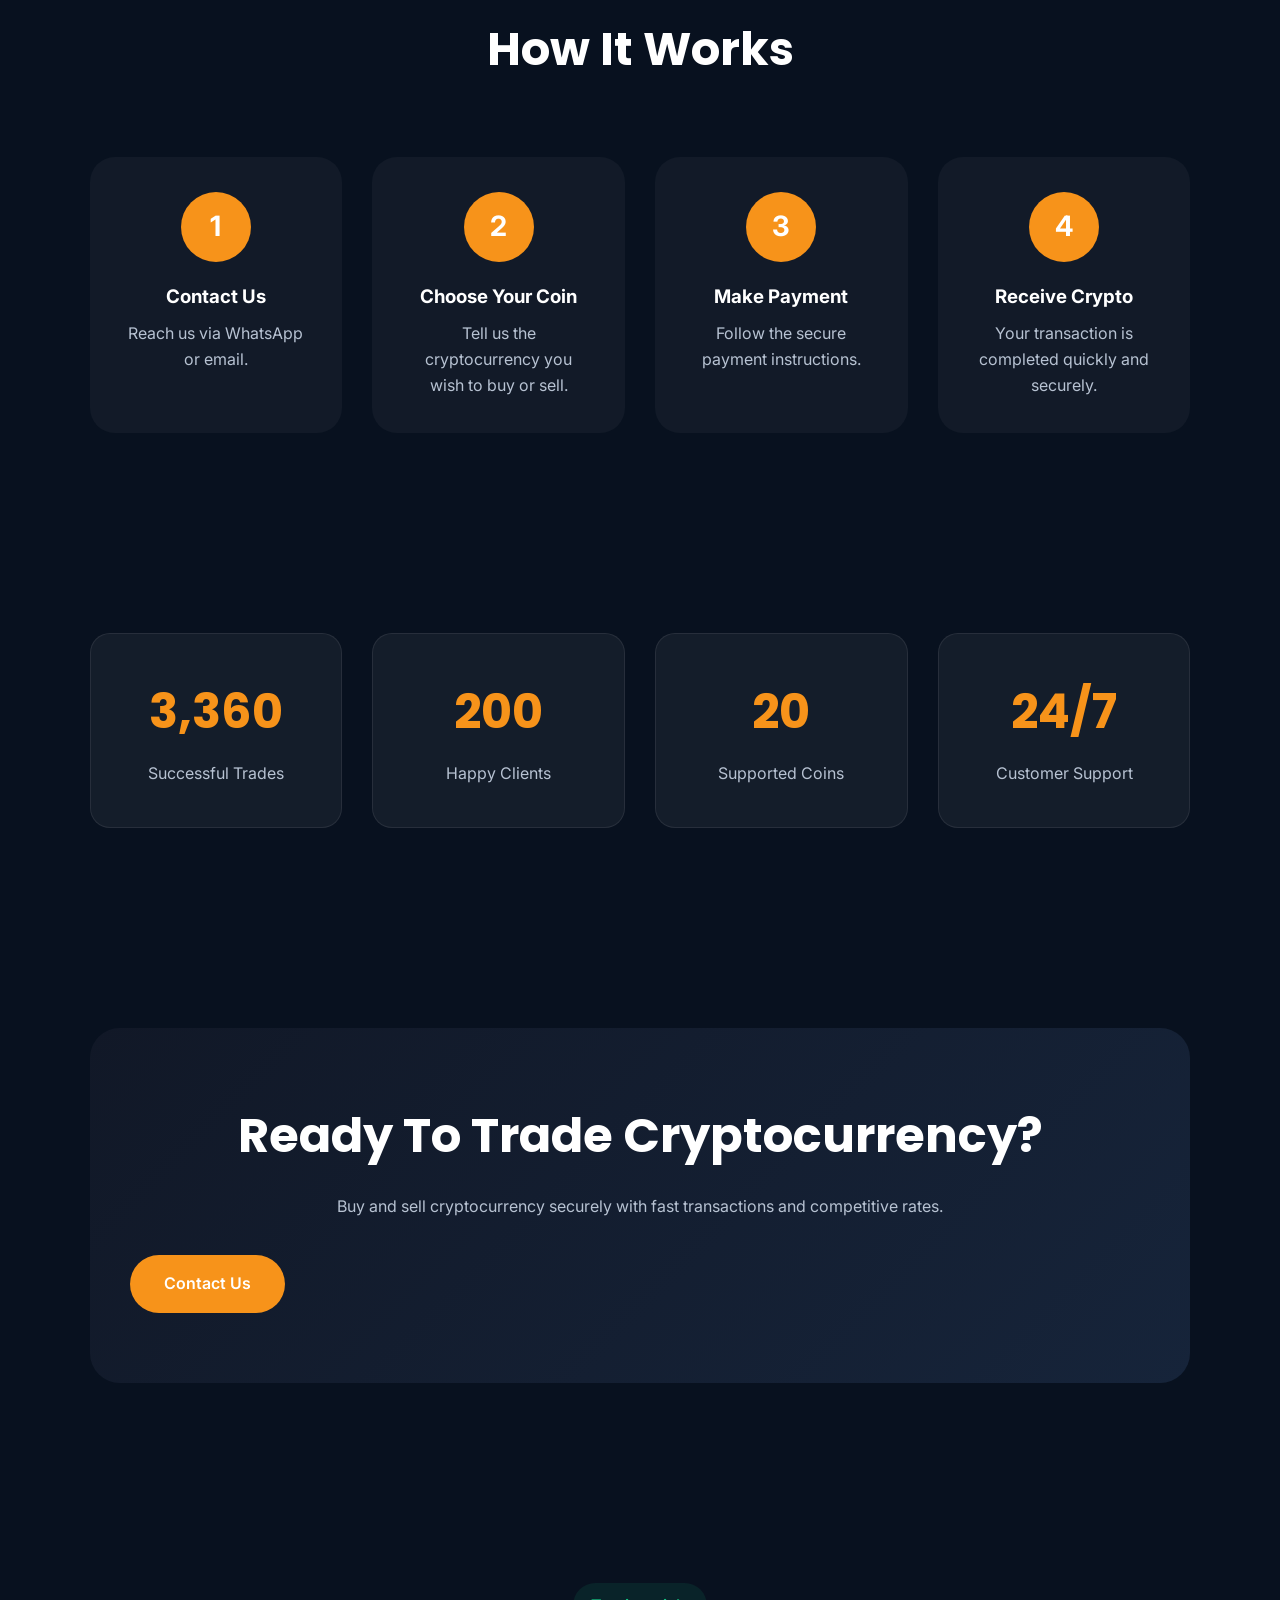
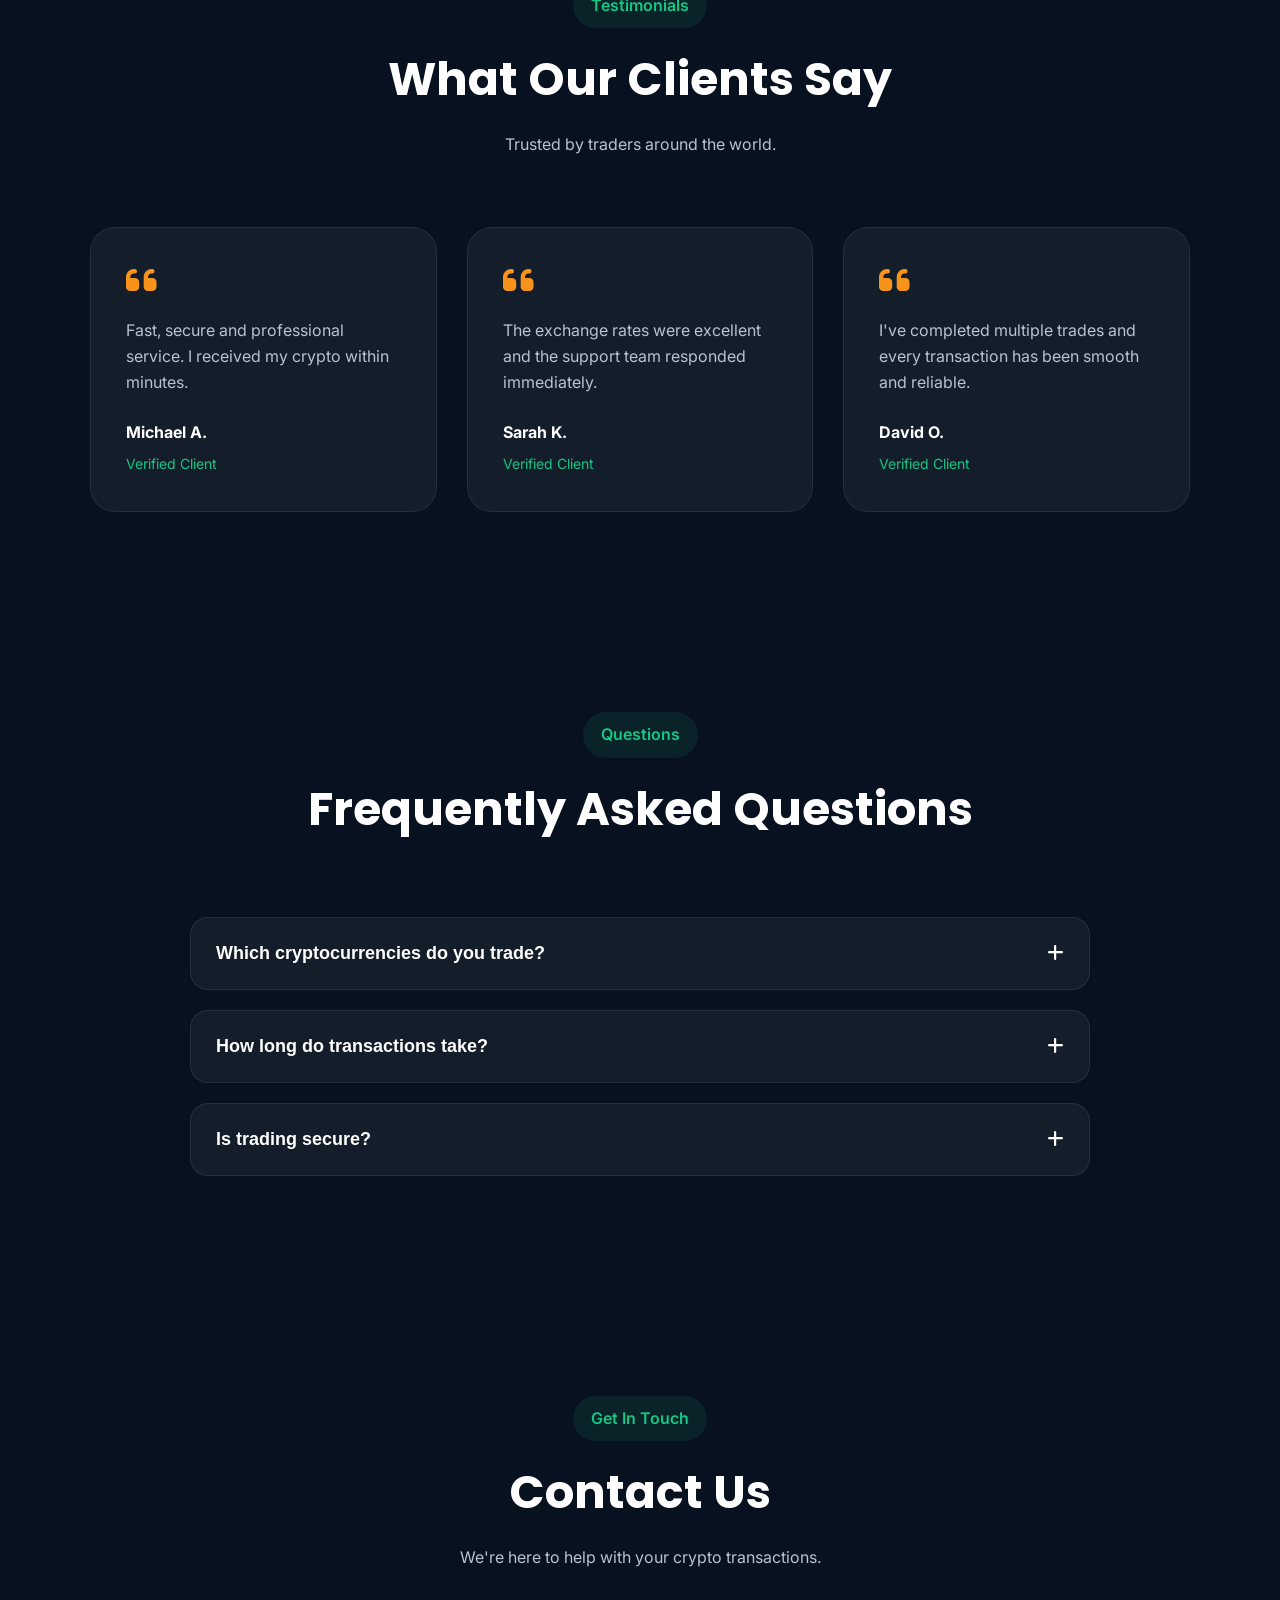
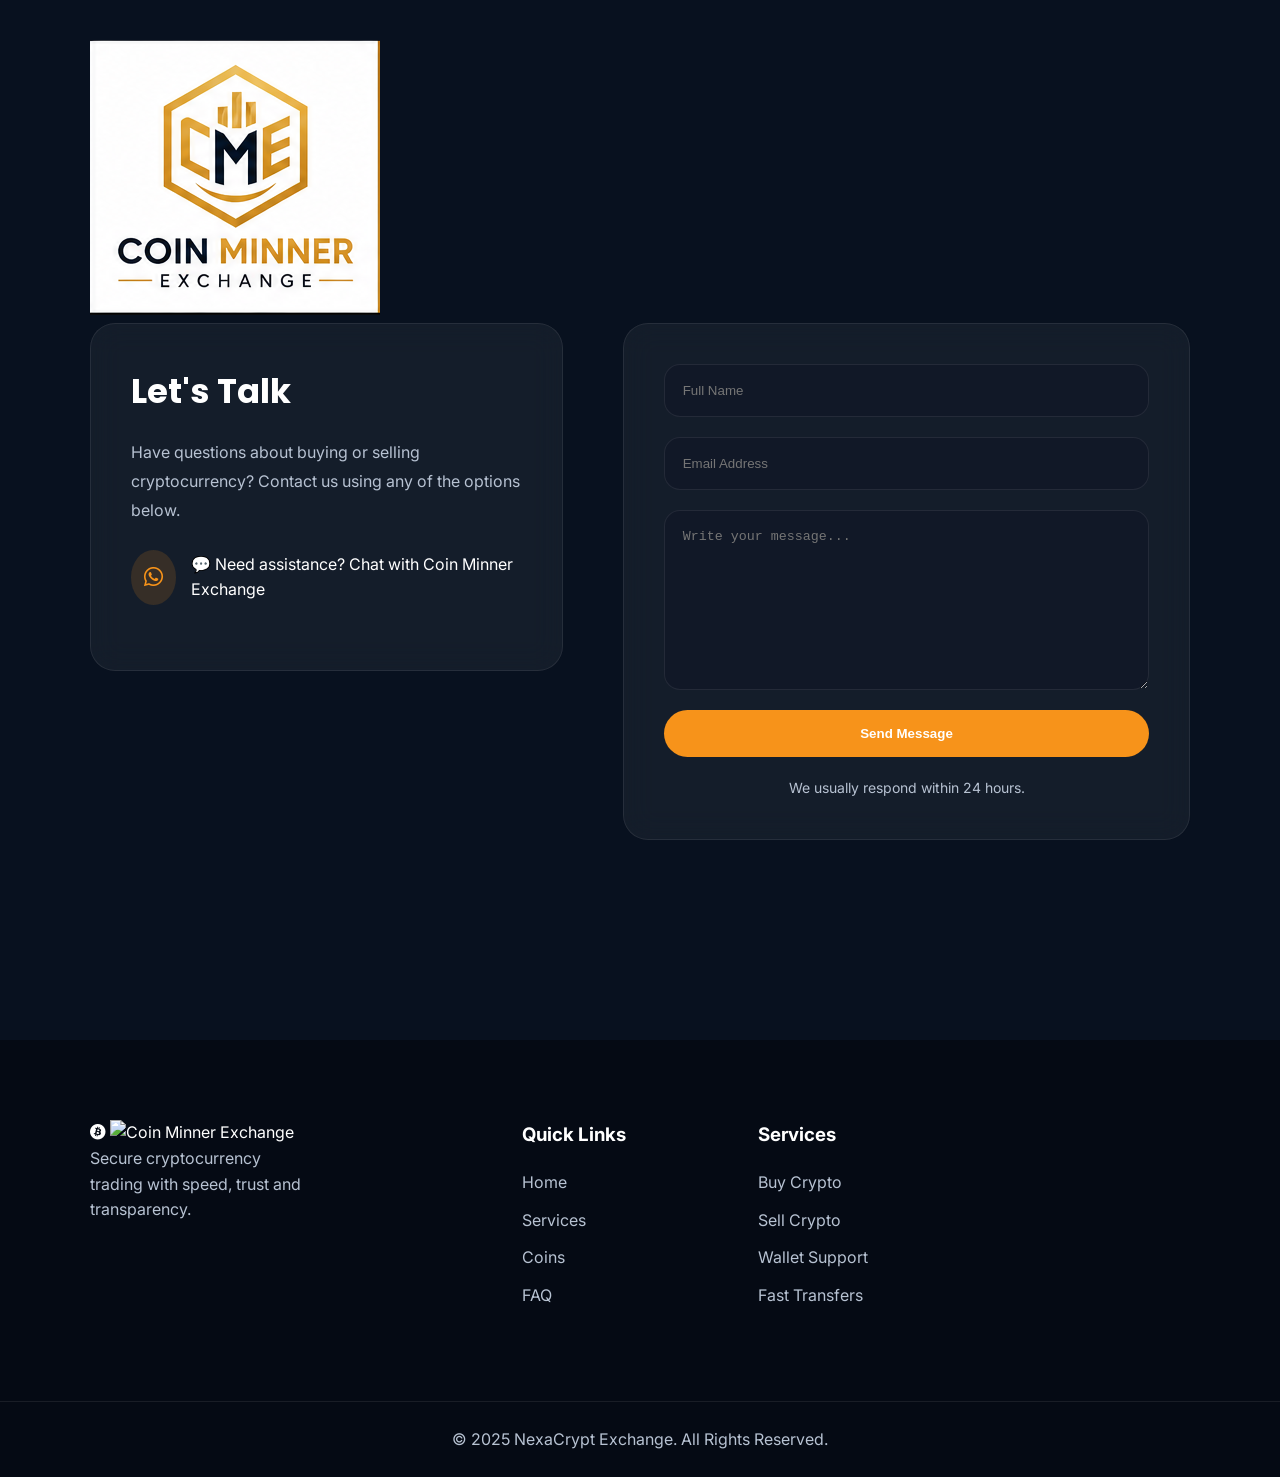
==== commit 75f94729: "Update coin-minner-exchange.html" ====
--- a/nexa/coin-minner-exchange.html
+++ b/nexa/coin-minner-exchange.html
@@ -914,7 +914,7 @@
                 <i class="fa-brands fa-bitcoin"></i>
 
                 <img src="assets/logo/logo-white.png"
-     class="footer-logo"
+     class="favicon-small.png"
      alt="Coin Minner Exchange">
 
                 <p>
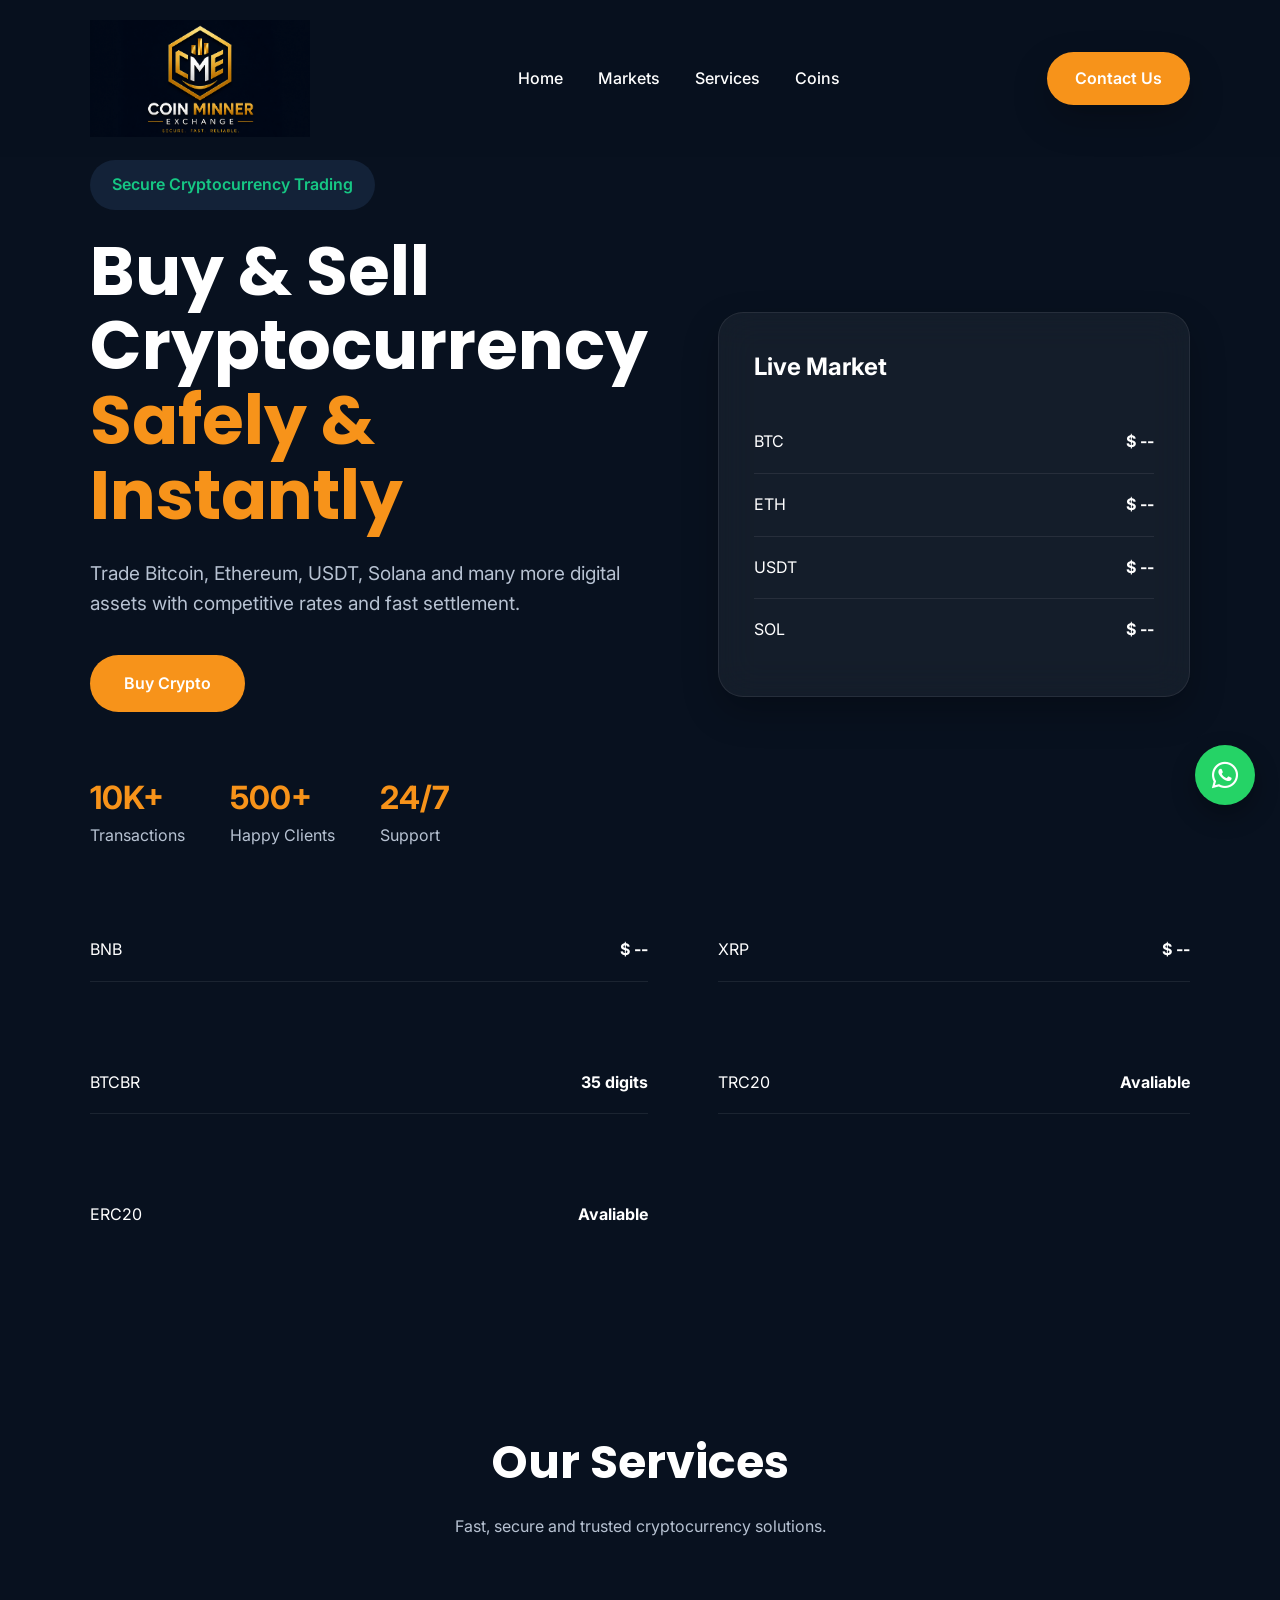
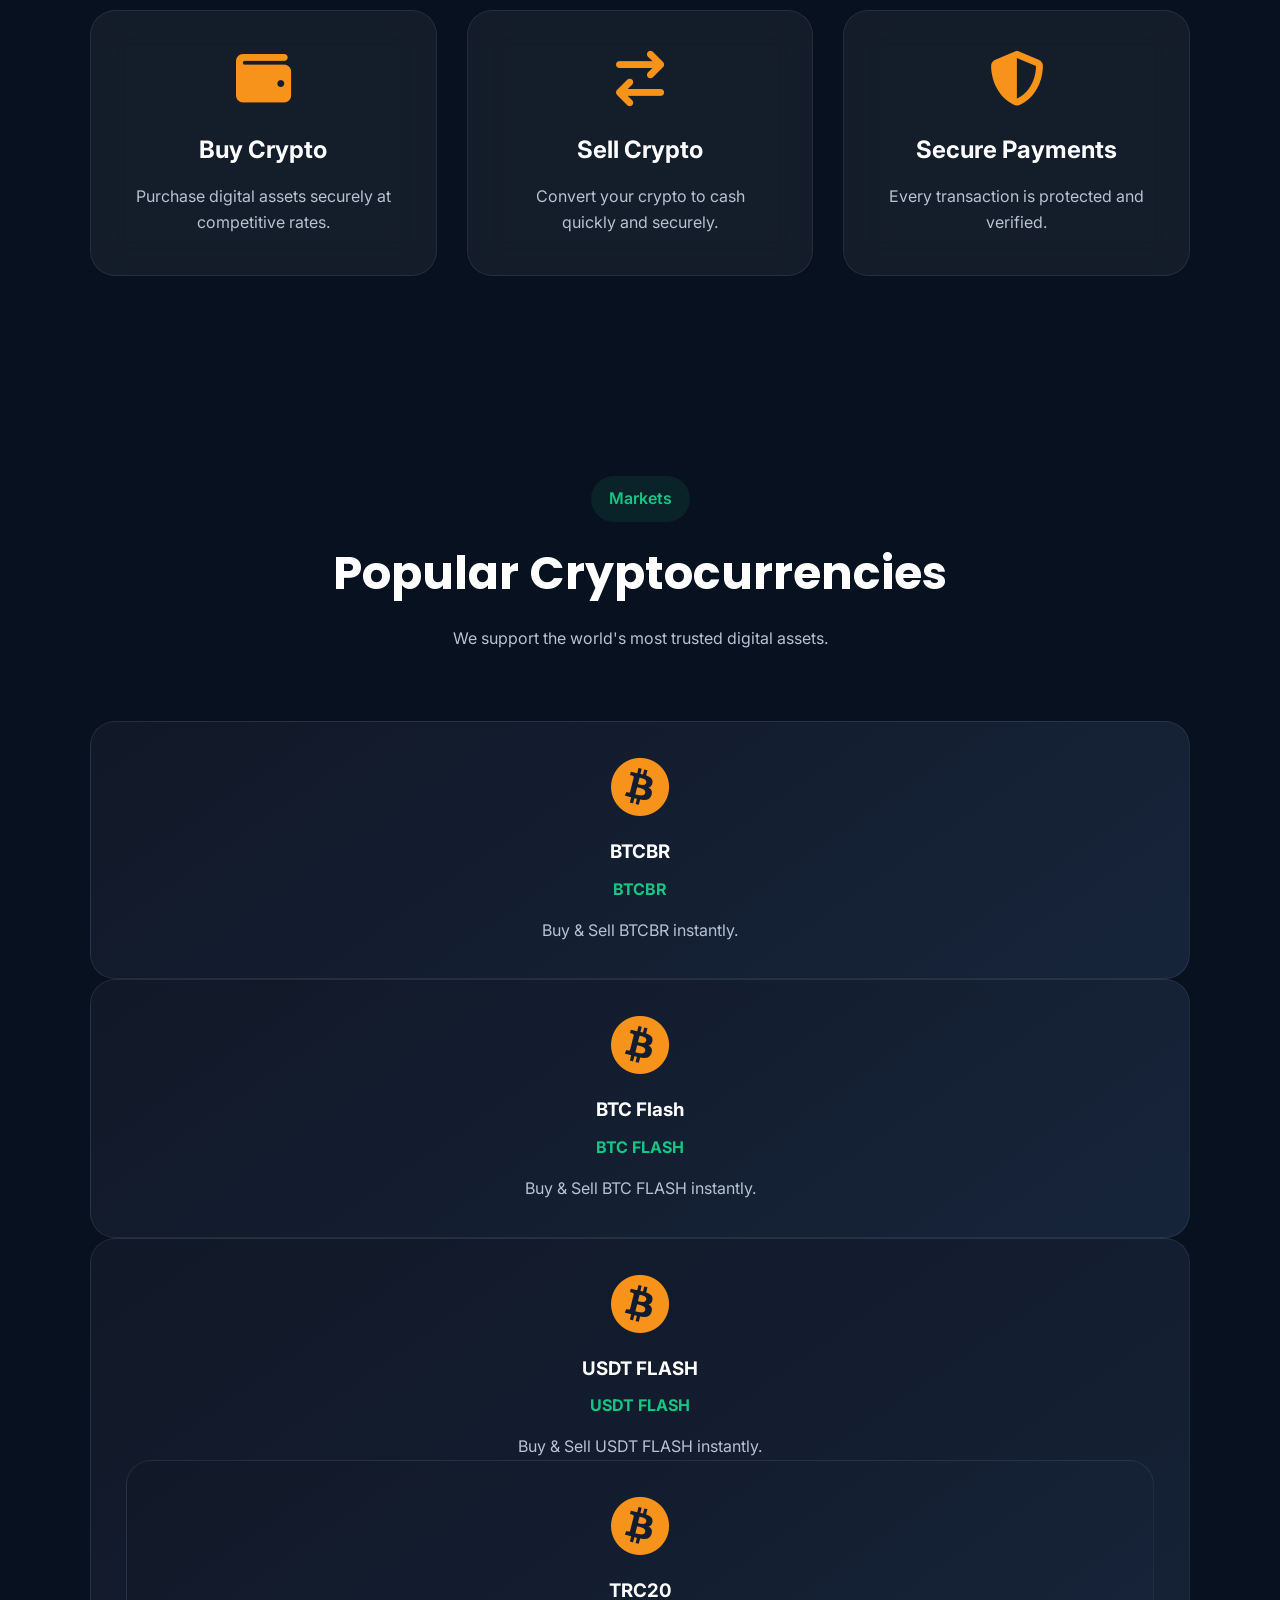
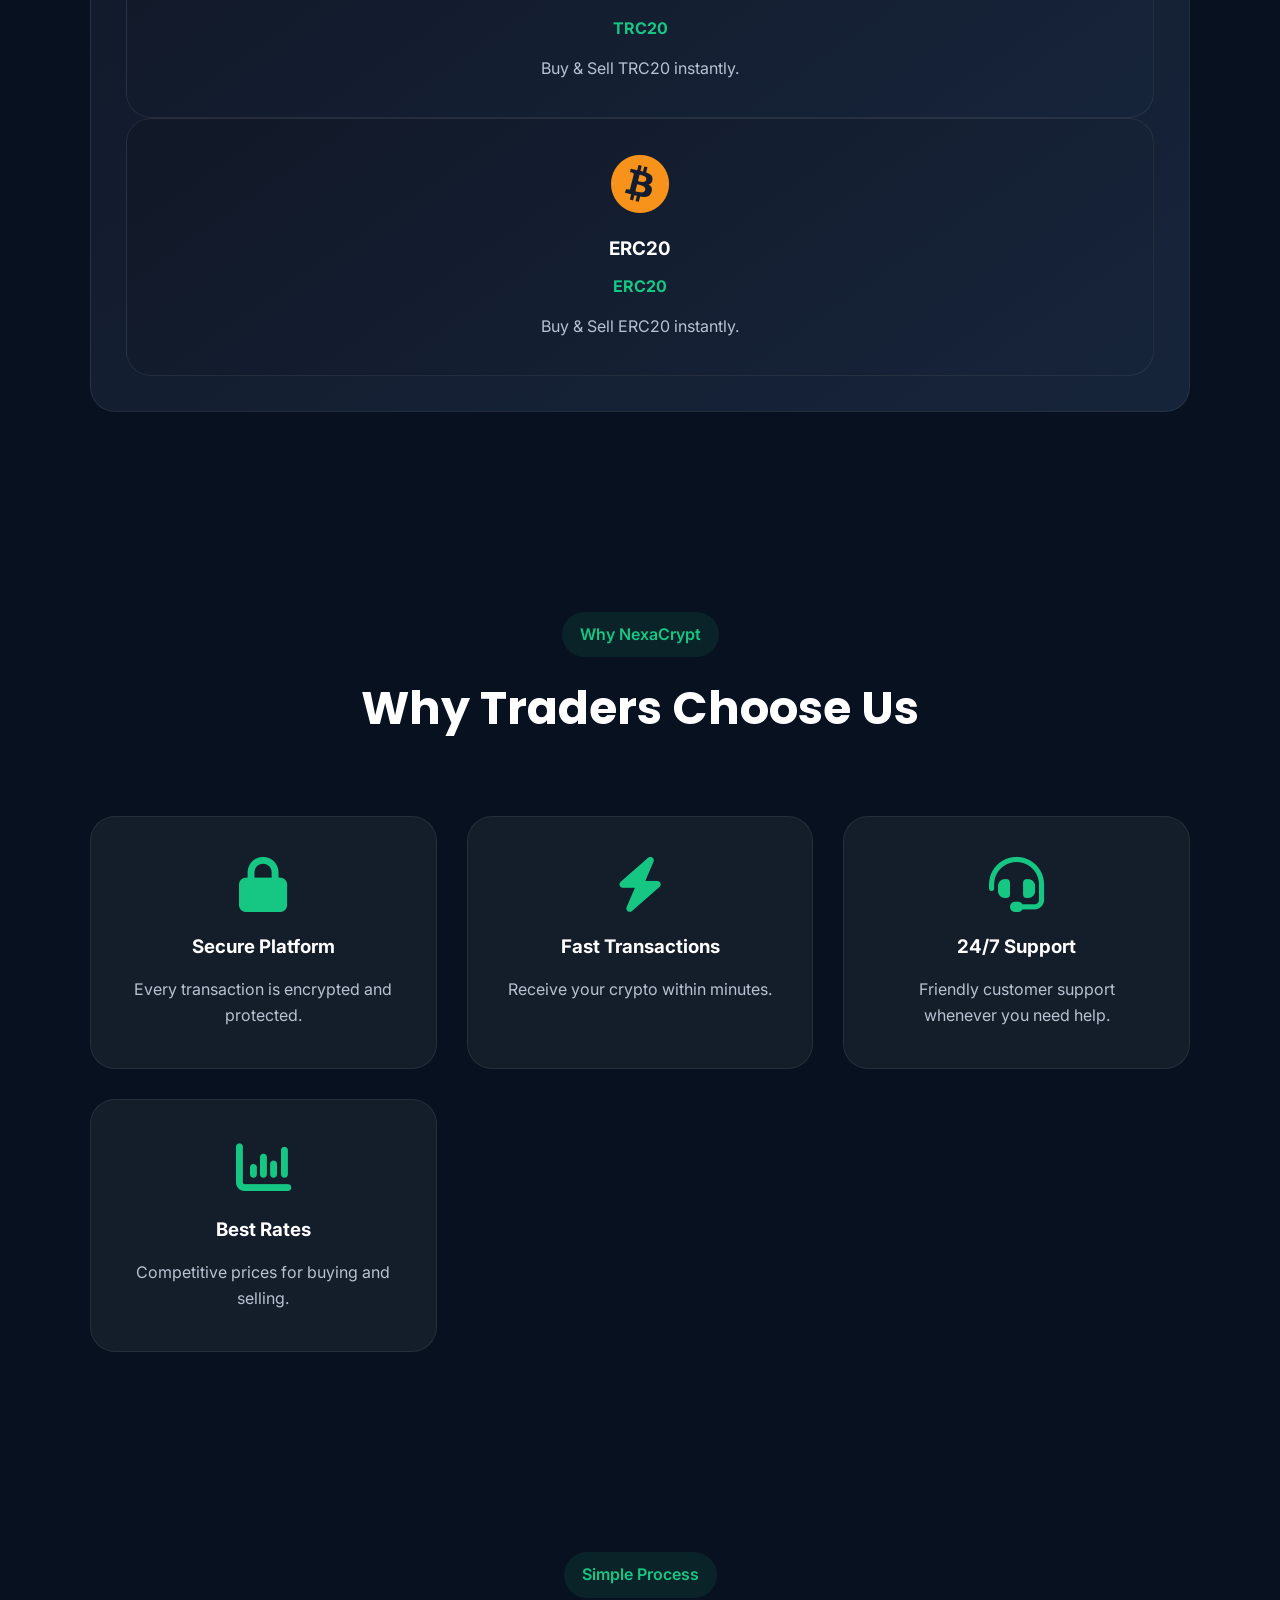
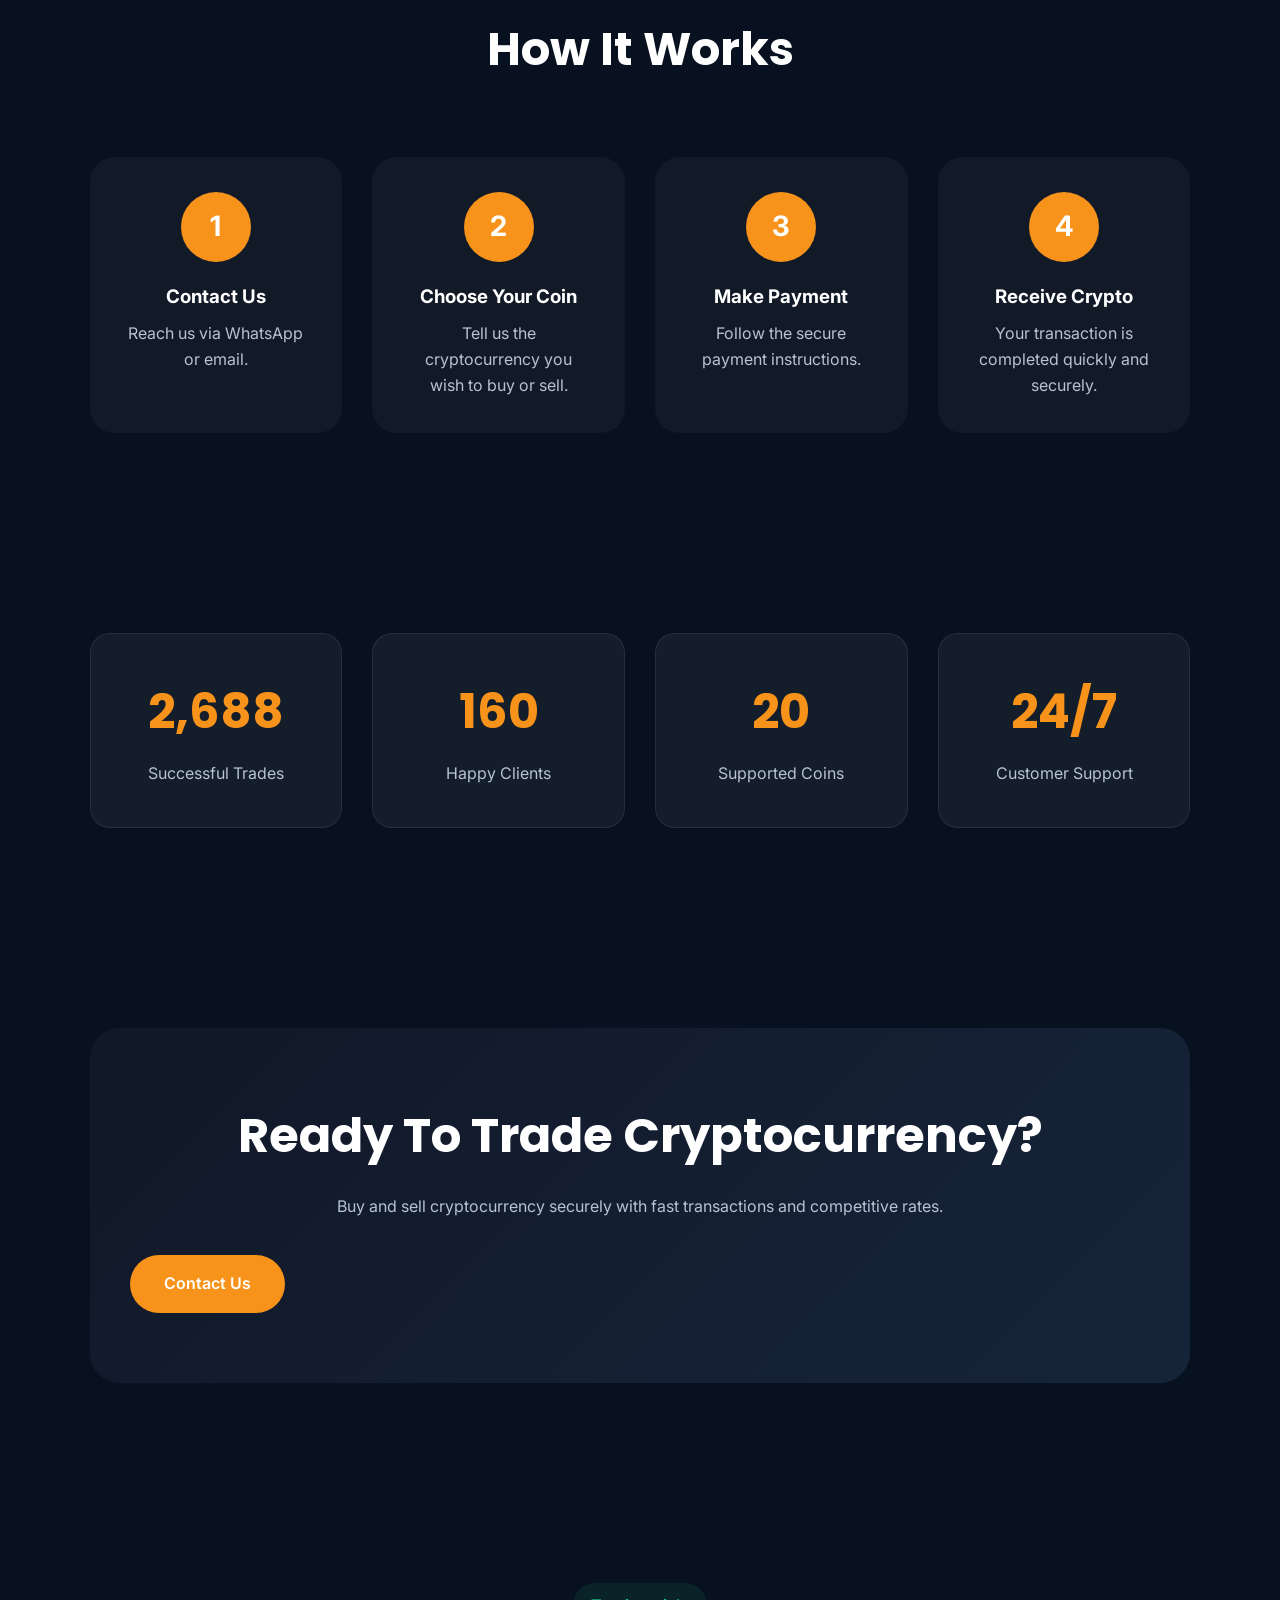
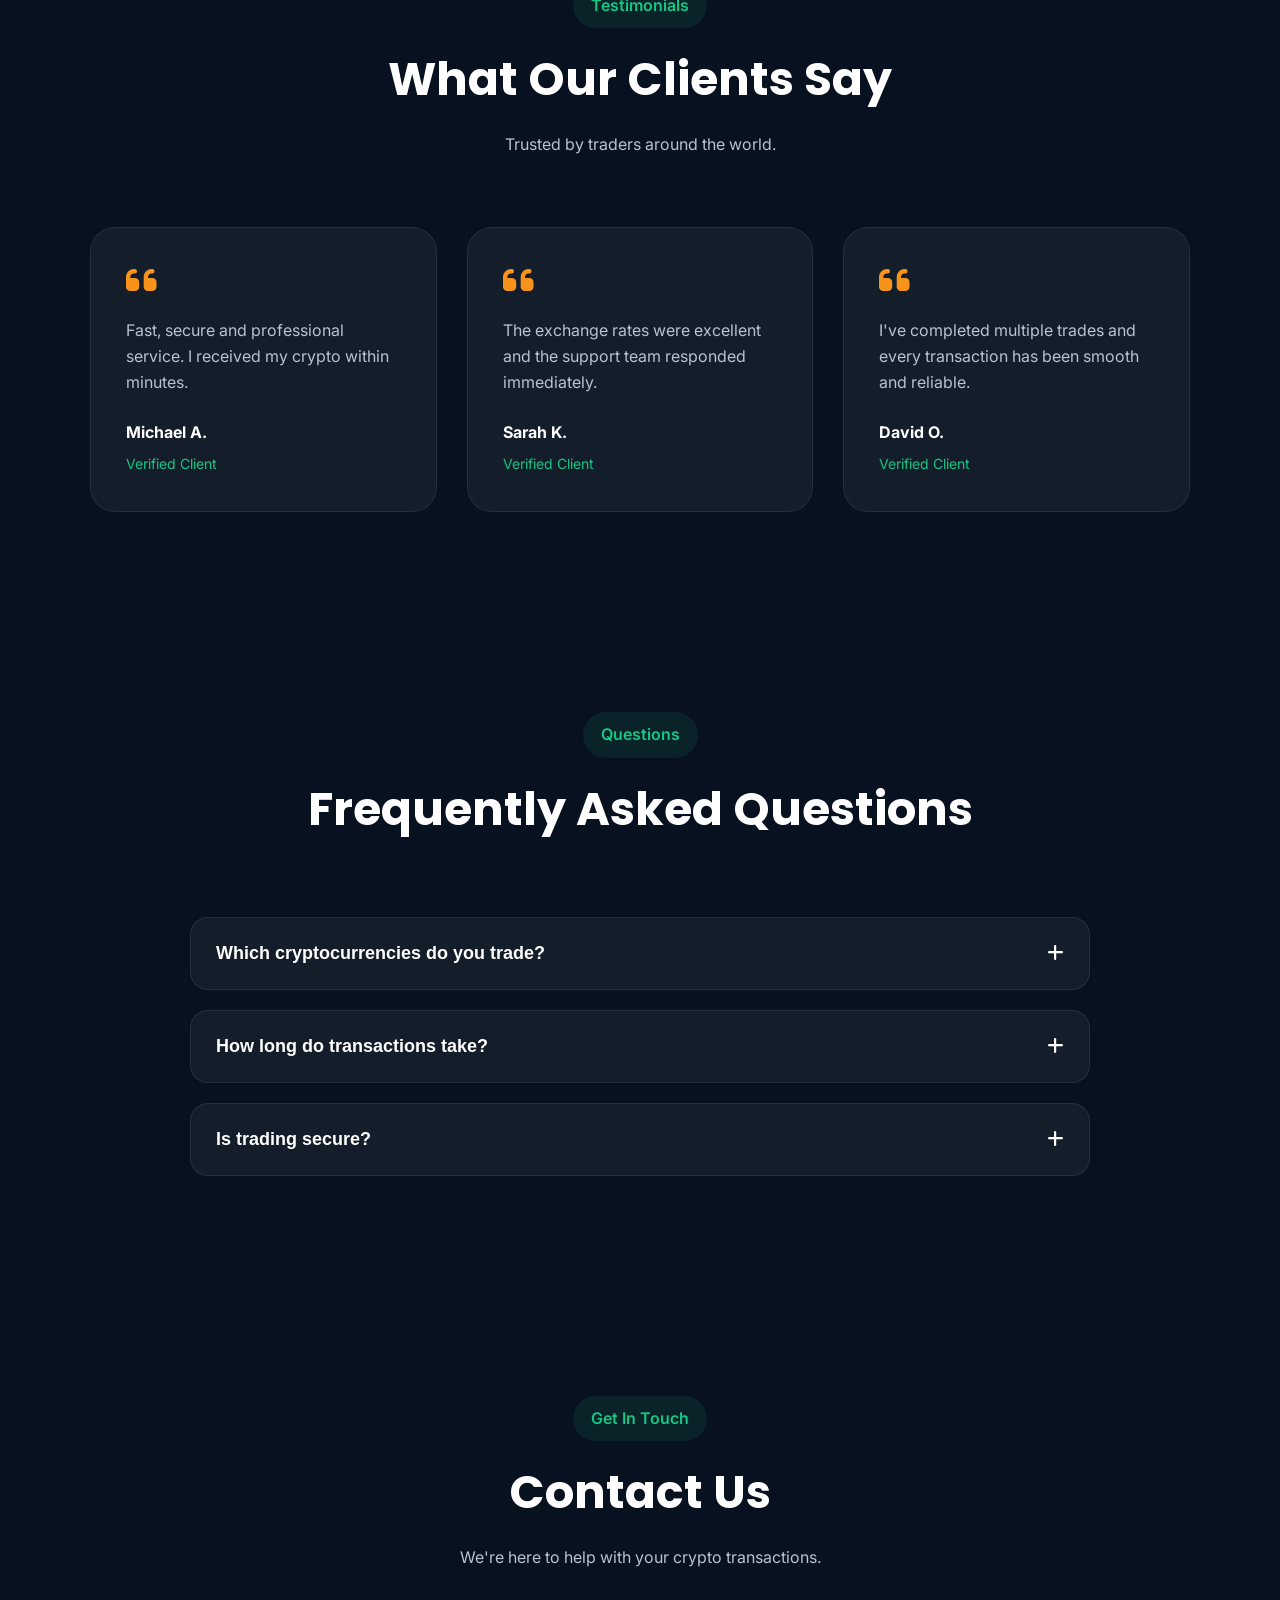
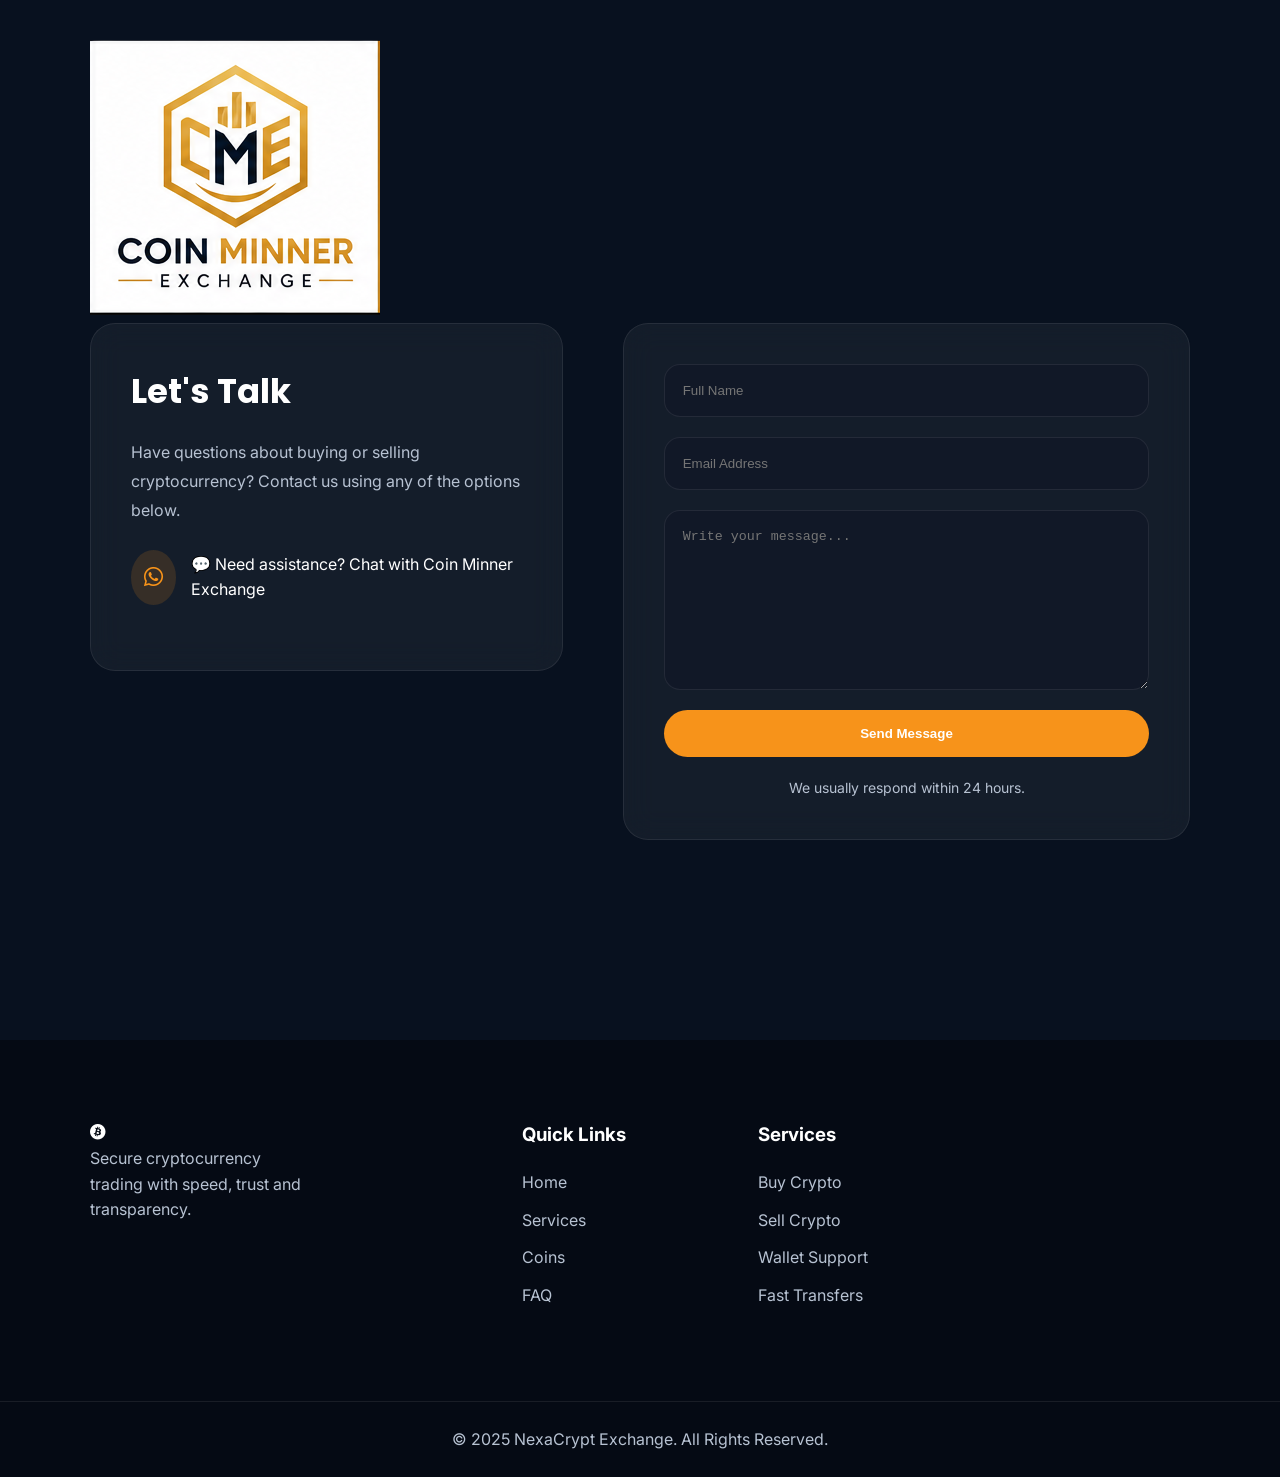
==== commit 67b74467: "Update coin-minner-exchange.html" ====
--- a/nexa/coin-minner-exchange.html
+++ b/nexa/coin-minner-exchange.html
@@ -913,10 +913,6 @@
 
                 <i class="fa-brands fa-bitcoin"></i>
 
-                <img src="assets/logo/logo-white.png"
-     class="favicon-small.png"
-     alt="Coin Minner Exchange">
-
                 <p>
                     Secure cryptocurrency trading with speed, trust and transparency.
                 </p>
